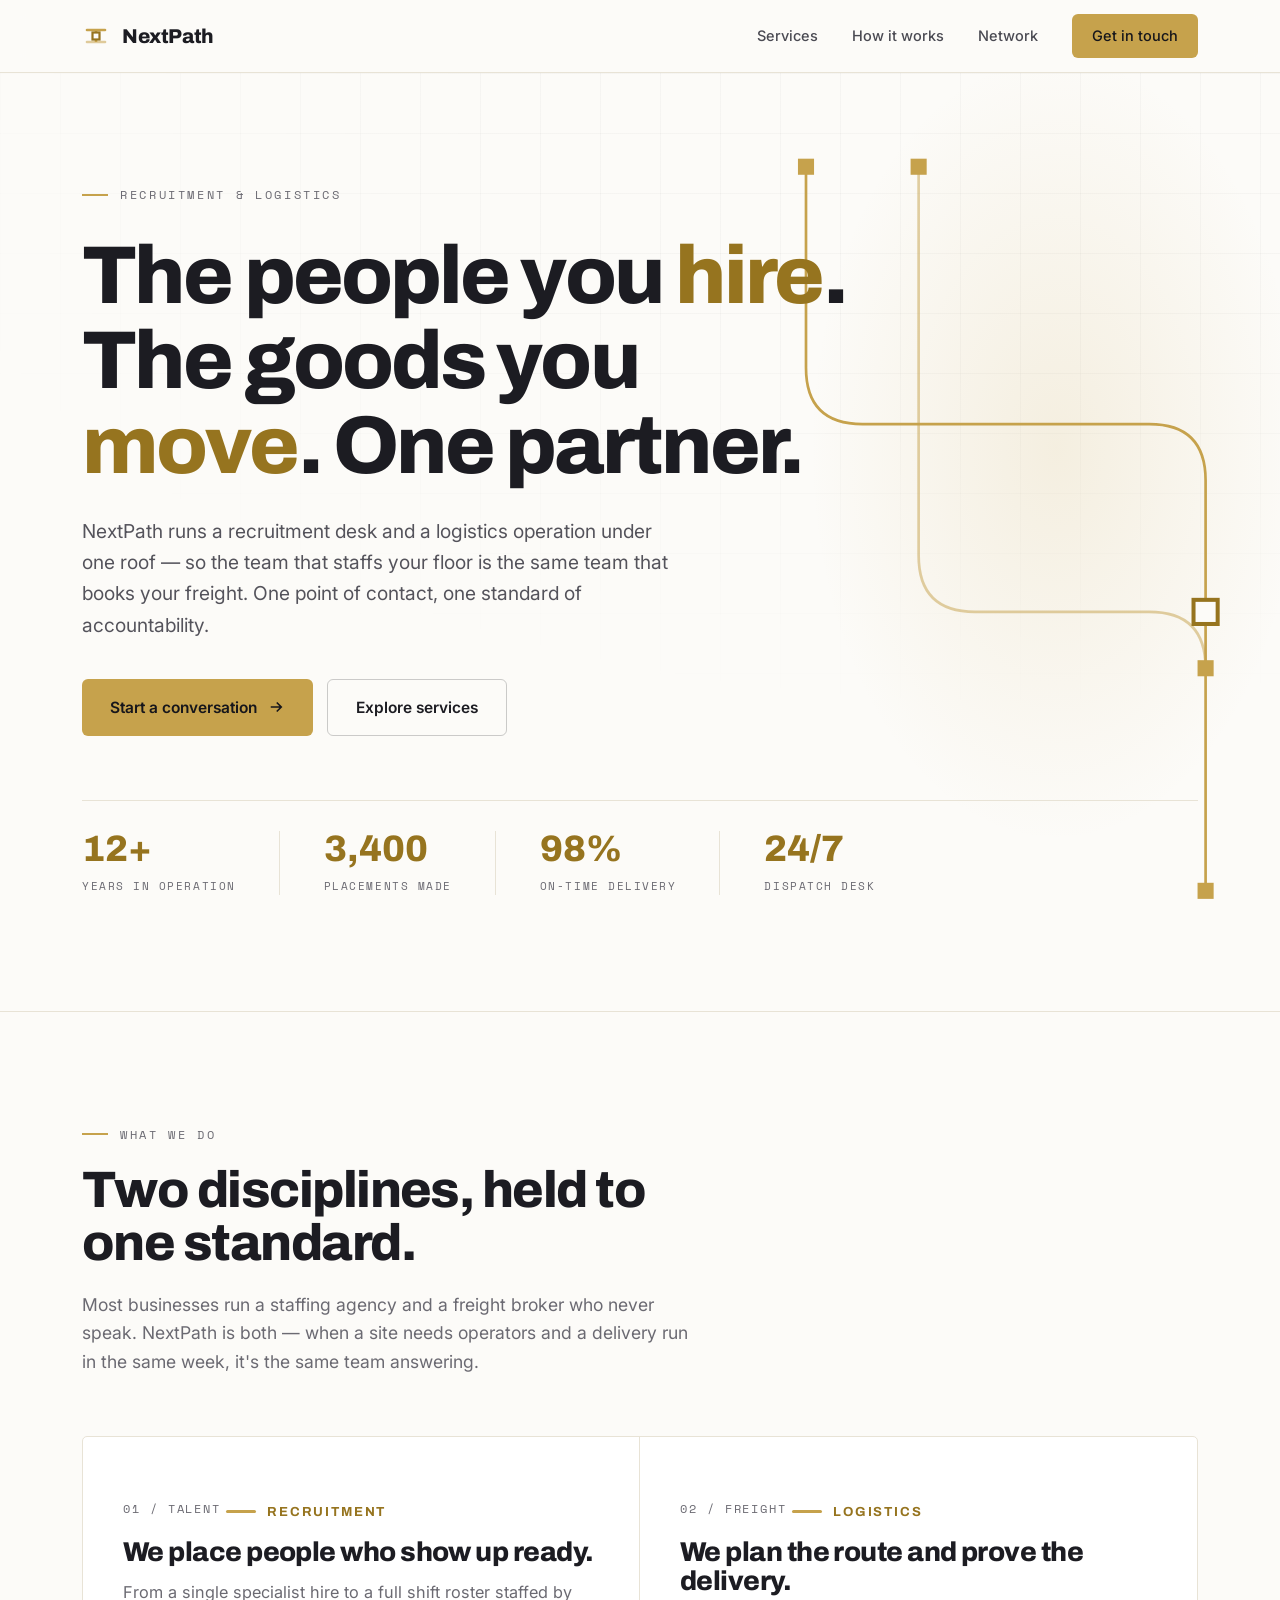
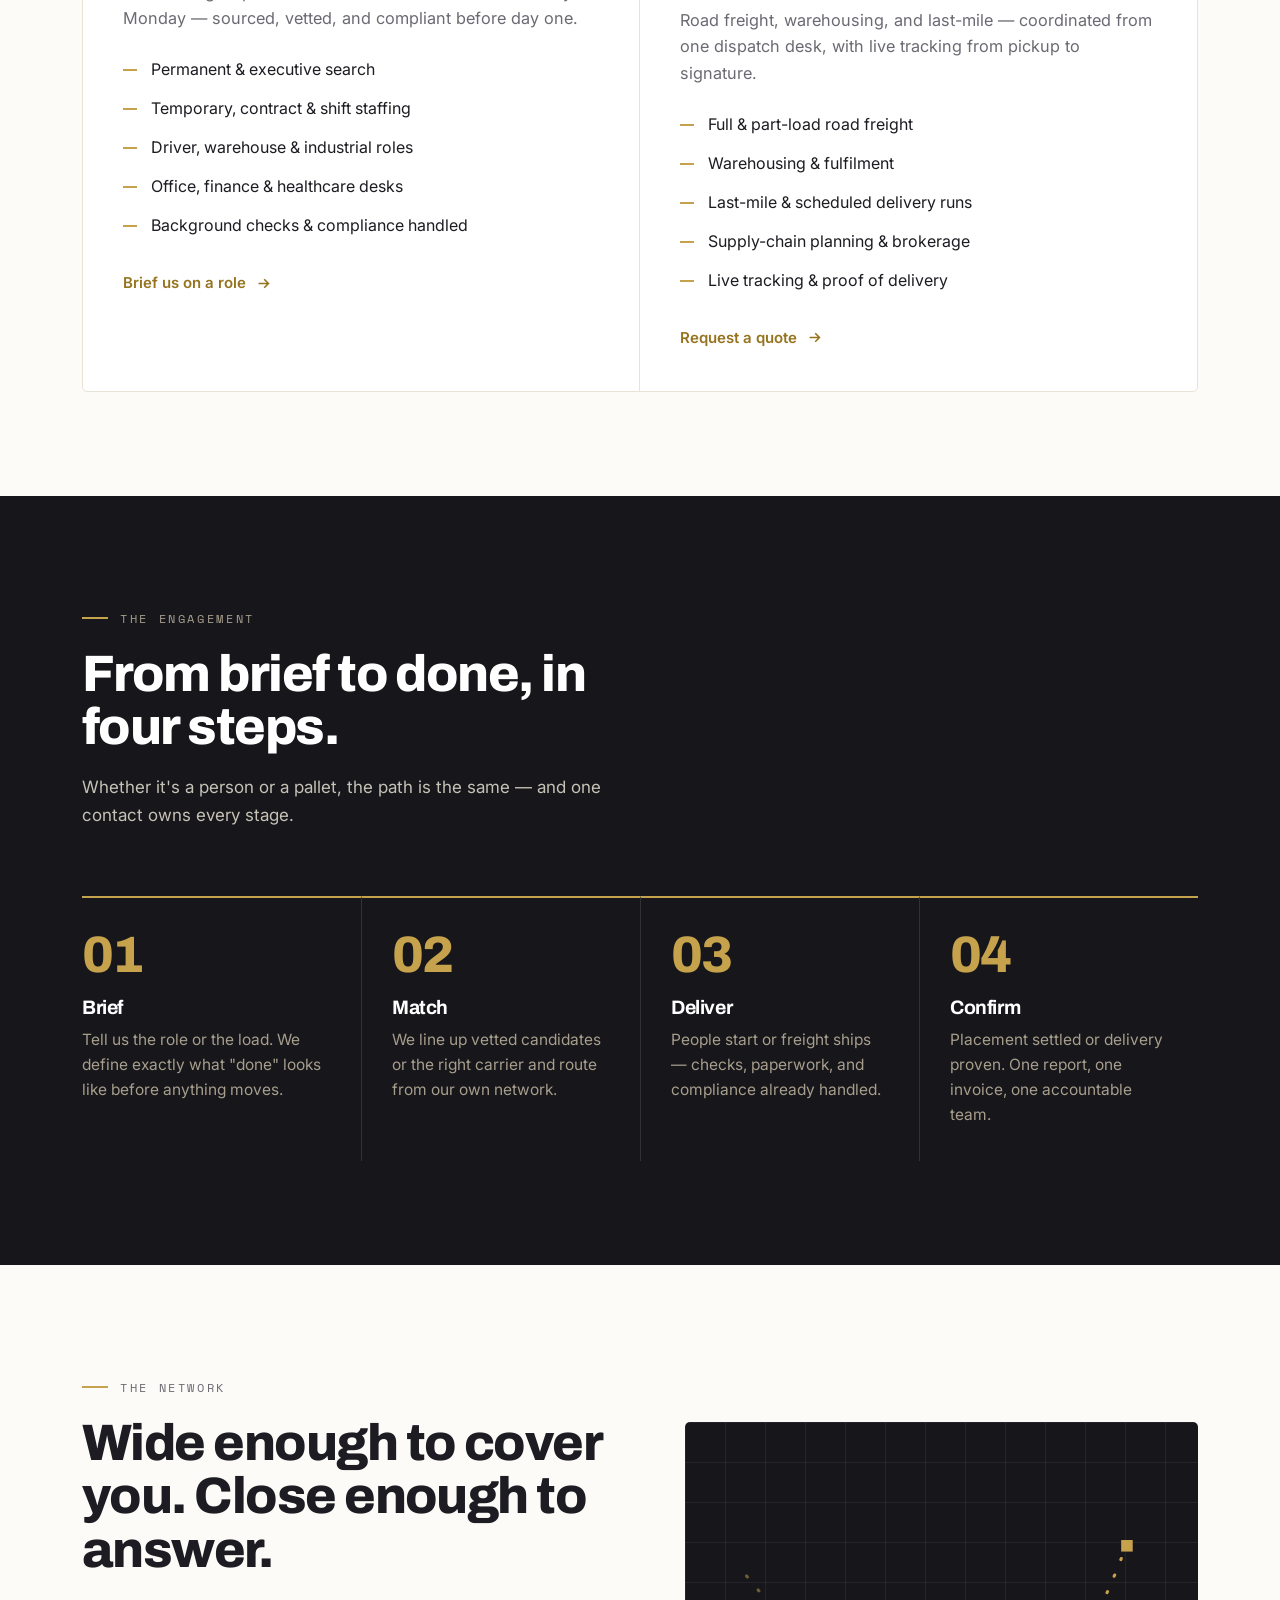
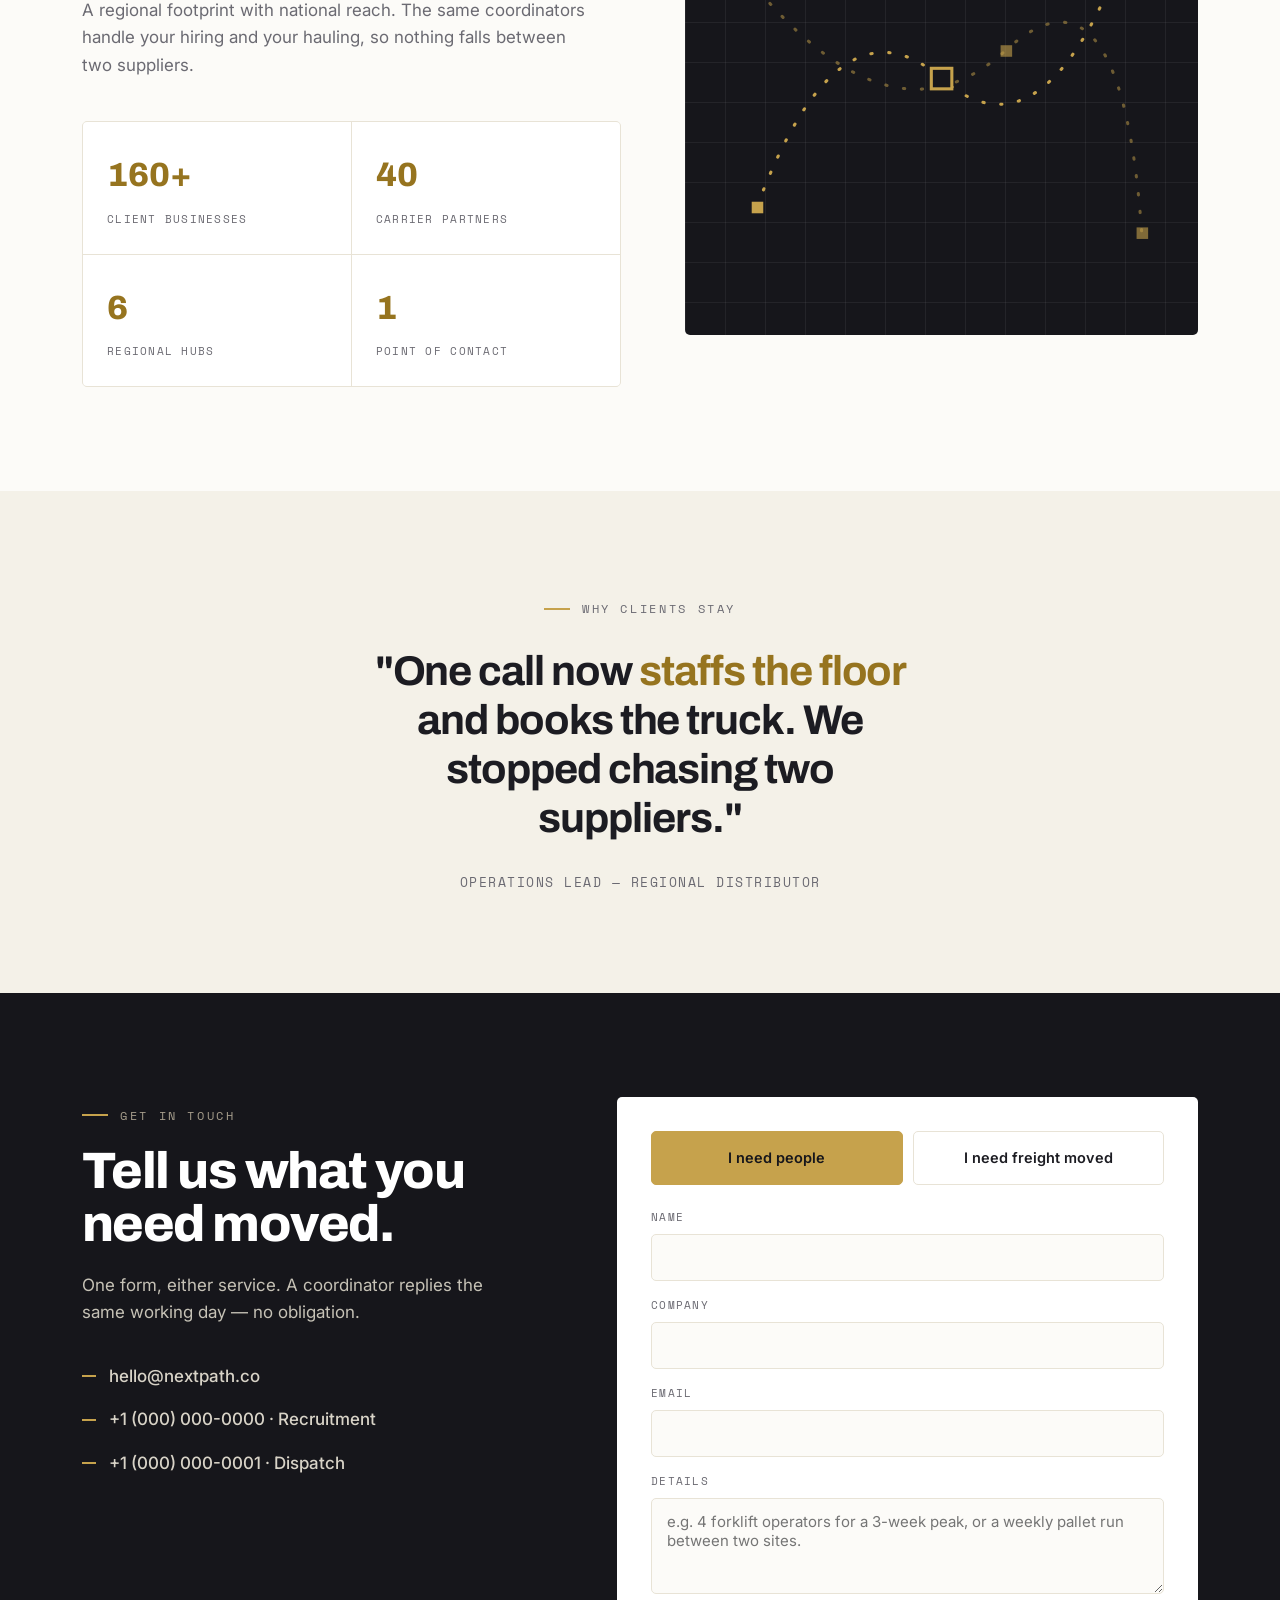
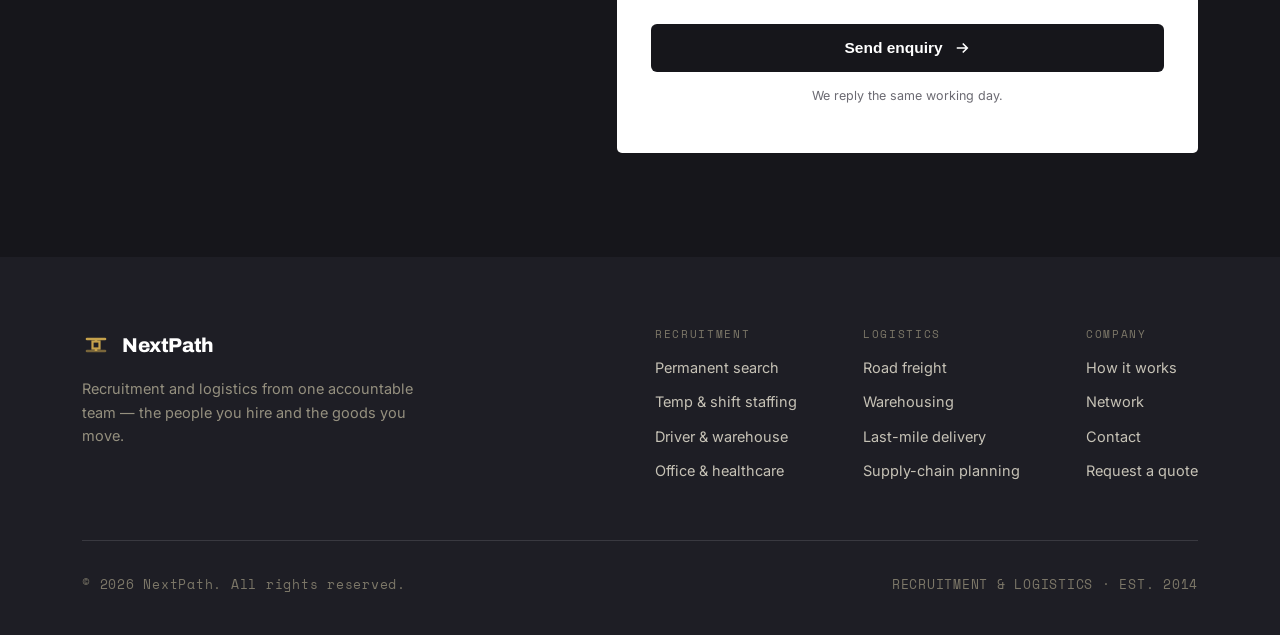
==== index.html @ 1023f475 "Initial commit: NextPath site" ====
<!DOCTYPE html>
<html lang="en">
<head>
<meta charset="UTF-8">
<meta name="viewport" content="width=device-width, initial-scale=1.0">
<title>NextPath — Recruitment &amp; Logistics</title>
<meta name="description" content="NextPath places the people you hire and moves the goods you ship — one accountable partner for talent and freight.">
<link rel="preconnect" href="https://fonts.googleapis.com">
<link rel="preconnect" href="https://fonts.gstatic.com" crossorigin>
<link href="https://fonts.googleapis.com/css2?family=Archivo:wght@500;600;700;800&family=Inter:wght@400;500;600&family=Space+Mono:wght@400;700&display=swap" rel="stylesheet">
<style>
  :root{
    --ivory:#FCFBF8;      /* warm white — dominant base */
    --white:#FFFFFF;      /* cards */
    --paper-2:#F4F1E8;    /* soft ivory band */
    --char:#16161B;       /* charcoal — dark contrast bands */
    --char-2:#1E1E25;     /* footer / raised dark */
    --ink:#1C1C22;        /* body text on light */
    --ink-soft:#6B6A72;
    --gold:#C6A24C;       /* bright gold — fills, rules, markers */
    --gold-lt:#DCBD75;    /* hover / on-dark */
    --gold-dk:#96741F;    /* deep antique gold — text on white (legible) */
    --line:#E8E3D6;       /* warm hairline on light */
    --line-dk:rgba(255,255,255,.12);
    --maxw:1180px;
    --r:5px;
    --r-btn:6px;
  }
  *{box-sizing:border-box}
  html{scroll-behavior:smooth}
  @media (prefers-reduced-motion:reduce){html{scroll-behavior:auto}}
  body{margin:0;background:var(--ivory);color:var(--ink);
    font-family:"Inter",system-ui,sans-serif;font-size:17px;line-height:1.62;
    -webkit-font-smoothing:antialiased;overflow-x:hidden}
  h1,h2,h3,h4{font-family:"Archivo",sans-serif;line-height:1.04;letter-spacing:-.02em;margin:0;font-weight:700}
  a{color:inherit}
  .wrap{max-width:var(--maxw);margin:0 auto;padding:0 32px}
  section{position:relative}

  .eyebrow{display:inline-flex;align-items:center;gap:12px;
    font-family:"Space Mono",monospace;font-size:12px;letter-spacing:.22em;
    text-transform:uppercase;color:var(--ink-soft)}
  .eyebrow::before{content:"";width:26px;height:2px;background:var(--gold)}
  .eyebrow.on-dark{color:#A79E8C}

  /* ============ NAV ============ */
  header.nav{position:sticky;top:0;z-index:60;background:rgba(252,251,248,.86);backdrop-filter:blur(12px);border-bottom:1px solid var(--line)}
  .nav .wrap{display:flex;align-items:center;justify-content:space-between;height:72px}
  .brand{display:flex;align-items:center;gap:12px;color:var(--ink);text-decoration:none;font-family:"Archivo";font-weight:800;font-size:20px;letter-spacing:-.02em}
  .nav-links{display:flex;align-items:center;gap:34px}
  .nav-links a{color:#4A4A52;text-decoration:none;font-size:14.5px;font-weight:500;transition:color .2s}
  .nav-links a:hover{color:var(--ink)}
  .nav-cta{background:var(--gold);color:var(--char)!important;font-weight:600;padding:10px 20px;border-radius:var(--r-btn);transition:background .2s,transform .2s}
  .nav-cta:hover{background:var(--gold-lt);transform:translateY(-1px)}
  .menu-btn{display:none;background:none;border:0;color:var(--ink);cursor:pointer;padding:6px}
  @media(max-width:880px){
    .nav-links{display:none}.menu-btn{display:block}
    .nav-links.open{display:flex;flex-direction:column;align-items:flex-start;position:absolute;top:72px;left:0;right:0;background:var(--white);padding:22px 32px;gap:20px;border-bottom:1px solid var(--line);box-shadow:0 20px 40px rgba(0,0,0,.06)}
  }

  /* ============ HERO ============ */
  .hero{background:var(--ivory);overflow:hidden;padding:104px 0 116px;position:relative;border-bottom:1px solid var(--line)}
  .hero-grid{position:absolute;inset:0;opacity:.6;
    background-image:linear-gradient(rgba(28,28,34,.05) 1px,transparent 1px),linear-gradient(90deg,rgba(28,28,34,.05) 1px,transparent 1px);
    background-size:60px 60px;
    -webkit-mask-image:radial-gradient(130% 100% at 78% 0%,#000 28%,transparent 72%);
            mask-image:radial-gradient(130% 100% at 78% 0%,#000 28%,transparent 72%)}
  .hero::after{content:"";position:absolute;top:-20%;right:-10%;width:55%;height:120%;z-index:0;
    background:radial-gradient(closest-side,rgba(198,162,76,.14),transparent 70%)}
  .hero .wrap{position:relative;z-index:2}
  .hero h1{font-size:clamp(2.7rem,6.4vw,5.4rem);font-weight:800;max-width:15ch;margin:28px 0 0;letter-spacing:-.035em}
  .hero h1 em{font-style:normal;color:var(--gold-dk)}
  .hero p.lead{max-width:50ch;color:#54535B;font-size:clamp(1.02rem,1.5vw,1.22rem);margin:28px 0 0}
  .hero-cta{display:flex;gap:14px;flex-wrap:wrap;margin-top:38px}
  .btn{display:inline-flex;align-items:center;gap:10px;text-decoration:none;font-weight:600;font-size:15.5px;padding:15px 28px;border-radius:var(--r-btn);border:0;cursor:pointer;transition:transform .2s,background .2s,box-shadow .2s}
  .btn svg{transition:transform .2s}.btn:hover svg{transform:translateX(4px)}
  .btn-primary{background:var(--gold);color:var(--char)}
  .btn-primary:hover{background:var(--gold-lt);transform:translateY(-2px);box-shadow:0 14px 30px rgba(198,162,76,.32)}
  .btn-outline{background:transparent;border:1px solid rgba(28,28,34,.22);color:var(--ink)}
  .btn-outline:hover{border-color:var(--ink);transform:translateY(-2px)}

  .route-svg{position:absolute;right:-30px;top:0;height:100%;width:44%;z-index:1;pointer-events:none}
  @media(max-width:940px){.route-svg{display:none}}
  .rp{fill:none;stroke-width:2;stroke-linecap:round}
  .draw{stroke-dasharray:1500;stroke-dashoffset:1500;animation:draw 2.8s ease forwards .3s}
  .draw.d2{animation-delay:.8s}
  @keyframes draw{to{stroke-dashoffset:0}}
  .wp{opacity:0;animation:fade .6s ease forwards}
  @keyframes fade{to{opacity:1}}
  @media(prefers-reduced-motion:reduce){.draw{animation:none;stroke-dashoffset:0}.wp{animation:none;opacity:1}}

  .stats{display:flex;flex-wrap:wrap;margin-top:64px;border-top:1px solid var(--line)}
  .stat{padding:30px 44px 0 0;margin-right:44px;position:relative}
  .stat:not(:last-child)::after{content:"";position:absolute;right:0;top:30px;bottom:0;width:1px;background:var(--line)}
  .stat .n{font-family:"Archivo";font-weight:800;font-size:2.3rem;line-height:1;color:var(--gold-dk)}
  .stat .l{font-family:"Space Mono";font-size:11px;letter-spacing:.14em;text-transform:uppercase;color:var(--ink-soft);margin-top:10px}
  @media(max-width:620px){.stat{padding-right:26px;margin-right:26px}.stat .n{font-size:1.8rem}}

  /* ============ SERVICES ============ */
  .services{padding:104px 0}
  .services .head{max-width:60ch;margin-bottom:60px}
  .services h2{font-size:clamp(2rem,4.2vw,3.2rem);font-weight:800;margin-top:20px;letter-spacing:-.03em}
  .services .sub{color:var(--ink-soft);margin-top:20px;font-size:1.1rem;max-width:56ch}
  .tracks{display:grid;grid-template-columns:1fr 1fr;border:1px solid var(--line);border-radius:var(--r);overflow:hidden;background:var(--white)}
  @media(max-width:820px){.tracks{grid-template-columns:1fr}}
  .track{position:relative;padding:44px 40px 40px;transition:background .25s}
  .track:first-child{border-right:1px solid var(--line)}
  @media(max-width:820px){.track:first-child{border-right:0;border-bottom:1px solid var(--line)}}
  .track:hover{background:#FEFDFA}
  .track::before{content:"";position:absolute;left:0;top:0;height:3px;width:0;background:var(--gold);transition:width .4s ease}
  .track:hover::before{width:100%}
  .track .num{font-family:"Space Mono";font-size:12px;letter-spacing:.16em;color:var(--ink-soft)}
  .track .cat{display:inline-flex;align-items:center;gap:11px;font-family:"Archivo";font-weight:700;font-size:.82rem;letter-spacing:.14em;text-transform:uppercase;margin-top:20px;color:var(--gold-dk)}
  .track .cat .bar{width:30px;height:3px;border-radius:2px;background:var(--gold)}
  .track h3{font-size:1.7rem;font-weight:800;margin:16px 0 12px;letter-spacing:-.02em}
  .track p{color:var(--ink-soft);font-size:1.02rem;margin:0 0 26px}
  .track ul{list-style:none;padding:0;margin:0 0 30px;display:grid;gap:13px}
  .track li{display:flex;gap:14px;align-items:baseline;font-size:1rem}
  .track li::before{content:"";width:14px;height:2px;flex:none;background:var(--gold);transform:translateY(-4px)}
  .track .more{display:inline-flex;align-items:center;gap:9px;text-decoration:none;font-weight:600;font-size:15px;color:var(--gold-dk)}
  .track .more svg{transition:transform .2s}.track .more:hover svg{transform:translateX(4px)}

  /* ============ PROCESS (dark band) ============ */
  .process{background:var(--char);color:#fff;padding:104px 0}
  .process h2{font-size:clamp(2rem,4.2vw,3.2rem);font-weight:800;margin-top:20px;max-width:16ch;letter-spacing:-.03em}
  .process .sub{color:#C6C2B6;margin:20px 0 66px;max-width:52ch}
  .steps{display:grid;grid-template-columns:repeat(4,1fr)}
  @media(max-width:820px){.steps{grid-template-columns:1fr}}
  .step{padding:34px 30px 34px 0;border-top:2px solid var(--gold);position:relative}
  .step+.step{padding-left:30px;border-left:1px solid var(--line-dk)}
  @media(max-width:820px){.step{border-left:0;padding-left:0}.step+.step{padding-left:0}}
  .step .n{font-family:"Archivo";font-weight:800;font-size:3.2rem;line-height:.9;color:var(--gold);letter-spacing:-.04em}
  .step h3{font-size:1.22rem;font-weight:700;margin:20px 0 9px}
  .step p{color:#A79E8C;font-size:.97rem;margin:0}

  /* ============ COVERAGE ============ */
  .coverage{padding:104px 0}
  .coverage .grid2{display:grid;grid-template-columns:1.05fr 1fr;gap:64px;align-items:center}
  @media(max-width:880px){.coverage .grid2{grid-template-columns:1fr;gap:48px}}
  .coverage h2{font-size:clamp(2rem,4.2vw,3.2rem);font-weight:800;margin-top:20px;letter-spacing:-.03em}
  .coverage p{color:var(--ink-soft);margin:20px 0 0;max-width:46ch;font-size:1.06rem}
  .cov-stats{display:grid;grid-template-columns:1fr 1fr;gap:1px;margin-top:42px;background:var(--line);border:1px solid var(--line);border-radius:var(--r);overflow:hidden}
  .cov-card{background:var(--white);padding:26px 24px}
  .cov-card .n{font-family:"Archivo";font-weight:800;font-size:2.1rem;color:var(--gold-dk)}
  .cov-card .l{font-family:"Space Mono";font-size:10.5px;letter-spacing:.12em;text-transform:uppercase;color:var(--ink-soft);margin-top:8px}
  .cov-map{position:relative;aspect-ratio:1/1;background:var(--char);border-radius:var(--r);overflow:hidden}
  .cov-map .g{position:absolute;inset:0;opacity:.5;background-image:linear-gradient(var(--line-dk) 1px,transparent 1px),linear-gradient(90deg,var(--line-dk) 1px,transparent 1px);background-size:40px 40px}

  /* ============ QUOTE ============ */
  .quote{background:var(--paper-2);padding:100px 0}
  .quote .wrap{max-width:900px;text-align:center}
  .quote blockquote{font-family:"Archivo";font-weight:700;font-size:clamp(1.6rem,3.6vw,2.6rem);line-height:1.18;letter-spacing:-.025em;margin:28px auto 0;max-width:22ch}
  .quote blockquote em{font-style:normal;color:var(--gold-dk)}
  .quote .who{margin-top:30px;font-family:"Space Mono";font-size:12.5px;letter-spacing:.12em;text-transform:uppercase;color:var(--ink-soft)}

  /* ============ CONTACT (dark band) ============ */
  .contact{background:var(--char);color:#fff;padding:104px 0}
  .contact .grid2{display:grid;grid-template-columns:.9fr 1.1fr;gap:60px}
  @media(max-width:840px){.contact .grid2{grid-template-columns:1fr;gap:44px}}
  .contact h2{font-size:clamp(2rem,4.2vw,3.2rem);font-weight:800;margin-top:20px;max-width:13ch;letter-spacing:-.03em}
  .contact .sub{color:#C6C2B6;margin-top:20px;max-width:40ch}
  .contact .lines{margin-top:36px;display:grid;gap:16px}
  .contact .lines a{display:flex;gap:13px;align-items:center;text-decoration:none;color:#D8D3C7;font-weight:500;transition:color .2s}
  .contact .lines a:hover{color:#fff}
  .contact .lines .bar{width:14px;height:2px;flex:none;background:var(--gold)}
  form{background:var(--white);border-radius:var(--r);padding:34px;color:var(--ink)}
  .intent{display:flex;gap:10px;margin-bottom:24px}
  .intent label{flex:1;cursor:pointer}
  .intent input{position:absolute;opacity:0;pointer-events:none}
  .intent span{display:block;text-align:center;padding:14px;border:1.5px solid var(--line);border-radius:var(--r);font-weight:600;font-size:14.5px;transition:.2s}
  .intent input:checked+span{background:var(--gold);border-color:var(--gold);color:var(--char)}
  .field{margin-bottom:16px}
  .field label{display:block;font-family:"Space Mono";font-size:10.5px;letter-spacing:.12em;text-transform:uppercase;color:var(--ink-soft);margin-bottom:8px}
  .field input,.field textarea{width:100%;padding:13px 15px;border:1.5px solid var(--line);border-radius:var(--r);font-family:inherit;font-size:15px;background:var(--ivory);transition:border .2s}
  .field input:focus,.field textarea:focus{outline:none;border-color:var(--gold)}
  .field textarea{resize:vertical;min-height:96px}
  form .btn{width:100%;justify-content:center;background:var(--char);color:#fff;margin-top:6px}
  form .btn:hover{background:#000;transform:translateY(-2px)}
  .form-note{font-size:12.5px;color:var(--ink-soft);text-align:center;margin-top:14px}

  /* ============ FOOTER ============ */
  footer{background:var(--char-2);color:#C6C2B6;padding:72px 0 40px}
  .foot-top{display:flex;justify-content:space-between;flex-wrap:wrap;gap:44px;padding-bottom:46px;border-bottom:1px solid var(--line-dk)}
  .foot-brand{max-width:32ch}
  .foot-brand .brand{margin-bottom:16px;color:#fff}
  .foot-brand p{font-size:14.5px;color:#95907F}
  .foot-cols{display:flex;gap:66px;flex-wrap:wrap}
  .foot-cols h4{font-family:"Space Mono";font-size:10.5px;letter-spacing:.16em;text-transform:uppercase;color:#7C7768;margin:0 0 16px;font-weight:400}
  .foot-cols a{display:block;color:#C6C2B6;text-decoration:none;font-size:14.5px;margin-bottom:11px;transition:color .2s}
  .foot-cols a:hover{color:var(--gold-lt)}
  .foot-bot{display:flex;justify-content:space-between;flex-wrap:wrap;gap:12px;margin-top:34px;font-size:12.5px;color:#7C7768;font-family:"Space Mono";letter-spacing:.06em}

  .reveal{opacity:0;transform:translateY(24px);transition:opacity .7s ease,transform .7s ease}
  .reveal.in{opacity:1;transform:none}
  @media(prefers-reduced-motion:reduce){.reveal{opacity:1;transform:none;transition:none}}
  :focus-visible{outline:3px solid var(--gold);outline-offset:3px;border-radius:3px}
</style>
</head>
<body>

<!-- NAV -->
<header class="nav">
  <div class="wrap">
    <a class="brand" href="#top" aria-label="NextPath home">
      <svg width="28" height="28" viewBox="0 0 28 28" aria-hidden="true">
        <path d="M5 8 H23" stroke="#C6A24C" stroke-width="2.6" stroke-linecap="round"/>
        <path d="M5 20 H23" stroke="#C6A24C" stroke-width="2.6" stroke-linecap="round" opacity="0.55"/>
        <path d="M14 8 V20" stroke="#C6A24C" stroke-width="2.6"/>
        <rect x="10.5" y="10.5" width="7" height="7" fill="#FCFBF8" stroke="#96741F" stroke-width="2.2"/>
      </svg>
      NextPath
    </a>
    <nav class="nav-links" id="navlinks">
      <a href="#services">Services</a>
      <a href="#process">How it works</a>
      <a href="#coverage">Network</a>
      <a href="#contact" class="nav-cta">Get in touch</a>
    </nav>
    <button class="menu-btn" id="menuBtn" aria-label="Toggle menu" aria-expanded="false">
      <svg width="26" height="26" viewBox="0 0 24 24" fill="none" stroke="currentColor" stroke-width="2"><line x1="4" y1="7" x2="20" y2="7"/><line x1="4" y1="12" x2="20" y2="12"/><line x1="4" y1="17" x2="20" y2="17"/></svg>
    </button>
  </div>
</header>

<!-- HERO -->
<section class="hero" id="top">
  <div class="hero-grid" aria-hidden="true"></div>
  <svg class="route-svg" viewBox="0 0 420 640" aria-hidden="true" preserveAspectRatio="xMidYMid meet">
    <path class="rp draw" d="M44 40 L44 190 Q44 232 86 232 L300 232 Q342 232 342 274 L342 580" stroke="#C6A24C"/>
    <path class="rp draw d2" d="M128 40 L128 330 Q128 372 170 372 L300 372 Q342 372 342 414" stroke="#C6A24C" opacity="0.5"/>
    <rect class="wp" style="animation-delay:2s" x="333" y="363" width="18" height="18" fill="#FCFBF8" stroke="#96741F" stroke-width="3"/>
    <rect class="wp" style="animation-delay:2.4s" x="38" y="34" width="12" height="12" fill="#C6A24C"/>
    <rect class="wp" style="animation-delay:2.4s" x="122" y="34" width="12" height="12" fill="#C6A24C" opacity="0.5"/>
    <rect class="wp" style="animation-delay:2.7s" x="336" y="574" width="12" height="12" fill="#C6A24C"/>
    <rect class="wp" style="animation-delay:2.7s" x="336" y="408" width="12" height="12" fill="#C6A24C" opacity="0.5"/>
  </svg>
  <div class="wrap">
    <span class="eyebrow">Recruitment &amp; Logistics</span>
    <h1>The people you <em>hire</em>. The goods you <em>move</em>. One partner.</h1>
    <p class="lead">NextPath runs a recruitment desk and a logistics operation under one roof — so the team that staffs your floor is the same team that books your freight. One point of contact, one standard of accountability.</p>
    <div class="hero-cta">
      <a href="#contact" class="btn btn-primary">Start a conversation
        <svg width="18" height="18" viewBox="0 0 24 24" fill="none" stroke="currentColor" stroke-width="2.2"><path d="M5 12h14M13 6l6 6-6 6"/></svg>
      </a>
      <a href="#services" class="btn btn-outline">Explore services</a>
    </div>
    <div class="stats">
      <div class="stat"><div class="n">12+</div><div class="l">Years in operation</div></div>
      <div class="stat"><div class="n">3,400</div><div class="l">Placements made</div></div>
      <div class="stat"><div class="n">98%</div><div class="l">On-time delivery</div></div>
      <div class="stat"><div class="n">24/7</div><div class="l">Dispatch desk</div></div>
    </div>
  </div>
</section>

<!-- SERVICES -->
<section class="services" id="services">
  <div class="wrap">
    <div class="head reveal">
      <span class="eyebrow">What we do</span>
      <h2>Two disciplines, held to one standard.</h2>
      <p class="sub">Most businesses run a staffing agency and a freight broker who never speak. NextPath is both — when a site needs operators and a delivery run in the same week, it's the same team answering.</p>
    </div>
    <div class="tracks">
      <article class="track reveal" id="recruitment">
        <span class="num">01 / TALENT</span>
        <span class="cat"><span class="bar"></span>Recruitment</span>
        <h3>We place people who show up ready.</h3>
        <p>From a single specialist hire to a full shift roster staffed by Monday — sourced, vetted, and compliant before day one.</p>
        <ul>
          <li>Permanent &amp; executive search</li>
          <li>Temporary, contract &amp; shift staffing</li>
          <li>Driver, warehouse &amp; industrial roles</li>
          <li>Office, finance &amp; healthcare desks</li>
          <li>Background checks &amp; compliance handled</li>
        </ul>
        <a class="more" href="#contact">Brief us on a role
          <svg width="17" height="17" viewBox="0 0 24 24" fill="none" stroke="currentColor" stroke-width="2.2"><path d="M5 12h14M13 6l6 6-6 6"/></svg>
        </a>
      </article>
      <article class="track reveal" id="logistics">
        <span class="num">02 / FREIGHT</span>
        <span class="cat"><span class="bar"></span>Logistics</span>
        <h3>We plan the route and prove the delivery.</h3>
        <p>Road freight, warehousing, and last-mile — coordinated from one dispatch desk, with live tracking from pickup to signature.</p>
        <ul>
          <li>Full &amp; part-load road freight</li>
          <li>Warehousing &amp; fulfilment</li>
          <li>Last-mile &amp; scheduled delivery runs</li>
          <li>Supply-chain planning &amp; brokerage</li>
          <li>Live tracking &amp; proof of delivery</li>
        </ul>
        <a class="more" href="#contact">Request a quote
          <svg width="17" height="17" viewBox="0 0 24 24" fill="none" stroke="currentColor" stroke-width="2.2"><path d="M5 12h14M13 6l6 6-6 6"/></svg>
        </a>
      </article>
    </div>
  </div>
</section>

<!-- PROCESS -->
<section class="process" id="process">
  <div class="wrap">
    <div class="reveal">
      <span class="eyebrow on-dark">The engagement</span>
      <h2>From brief to done, in four steps.</h2>
      <p class="sub">Whether it's a person or a pallet, the path is the same — and one contact owns every stage.</p>
    </div>
    <div class="steps">
      <div class="step reveal"><div class="n">01</div><h3>Brief</h3><p>Tell us the role or the load. We define exactly what "done" looks like before anything moves.</p></div>
      <div class="step reveal"><div class="n">02</div><h3>Match</h3><p>We line up vetted candidates or the right carrier and route from our own network.</p></div>
      <div class="step reveal"><div class="n">03</div><h3>Deliver</h3><p>People start or freight ships — checks, paperwork, and compliance already handled.</p></div>
      <div class="step reveal"><div class="n">04</div><h3>Confirm</h3><p>Placement settled or delivery proven. One report, one invoice, one accountable team.</p></div>
    </div>
  </div>
</section>

<!-- COVERAGE -->
<section class="coverage" id="coverage">
  <div class="wrap">
    <div class="grid2">
      <div class="reveal">
        <span class="eyebrow">The network</span>
        <h2>Wide enough to cover you. Close enough to answer.</h2>
        <p>A regional footprint with national reach. The same coordinators handle your hiring and your hauling, so nothing falls between two suppliers.</p>
        <div class="cov-stats">
          <div class="cov-card"><div class="n">160+</div><div class="l">Client businesses</div></div>
          <div class="cov-card"><div class="n">40</div><div class="l">Carrier partners</div></div>
          <div class="cov-card"><div class="n">6</div><div class="l">Regional hubs</div></div>
          <div class="cov-card"><div class="n">1</div><div class="l">Point of contact</div></div>
        </div>
      </div>
      <div class="cov-map reveal" aria-hidden="true">
        <div class="g"></div>
        <svg viewBox="0 0 400 400" width="100%" height="100%" style="position:relative">
          <path d="M56 300 Q120 130 200 200 T344 96" fill="none" stroke="#C6A24C" stroke-width="2.4" stroke-linecap="round" stroke-dasharray="1 13"/>
          <path d="M48 120 Q160 260 250 178 T356 320" fill="none" stroke="#C6A24C" stroke-width="2.4" stroke-linecap="round" stroke-dasharray="1 13" opacity="0.5"/>
          <g fill="#C6A24C"><rect x="52" y="296" width="9" height="9"/><rect x="340" y="92" width="9" height="9"/></g>
          <g fill="#C6A24C" opacity="0.6"><rect x="246" y="174" width="9" height="9"/><rect x="352" y="316" width="9" height="9"/></g>
          <rect x="192" y="192" width="16" height="16" fill="#16161B" stroke="#C6A24C" stroke-width="2.4"/>
        </svg>
      </div>
    </div>
  </div>
</section>

<!-- QUOTE -->
<section class="quote">
  <div class="wrap reveal">
    <span class="eyebrow" style="justify-content:center">Why clients stay</span>
    <blockquote>"One call now <em>staffs the floor</em> and books the truck. We stopped chasing two suppliers."</blockquote>
    <div class="who">Operations Lead — Regional Distributor</div>
  </div>
</section>

<!-- CONTACT -->
<section class="contact" id="contact">
  <div class="wrap">
    <div class="grid2">
      <div class="reveal">
        <span class="eyebrow on-dark">Get in touch</span>
        <h2>Tell us what you need moved.</h2>
        <p class="sub">One form, either service. A coordinator replies the same working day — no obligation.</p>
        <div class="lines">
          <a href="mailto:hello@nextpath.co"><span class="bar"></span>hello@nextpath.co</a>
          <a href="tel:+10000000000"><span class="bar"></span>+1 (000) 000-0000 · Recruitment</a>
          <a href="tel:+10000000001"><span class="bar"></span>+1 (000) 000-0001 · Dispatch</a>
        </div>
      </div>
      <form class="reveal" id="contactForm" novalidate>
        <div class="intent" role="radiogroup" aria-label="What do you need?">
          <label><input type="radio" name="intent" value="talent" checked><span>I need people</span></label>
          <label><input type="radio" name="intent" value="freight"><span>I need freight moved</span></label>
        </div>
        <div class="field"><label for="name">Name</label><input id="name" name="name" type="text" required></div>
        <div class="field"><label for="company">Company</label><input id="company" name="company" type="text"></div>
        <div class="field"><label for="email">Email</label><input id="email" name="email" type="email" required></div>
        <div class="field"><label for="msg">Details</label><textarea id="msg" name="msg" placeholder="e.g. 4 forklift operators for a 3-week peak, or a weekly pallet run between two sites."></textarea></div>
        <button type="submit" class="btn">Send enquiry
          <svg width="18" height="18" viewBox="0 0 24 24" fill="none" stroke="currentColor" stroke-width="2.2"><path d="M5 12h14M13 6l6 6-6 6"/></svg>
        </button>
        <p class="form-note" id="formNote">We reply the same working day.</p>
      </form>
    </div>
  </div>
</section>

<!-- FOOTER -->
<footer>
  <div class="wrap">
    <div class="foot-top">
      <div class="foot-brand">
        <a class="brand" href="#top">
          <svg width="28" height="28" viewBox="0 0 28 28" aria-hidden="true">
            <path d="M5 8 H23" stroke="#C6A24C" stroke-width="2.6" stroke-linecap="round"/>
            <path d="M5 20 H23" stroke="#C6A24C" stroke-width="2.6" stroke-linecap="round" opacity="0.55"/>
            <path d="M14 8 V20" stroke="#C6A24C" stroke-width="2.6"/>
            <rect x="10.5" y="10.5" width="7" height="7" fill="#1E1E25" stroke="#C6A24C" stroke-width="2.2"/>
          </svg>
          NextPath
        </a>
        <p>Recruitment and logistics from one accountable team — the people you hire and the goods you move.</p>
      </div>
      <div class="foot-cols">
        <div>
          <h4>Recruitment</h4>
          <a href="#recruitment">Permanent search</a>
          <a href="#recruitment">Temp &amp; shift staffing</a>
          <a href="#recruitment">Driver &amp; warehouse</a>
          <a href="#recruitment">Office &amp; healthcare</a>
        </div>
        <div>
          <h4>Logistics</h4>
          <a href="#logistics">Road freight</a>
          <a href="#logistics">Warehousing</a>
          <a href="#logistics">Last-mile delivery</a>
          <a href="#logistics">Supply-chain planning</a>
        </div>
        <div>
          <h4>Company</h4>
          <a href="#process">How it works</a>
          <a href="#coverage">Network</a>
          <a href="#contact">Contact</a>
          <a href="#contact">Request a quote</a>
        </div>
      </div>
    </div>
    <div class="foot-bot">
      <span>© 2026 NextPath. All rights reserved.</span>
      <span>RECRUITMENT &amp; LOGISTICS · EST. 2014</span>
    </div>
  </div>
</footer>

<script>
  const menuBtn=document.getElementById('menuBtn'),navlinks=document.getElementById('navlinks');
  menuBtn.addEventListener('click',()=>{const o=navlinks.classList.toggle('open');menuBtn.setAttribute('aria-expanded',o)});
  navlinks.querySelectorAll('a').forEach(a=>a.addEventListener('click',()=>{navlinks.classList.remove('open');menuBtn.setAttribute('aria-expanded',false)}));

  const io=new IntersectionObserver(es=>es.forEach(e=>{if(e.isIntersecting){e.target.classList.add('in');io.unobserve(e.target)}}),{threshold:.14});
  document.querySelectorAll('.reveal').forEach(el=>io.observe(el));

  const form=document.getElementById('contactForm'),note=document.getElementById('formNote');
  form.addEventListener('submit',e=>{
    e.preventDefault();
    const name=form.name.value.trim(),email=form.email.value.trim();
    if(!name||!email){note.textContent='Please add your name and email so we can reply.';note.style.color='#96741F';return;}
    const intent=form.intent.value==='talent'?'recruitment':'freight';
    note.textContent='Thanks '+name+' — your '+intent+' enquiry is queued. We reply the same working day.';
    note.style.color='#96741F';
    form.reset();
  });
</script>
</body>
</html>
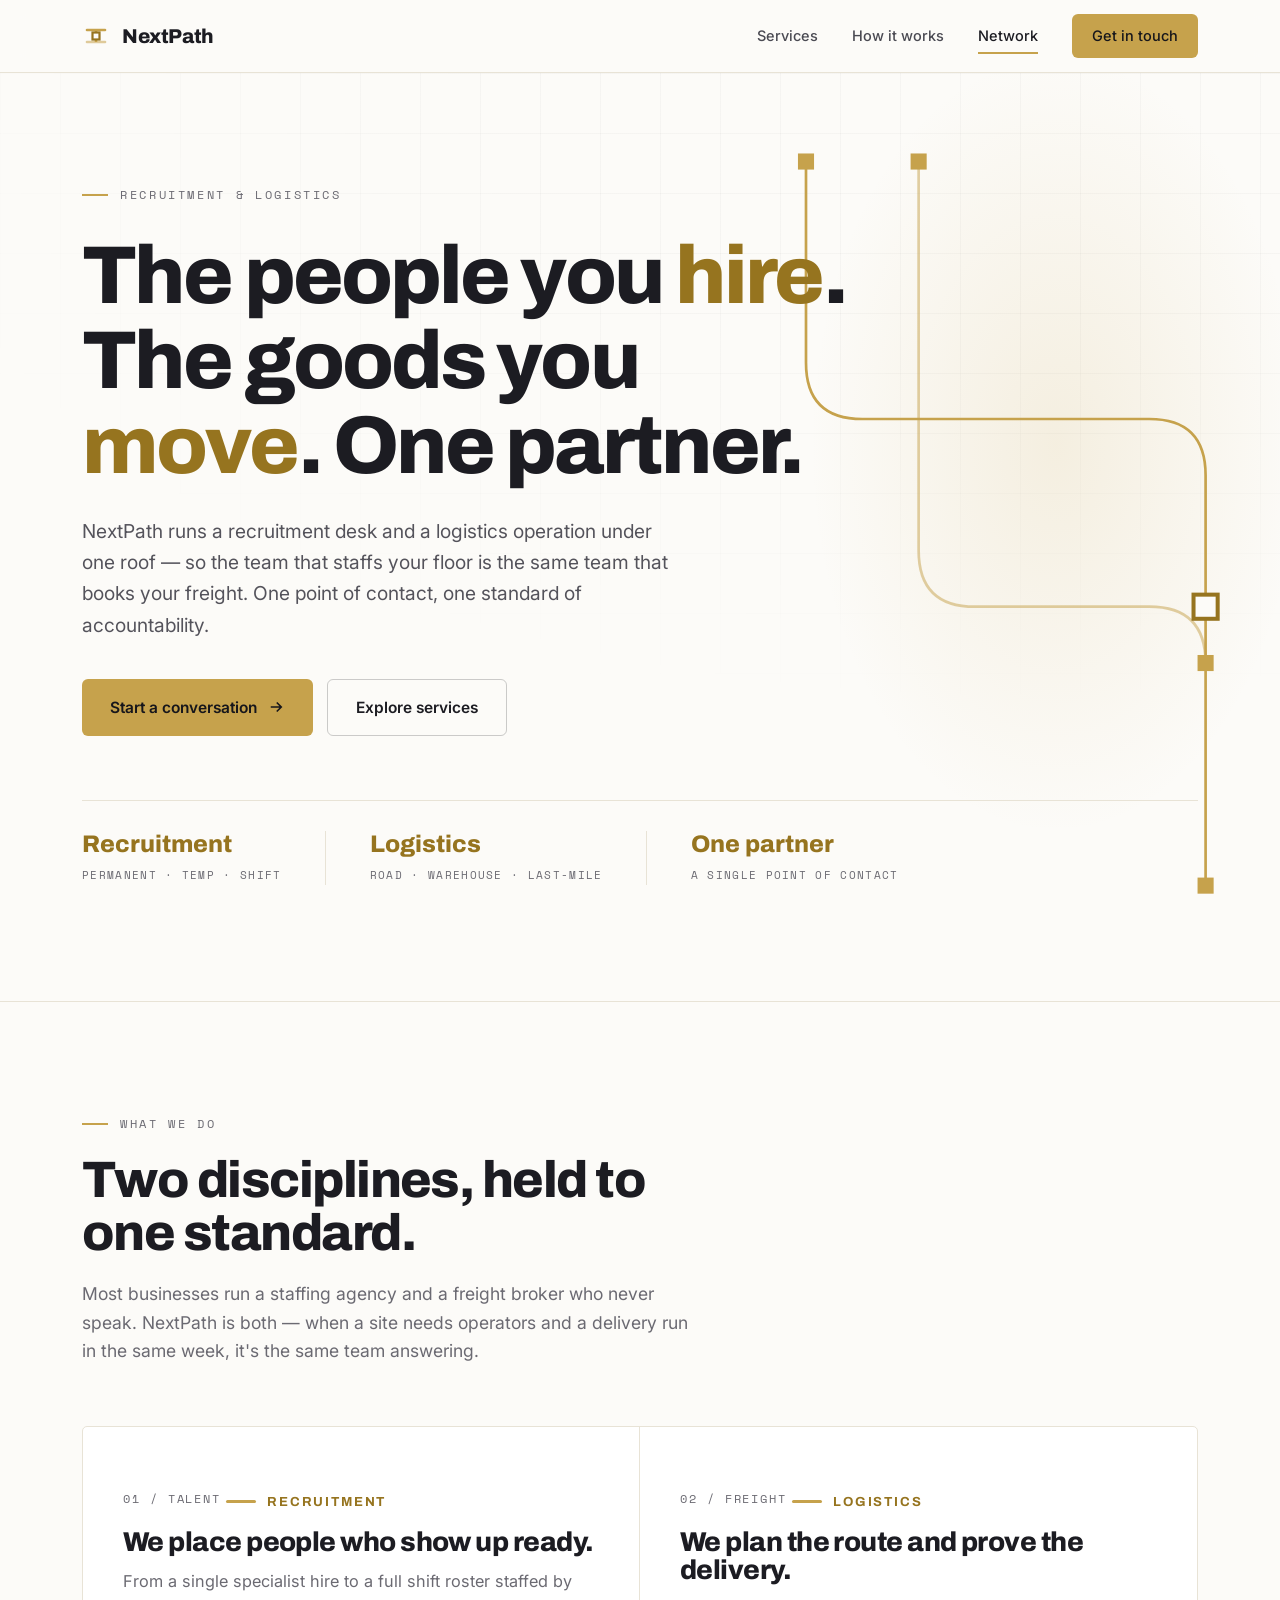
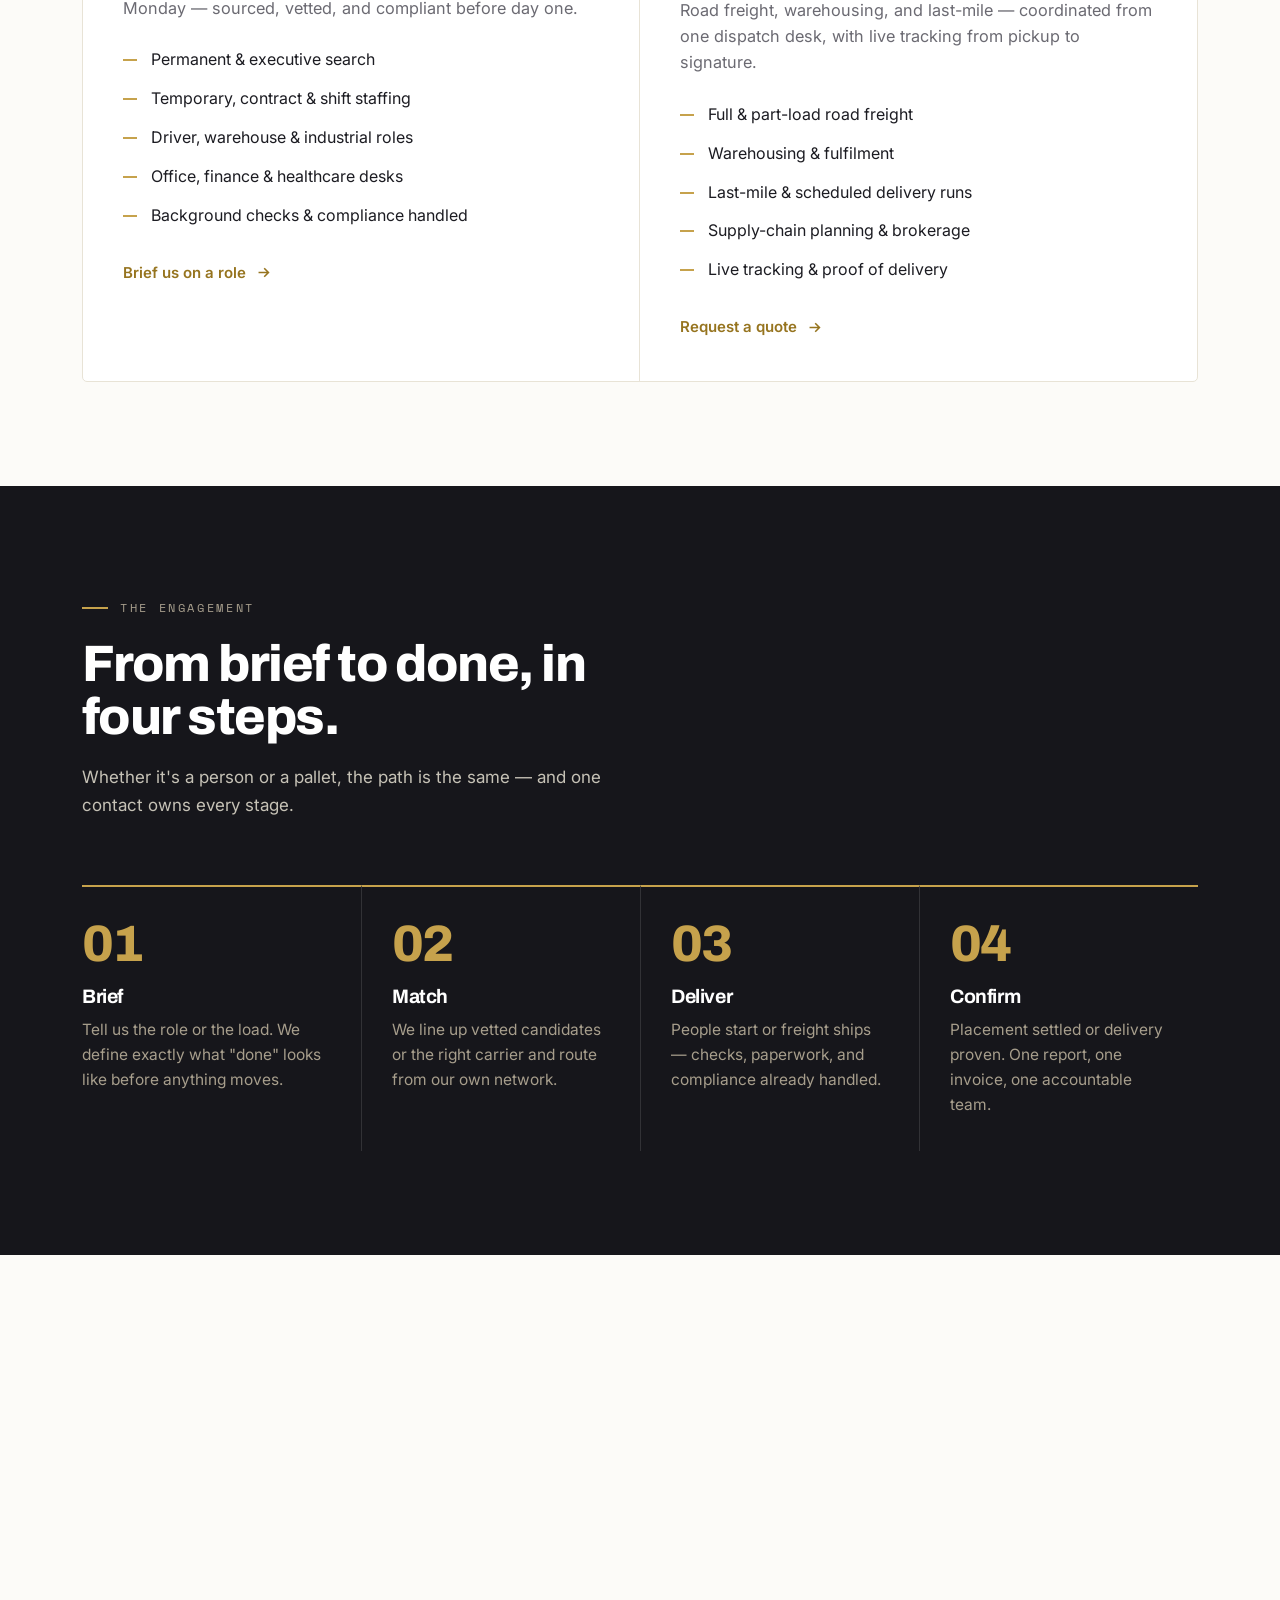
==== commit 5bb3cd4e: "Optimize index.html for performance, add mobile/motion polish, SEO, and a11y - Responsive: tighter m" ====
--- a/index.html
+++ b/index.html
@@ -2,12 +2,25 @@
 <html lang="en">
 <head>
 <meta charset="UTF-8">
-<meta name="viewport" content="width=device-width, initial-scale=1.0">
-<title>NextPath — Recruitment &amp; Logistics</title>
-<meta name="description" content="NextPath places the people you hire and moves the goods you ship — one accountable partner for talent and freight.">
+<meta name="viewport" content="width=device-width, initial-scale=1, viewport-fit=cover">
 <link rel="preconnect" href="https://fonts.googleapis.com">
 <link rel="preconnect" href="https://fonts.gstatic.com" crossorigin>
 <link href="https://fonts.googleapis.com/css2?family=Archivo:wght@500;600;700;800&family=Inter:wght@400;500;600&family=Space+Mono:wght@400;700&display=swap" rel="stylesheet">
+<title>NextPath — Recruitment &amp; Logistics</title>
+<meta name="description" content="NextPath places the people you hire and moves the goods you ship — one accountable partner for talent and freight.">
+<meta name="robots" content="index, follow">
+<link rel="canonical" href="https://jking0j.github.io/NexPath-Workforce-solutions/">
+<meta name="theme-color" content="#C6A24C">
+<meta property="og:type" content="website">
+<meta property="og:site_name" content="NextPath">
+<meta property="og:title" content="NextPath — Recruitment &amp; Logistics">
+<meta property="og:description" content="NextPath places the people you hire and moves the goods you ship — one accountable partner for talent and freight.">
+<meta property="og:url" content="https://jking0j.github.io/NexPath-Workforce-solutions/">
+<meta property="og:locale" content="en_US">
+<meta name="twitter:card" content="summary">
+<meta name="twitter:title" content="NextPath — Recruitment &amp; Logistics">
+<meta name="twitter:description" content="NextPath places the people you hire and moves the goods you ship — one accountable partner for talent and freight.">
+<link rel="icon" href="data:image/svg+xml,%3Csvg xmlns='http://www.w3.org/2000/svg' viewBox='0 0 28 28'%3E%3Crect width='28' height='28' rx='6' fill='%2316161B'/%3E%3Cpath d='M6 9H22' stroke='%23C6A24C' stroke-width='2.6' stroke-linecap='round'/%3E%3Cpath d='M6 19H22' stroke='%23C6A24C' stroke-width='2.6' stroke-linecap='round' opacity='0.55'/%3E%3Cpath d='M14 9V19' stroke='%23C6A24C' stroke-width='2.6'/%3E%3C/svg%3E">
 <style>
   :root{
     --ivory:#FCFBF8;      /* warm white — dominant base */
@@ -27,11 +40,19 @@
     --r-btn:6px;
   }
   *{box-sizing:border-box}
-  html{scroll-behavior:smooth}
+  html{scroll-behavior:smooth;scroll-padding-top:84px}
   @media (prefers-reduced-motion:reduce){html{scroll-behavior:auto}}
   body{margin:0;background:var(--ivory);color:var(--ink);
     font-family:"Inter",system-ui,sans-serif;font-size:17px;line-height:1.62;
-    -webkit-font-smoothing:antialiased;overflow-x:hidden}
+    -webkit-font-smoothing:antialiased;overflow-x:hidden;
+    -webkit-tap-highlight-color:transparent}
+  img,svg{max-width:100%}
+
+  .skip-link{position:absolute;left:16px;top:-60px;z-index:100;background:var(--gold);color:var(--char);
+    font-weight:600;font-size:14.5px;padding:12px 20px;border-radius:var(--r-btn);text-decoration:none;
+    transition:top .2s ease}
+  .skip-link:focus{top:16px}
+  @media(prefers-reduced-motion:reduce){.skip-link{transition:none}}
   h1,h2,h3,h4{font-family:"Archivo",sans-serif;line-height:1.04;letter-spacing:-.02em;margin:0;font-weight:700}
   a{color:inherit}
   .wrap{max-width:var(--maxw);margin:0 auto;padding:0 32px}
@@ -44,12 +65,19 @@
   .eyebrow.on-dark{color:#A79E8C}
 
   /* ============ NAV ============ */
-  header.nav{position:sticky;top:0;z-index:60;background:rgba(252,251,248,.86);backdrop-filter:blur(12px);border-bottom:1px solid var(--line)}
+  header.nav{position:sticky;top:0;z-index:60;background:rgba(252,251,248,.86);backdrop-filter:blur(12px);border-bottom:1px solid var(--line);
+    box-shadow:0 0 0 rgba(22,22,27,0);transition:box-shadow .3s ease,background .3s ease}
+  header.nav.scrolled{background:rgba(252,251,248,.96);box-shadow:0 8px 24px rgba(22,22,27,.06)}
   .nav .wrap{display:flex;align-items:center;justify-content:space-between;height:72px}
   .brand{display:flex;align-items:center;gap:12px;color:var(--ink);text-decoration:none;font-family:"Archivo";font-weight:800;font-size:20px;letter-spacing:-.02em}
   .nav-links{display:flex;align-items:center;gap:34px}
-  .nav-links a{color:#4A4A52;text-decoration:none;font-size:14.5px;font-weight:500;transition:color .2s}
-  .nav-links a:hover{color:var(--ink)}
+  .nav-links a{text-decoration:none;font-size:14.5px;font-weight:500}
+  .nav-links a:not(.nav-cta){position:relative;color:#4A4A52;transition:color .2s;padding:4px 0}
+  .nav-links a:not(.nav-cta)::after{content:"";position:absolute;left:0;right:100%;bottom:-2px;height:2px;background:var(--gold);transition:right .25s ease}
+  .nav-links a:not(.nav-cta):hover{color:var(--ink)}
+  .nav-links a:not(.nav-cta):hover::after,.nav-links a:not(.nav-cta).active::after{right:0}
+  .nav-links a.active{color:var(--ink)}
+  @media(prefers-reduced-motion:reduce){.nav-links a:not(.nav-cta)::after{transition:none}}
   .nav-cta{background:var(--gold);color:var(--char)!important;font-weight:600;padding:10px 20px;border-radius:var(--r-btn);transition:background .2s,transform .2s}
   .nav-cta:hover{background:var(--gold-lt);transform:translateY(-1px)}
   .menu-btn{display:none;background:none;border:0;color:var(--ink);cursor:pointer;padding:6px}
@@ -57,6 +85,7 @@
     .nav-links{display:none}.menu-btn{display:block}
     .nav-links.open{display:flex;flex-direction:column;align-items:flex-start;position:absolute;top:72px;left:0;right:0;background:var(--white);padding:22px 32px;gap:20px;border-bottom:1px solid var(--line);box-shadow:0 20px 40px rgba(0,0,0,.06)}
   }
+  @media(max-width:400px){.nav .wrap{height:64px}.brand{font-size:18px}}
 
   /* ============ HERO ============ */
   .hero{background:var(--ivory);overflow:hidden;padding:104px 0 116px;position:relative;border-bottom:1px solid var(--line)}
@@ -90,11 +119,13 @@
   @media(prefers-reduced-motion:reduce){.draw{animation:none;stroke-dashoffset:0}.wp{animation:none;opacity:1}}
 
   .stats{display:flex;flex-wrap:wrap;margin-top:64px;border-top:1px solid var(--line)}
-  .stat{padding:30px 44px 0 0;margin-right:44px;position:relative}
+  .stat{padding:30px 44px 0 0;margin-right:44px;position:relative;transition:transform .25s ease}
+  .stat:hover{transform:translateY(-3px)}
   .stat:not(:last-child)::after{content:"";position:absolute;right:0;top:30px;bottom:0;width:1px;background:var(--line)}
-  .stat .n{font-family:"Archivo";font-weight:800;font-size:2.3rem;line-height:1;color:var(--gold-dk)}
-  .stat .l{font-family:"Space Mono";font-size:11px;letter-spacing:.14em;text-transform:uppercase;color:var(--ink-soft);margin-top:10px}
-  @media(max-width:620px){.stat{padding-right:26px;margin-right:26px}.stat .n{font-size:1.8rem}}
+  .stat .n{font-family:"Archivo";font-weight:800;font-size:1.5rem;line-height:1.1;color:var(--gold-dk)}
+  .stat .l{font-family:"Space Mono";font-size:11px;letter-spacing:.12em;text-transform:uppercase;color:var(--ink-soft);margin-top:10px}
+  @media(max-width:620px){.stat{padding-right:26px;margin-right:26px}.stat .n{font-size:1.25rem}}
+  @media(prefers-reduced-motion:reduce){.stat{transition:none}}
 
   /* ============ SERVICES ============ */
   .services{padding:104px 0}
@@ -119,6 +150,7 @@
   .track li::before{content:"";width:14px;height:2px;flex:none;background:var(--gold);transform:translateY(-4px)}
   .track .more{display:inline-flex;align-items:center;gap:9px;text-decoration:none;font-weight:600;font-size:15px;color:var(--gold-dk)}
   .track .more svg{transition:transform .2s}.track .more:hover svg{transform:translateX(4px)}
+  .tracks .track:nth-child(2){transition-delay:.1s}
 
   /* ============ PROCESS (dark band) ============ */
   .process{background:var(--char);color:#fff;padding:104px 0}
@@ -126,12 +158,17 @@
   .process .sub{color:#C6C2B6;margin:20px 0 66px;max-width:52ch}
   .steps{display:grid;grid-template-columns:repeat(4,1fr)}
   @media(max-width:820px){.steps{grid-template-columns:1fr}}
-  .step{padding:34px 30px 34px 0;border-top:2px solid var(--gold);position:relative}
+  .step{padding:34px 30px 34px 0;border-top:2px solid var(--gold);position:relative;transition:transform .3s ease}
+  .steps .step:hover{transform:translateY(-4px)}
   .step+.step{padding-left:30px;border-left:1px solid var(--line-dk)}
   @media(max-width:820px){.step{border-left:0;padding-left:0}.step+.step{padding-left:0}}
   .step .n{font-family:"Archivo";font-weight:800;font-size:3.2rem;line-height:.9;color:var(--gold);letter-spacing:-.04em}
   .step h3{font-size:1.22rem;font-weight:700;margin:20px 0 9px}
   .step p{color:#A79E8C;font-size:.97rem;margin:0}
+  .steps .step:nth-child(2){transition-delay:.06s}
+  .steps .step:nth-child(3){transition-delay:.12s}
+  .steps .step:nth-child(4){transition-delay:.18s}
+  @media(prefers-reduced-motion:reduce){.step{transition:none}}
 
   /* ============ COVERAGE ============ */
   .coverage{padding:104px 0}
@@ -140,9 +177,11 @@
   .coverage h2{font-size:clamp(2rem,4.2vw,3.2rem);font-weight:800;margin-top:20px;letter-spacing:-.03em}
   .coverage p{color:var(--ink-soft);margin:20px 0 0;max-width:46ch;font-size:1.06rem}
   .cov-stats{display:grid;grid-template-columns:1fr 1fr;gap:1px;margin-top:42px;background:var(--line);border:1px solid var(--line);border-radius:var(--r);overflow:hidden}
-  .cov-card{background:var(--white);padding:26px 24px}
-  .cov-card .n{font-family:"Archivo";font-weight:800;font-size:2.1rem;color:var(--gold-dk)}
+  .cov-card{background:var(--white);padding:26px 24px;transition:background .2s ease,transform .2s ease}
+  .cov-card:hover{background:#FEFDFA;transform:translateY(-2px)}
+  .cov-card .n{font-family:"Archivo";font-weight:800;font-size:1.2rem;color:var(--gold-dk)}
   .cov-card .l{font-family:"Space Mono";font-size:10.5px;letter-spacing:.12em;text-transform:uppercase;color:var(--ink-soft);margin-top:8px}
+  @media(prefers-reduced-motion:reduce){.cov-card{transition:none}}
   .cov-map{position:relative;aspect-ratio:1/1;background:var(--char);border-radius:var(--r);overflow:hidden}
   .cov-map .g{position:absolute;inset:0;opacity:.5;background-image:linear-gradient(var(--line-dk) 1px,transparent 1px),linear-gradient(90deg,var(--line-dk) 1px,transparent 1px);background-size:40px 40px}
 
@@ -171,7 +210,7 @@
   .intent input:checked+span{background:var(--gold);border-color:var(--gold);color:var(--char)}
   .field{margin-bottom:16px}
   .field label{display:block;font-family:"Space Mono";font-size:10.5px;letter-spacing:.12em;text-transform:uppercase;color:var(--ink-soft);margin-bottom:8px}
-  .field input,.field textarea{width:100%;padding:13px 15px;border:1.5px solid var(--line);border-radius:var(--r);font-family:inherit;font-size:15px;background:var(--ivory);transition:border .2s}
+  .field input,.field textarea{width:100%;padding:13px 15px;border:1.5px solid var(--line);border-radius:var(--r);font-family:inherit;font-size:16px;background:var(--ivory);transition:border .2s}
   .field input:focus,.field textarea:focus{outline:none;border-color:var(--gold)}
   .field textarea{resize:vertical;min-height:96px}
   form .btn{width:100%;justify-content:center;background:var(--char);color:#fff;margin-top:6px}
@@ -194,9 +233,27 @@
   .reveal.in{opacity:1;transform:none}
   @media(prefers-reduced-motion:reduce){.reveal{opacity:1;transform:none;transition:none}}
   :focus-visible{outline:3px solid var(--gold);outline-offset:3px;border-radius:3px}
+
+  /* render below-the-fold sections lazily to speed up first paint */
+  .process,.coverage,.quote,.contact,footer{content-visibility:auto;contain-intrinsic-size:1px 900px}
+
+  /* mobile refinements — tighter rhythm, no horizontal jank, no iOS input zoom */
+  @media(max-width:480px){
+    .wrap{padding:0 20px}
+    .hero{padding:88px 0 72px}
+    .services,.process,.coverage,.quote,.contact{padding:76px 0}
+    .services .head{margin-bottom:40px}
+    form{padding:26px 22px}
+    .track{padding:36px 26px 32px}
+    .foot-cols{gap:40px}
+  }
+  @media(hover:none){
+    .track:hover,.steps .step:hover,.cov-card:hover,.stat:hover{transform:none}
+  }
 </style>
 </head>
 <body>
+<a class="skip-link" href="#main">Skip to content</a>
 
 <!-- NAV -->
 <header class="nav">
@@ -222,6 +279,7 @@
   </div>
 </header>
 
+<main id="main">
 <!-- HERO -->
 <section class="hero" id="top">
   <div class="hero-grid" aria-hidden="true"></div>
@@ -245,10 +303,9 @@
       <a href="#services" class="btn btn-outline">Explore services</a>
     </div>
     <div class="stats">
-      <div class="stat"><div class="n">12+</div><div class="l">Years in operation</div></div>
-      <div class="stat"><div class="n">3,400</div><div class="l">Placements made</div></div>
-      <div class="stat"><div class="n">98%</div><div class="l">On-time delivery</div></div>
-      <div class="stat"><div class="n">24/7</div><div class="l">Dispatch desk</div></div>
+      <div class="stat"><div class="n">Recruitment</div><div class="l">Permanent · Temp · Shift</div></div>
+      <div class="stat"><div class="n">Logistics</div><div class="l">Road · Warehouse · Last-mile</div></div>
+      <div class="stat"><div class="n">One partner</div><div class="l">A single point of contact</div></div>
     </div>
   </div>
 </section>
@@ -320,14 +377,14 @@
   <div class="wrap">
     <div class="grid2">
       <div class="reveal">
-        <span class="eyebrow">The network</span>
-        <h2>Wide enough to cover you. Close enough to answer.</h2>
-        <p>A regional footprint with national reach. The same coordinators handle your hiring and your hauling, so nothing falls between two suppliers.</p>
+        <span class="eyebrow">How we work</span>
+        <h2>Two services. One team. One number to call.</h2>
+        <p>Your hiring and your haulage are handled by the same coordinators — briefed once, with nothing falling between two separate suppliers.</p>
         <div class="cov-stats">
-          <div class="cov-card"><div class="n">160+</div><div class="l">Client businesses</div></div>
-          <div class="cov-card"><div class="n">40</div><div class="l">Carrier partners</div></div>
-          <div class="cov-card"><div class="n">6</div><div class="l">Regional hubs</div></div>
-          <div class="cov-card"><div class="n">1</div><div class="l">Point of contact</div></div>
+          <div class="cov-card"><div class="n">Staffing</div><div class="l">Permanent · Temp · Shift</div></div>
+          <div class="cov-card"><div class="n">Freight</div><div class="l">Road · Warehouse · Last-mile</div></div>
+          <div class="cov-card"><div class="n">Compliance</div><div class="l">Checks &amp; paperwork handled</div></div>
+          <div class="cov-card"><div class="n">One contact</div><div class="l">Both services, one team</div></div>
         </div>
       </div>
       <div class="cov-map reveal" aria-hidden="true">
@@ -347,9 +404,9 @@
 <!-- QUOTE -->
 <section class="quote">
   <div class="wrap reveal">
-    <span class="eyebrow" style="justify-content:center">Why clients stay</span>
-    <blockquote>"One call now <em>staffs the floor</em> and books the truck. We stopped chasing two suppliers."</blockquote>
-    <div class="who">Operations Lead — Regional Distributor</div>
+    <span class="eyebrow" style="justify-content:center">Our promise</span>
+    <blockquote>Brief us once. We <em>staff the floor</em> and book the truck — handled end to end by one team.</blockquote>
+    <div class="who">The NextPath commitment</div>
   </div>
 </section>
 
@@ -384,6 +441,7 @@
     </div>
   </div>
 </section>
+</main>
 
 <!-- FOOTER -->
 <footer>
@@ -427,7 +485,7 @@
     </div>
     <div class="foot-bot">
       <span>© 2026 NextPath. All rights reserved.</span>
-      <span>RECRUITMENT &amp; LOGISTICS · EST. 2014</span>
+      <span>RECRUITMENT &amp; LOGISTICS</span>
     </div>
   </div>
 </footer>
@@ -439,6 +497,28 @@
 
   const io=new IntersectionObserver(es=>es.forEach(e=>{if(e.isIntersecting){e.target.classList.add('in');io.unobserve(e.target)}}),{threshold:.14});
   document.querySelectorAll('.reveal').forEach(el=>io.observe(el));
+
+  // subtle header shadow once the page has scrolled
+  const navEl=document.querySelector('header.nav');
+  let ticking=false;
+  window.addEventListener('scroll',()=>{
+    if(ticking)return;
+    ticking=true;
+    requestAnimationFrame(()=>{navEl.classList.toggle('scrolled',window.scrollY>8);ticking=false});
+  },{passive:true});
+
+  // highlight the nav link for the section in view
+  const sectionLinks=[...navlinks.querySelectorAll('a[href^="#"]')].filter(a=>a.getAttribute('href')!=='#top'&&!a.classList.contains('nav-cta'));
+  const navSections=sectionLinks.map(a=>document.getElementById(a.getAttribute('href').slice(1))).filter(Boolean);
+  if(navSections.length){
+    const spy=new IntersectionObserver(es=>{
+      es.forEach(e=>{
+        const link=sectionLinks[navSections.indexOf(e.target)];
+        if(e.isIntersecting)sectionLinks.forEach(a=>a.classList.toggle('active',a===link));
+      });
+    },{rootMargin:'-45% 0px -50% 0px'});
+    navSections.forEach(s=>spy.observe(s));
+  }
 
   const form=document.getElementById('contactForm'),note=document.getElementById('formNote');
   form.addEventListener('submit',e=>{
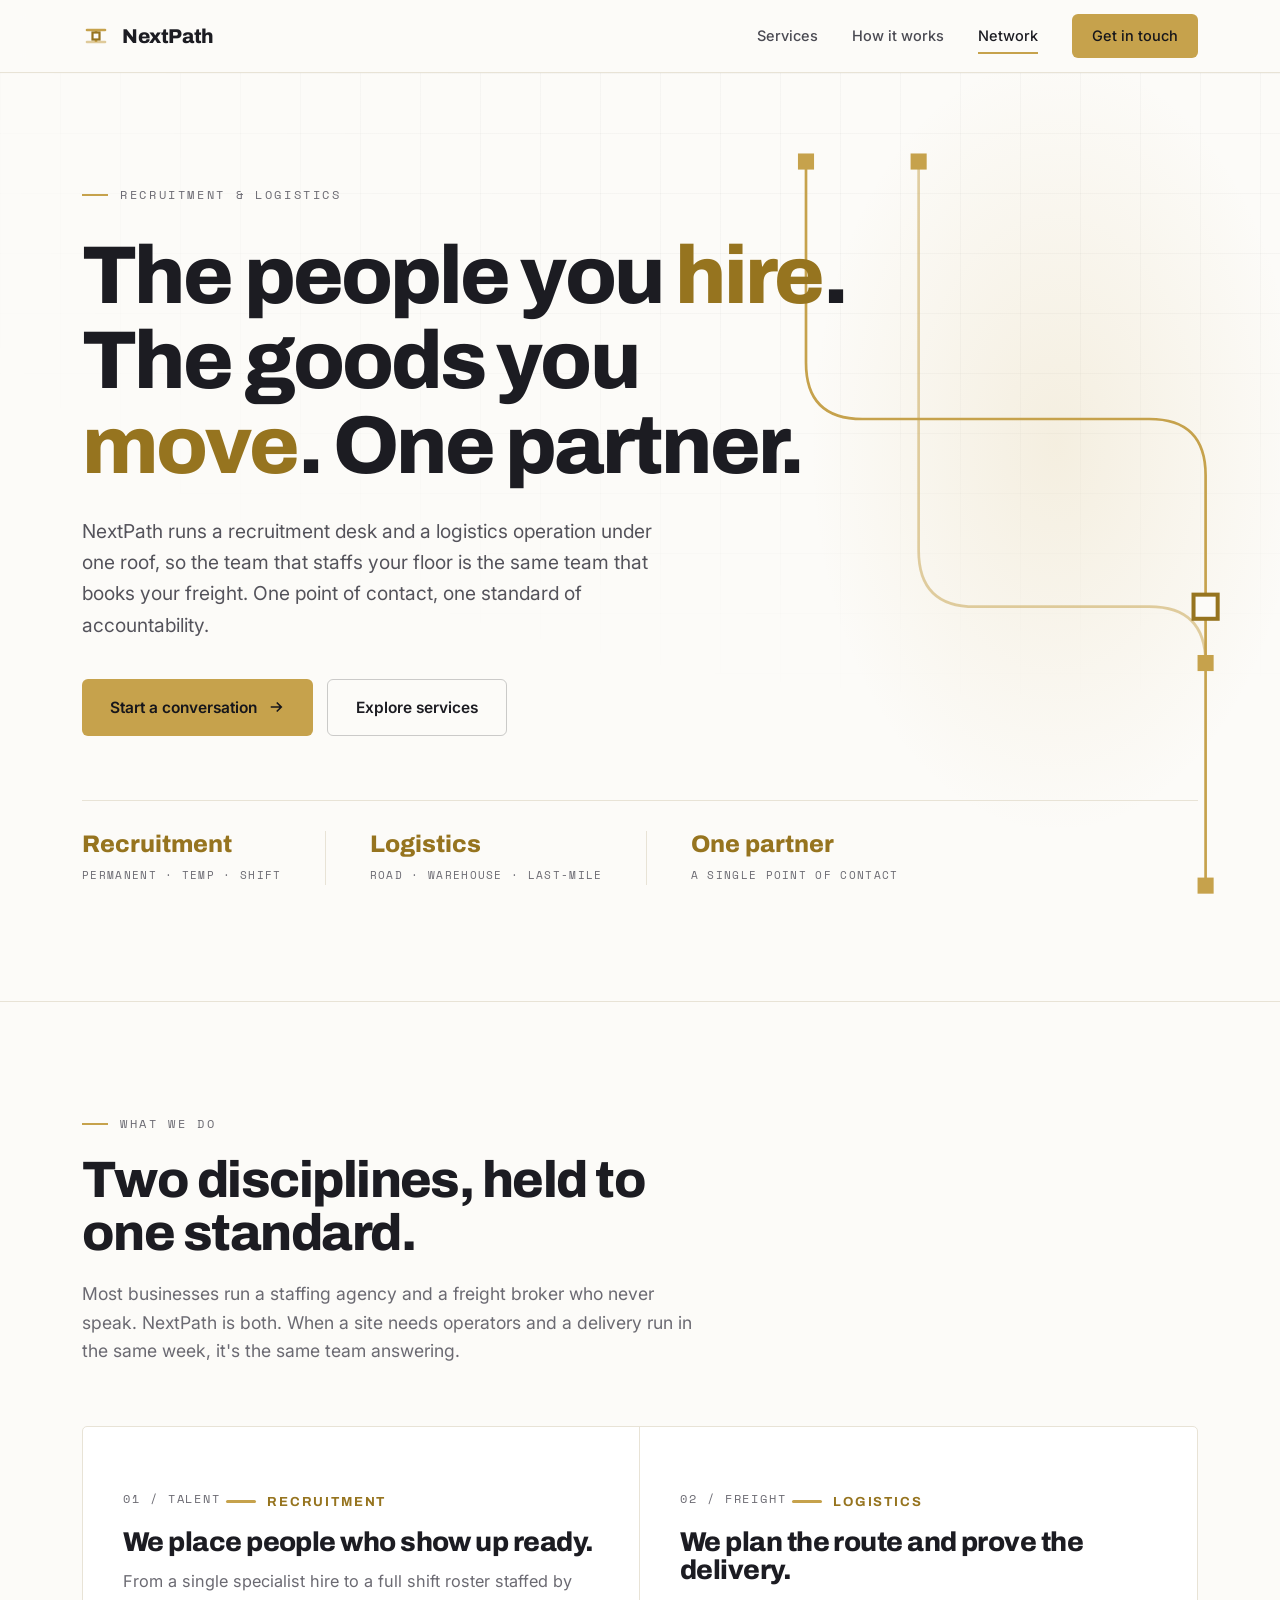
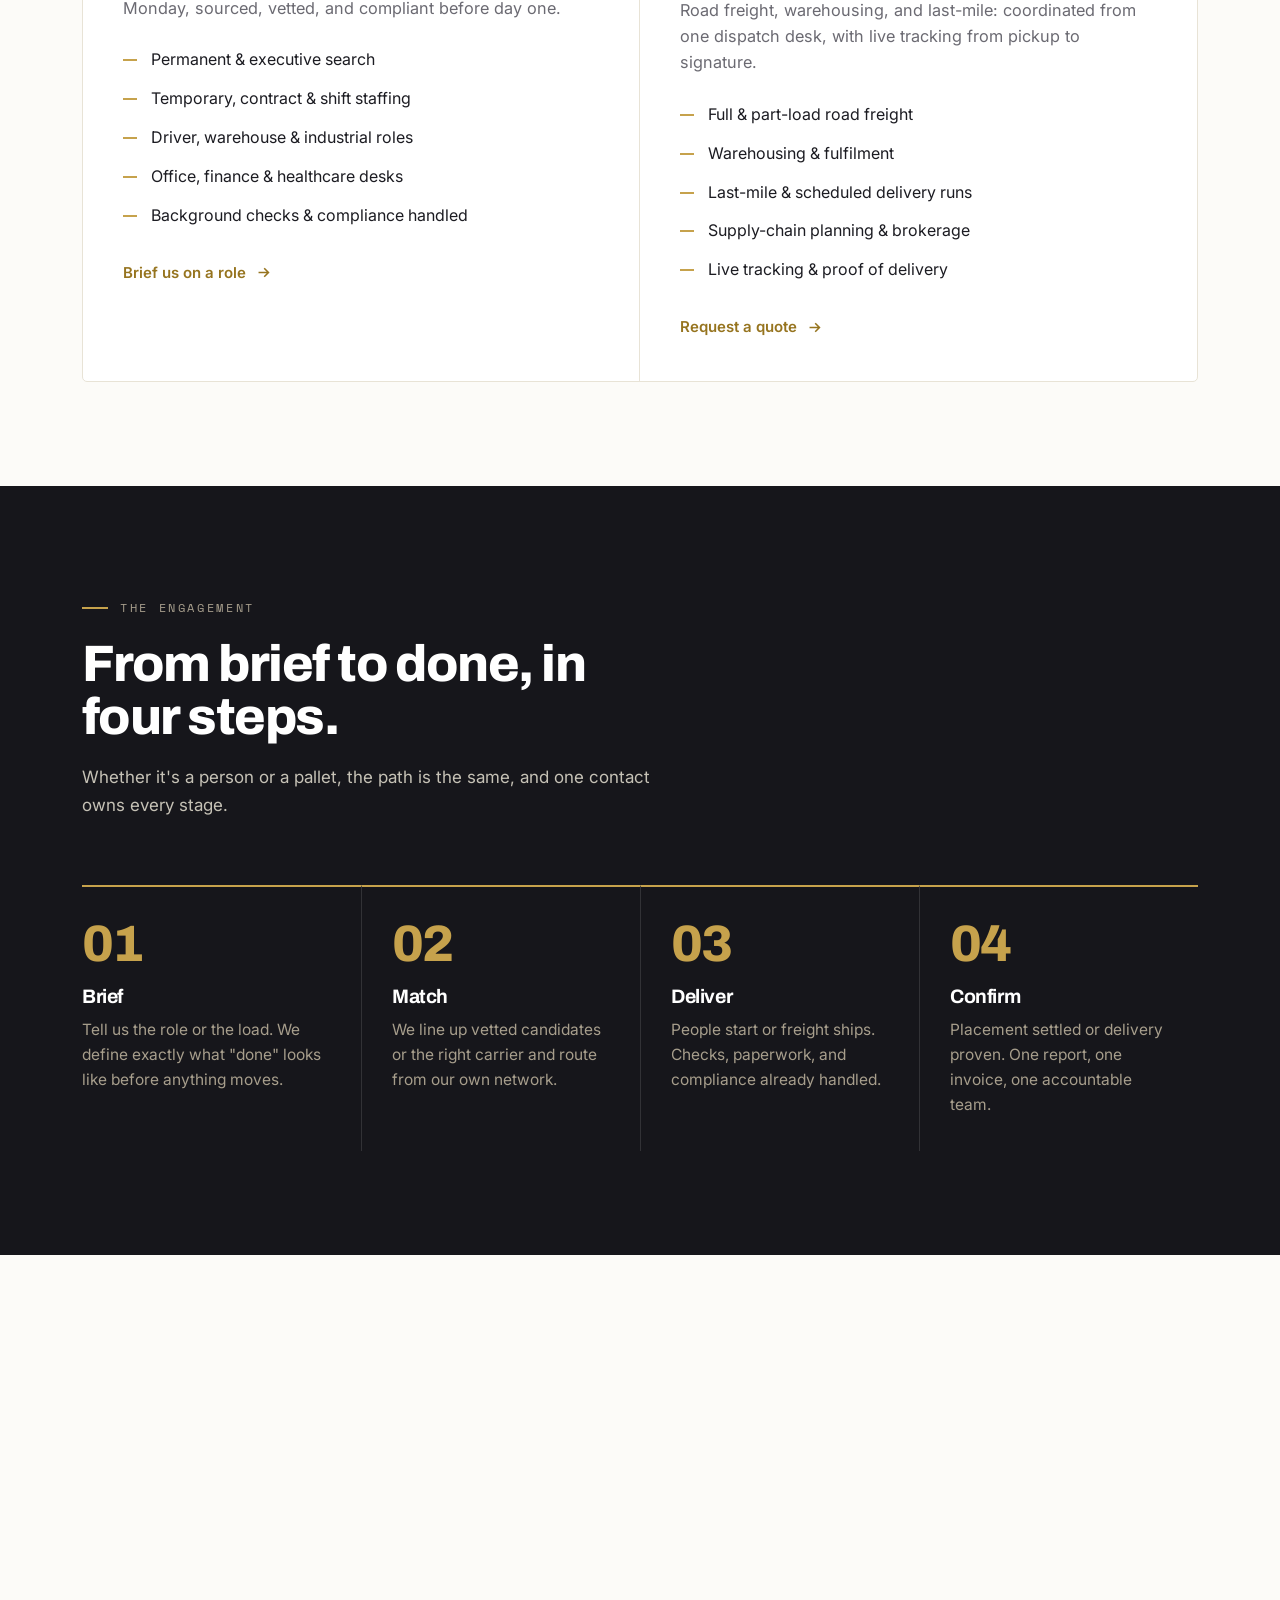
==== commit b58988a5: "Set contact email; remove em dashes; rename anchors" ====
--- a/index.html
+++ b/index.html
@@ -6,33 +6,33 @@
 <link rel="preconnect" href="https://fonts.googleapis.com">
 <link rel="preconnect" href="https://fonts.gstatic.com" crossorigin>
 <link href="https://fonts.googleapis.com/css2?family=Archivo:wght@500;600;700;800&family=Inter:wght@400;500;600&family=Space+Mono:wght@400;700&display=swap" rel="stylesheet">
-<title>NextPath — Recruitment &amp; Logistics</title>
-<meta name="description" content="NextPath places the people you hire and moves the goods you ship — one accountable partner for talent and freight.">
+<title>NextPath: Recruitment &amp; Logistics</title>
+<meta name="description" content="NextPath places the people you hire and moves the goods you ship. One accountable partner for talent and freight.">
 <meta name="robots" content="index, follow">
 <link rel="canonical" href="https://jking0j.github.io/NexPath-Workforce-solutions/">
 <meta name="theme-color" content="#C6A24C">
 <meta property="og:type" content="website">
 <meta property="og:site_name" content="NextPath">
-<meta property="og:title" content="NextPath — Recruitment &amp; Logistics">
-<meta property="og:description" content="NextPath places the people you hire and moves the goods you ship — one accountable partner for talent and freight.">
+<meta property="og:title" content="NextPath: Recruitment &amp; Logistics">
+<meta property="og:description" content="NextPath places the people you hire and moves the goods you ship. One accountable partner for talent and freight.">
 <meta property="og:url" content="https://jking0j.github.io/NexPath-Workforce-solutions/">
 <meta property="og:locale" content="en_US">
 <meta name="twitter:card" content="summary">
-<meta name="twitter:title" content="NextPath — Recruitment &amp; Logistics">
-<meta name="twitter:description" content="NextPath places the people you hire and moves the goods you ship — one accountable partner for talent and freight.">
+<meta name="twitter:title" content="NextPath: Recruitment &amp; Logistics">
+<meta name="twitter:description" content="NextPath places the people you hire and moves the goods you ship. One accountable partner for talent and freight.">
 <link rel="icon" href="data:image/svg+xml,%3Csvg xmlns='http://www.w3.org/2000/svg' viewBox='0 0 28 28'%3E%3Crect width='28' height='28' rx='6' fill='%2316161B'/%3E%3Cpath d='M6 9H22' stroke='%23C6A24C' stroke-width='2.6' stroke-linecap='round'/%3E%3Cpath d='M6 19H22' stroke='%23C6A24C' stroke-width='2.6' stroke-linecap='round' opacity='0.55'/%3E%3Cpath d='M14 9V19' stroke='%23C6A24C' stroke-width='2.6'/%3E%3C/svg%3E">
 <style>
   :root{
-    --ivory:#FCFBF8;      /* warm white — dominant base */
+    --ivory:#FCFBF8;      /* warm white, dominant base */
     --white:#FFFFFF;      /* cards */
     --paper-2:#F4F1E8;    /* soft ivory band */
-    --char:#16161B;       /* charcoal — dark contrast bands */
+    --char:#16161B;       /* charcoal, dark contrast bands */
     --char-2:#1E1E25;     /* footer / raised dark */
     --ink:#1C1C22;        /* body text on light */
     --ink-soft:#6B6A72;
-    --gold:#C6A24C;       /* bright gold — fills, rules, markers */
+    --gold:#C6A24C;       /* bright gold, fills, rules, markers */
     --gold-lt:#DCBD75;    /* hover / on-dark */
-    --gold-dk:#96741F;    /* deep antique gold — text on white (legible) */
+    --gold-dk:#96741F;    /* deep antique gold, text on white (legible) */
     --line:#E8E3D6;       /* warm hairline on light */
     --line-dk:rgba(255,255,255,.12);
     --maxw:1180px;
@@ -237,7 +237,7 @@
   /* render below-the-fold sections lazily to speed up first paint */
   .process,.coverage,.quote,.contact,footer{content-visibility:auto;contain-intrinsic-size:1px 900px}
 
-  /* mobile refinements — tighter rhythm, no horizontal jank, no iOS input zoom */
+  /* mobile refinements: tighter rhythm, no horizontal jank, no iOS input zoom */
   @media(max-width:480px){
     .wrap{padding:0 20px}
     .hero{padding:88px 0 72px}
@@ -258,7 +258,7 @@
 <!-- NAV -->
 <header class="nav">
   <div class="wrap">
-    <a class="brand" href="#top" aria-label="NextPath home">
+    <a class="brand" href="#home" aria-label="NextPath home">
       <svg width="28" height="28" viewBox="0 0 28 28" aria-hidden="true">
         <path d="M5 8 H23" stroke="#C6A24C" stroke-width="2.6" stroke-linecap="round"/>
         <path d="M5 20 H23" stroke="#C6A24C" stroke-width="2.6" stroke-linecap="round" opacity="0.55"/>
@@ -270,7 +270,7 @@
     <nav class="nav-links" id="navlinks">
       <a href="#services">Services</a>
       <a href="#process">How it works</a>
-      <a href="#coverage">Network</a>
+      <a href="#network">Network</a>
       <a href="#contact" class="nav-cta">Get in touch</a>
     </nav>
     <button class="menu-btn" id="menuBtn" aria-label="Toggle menu" aria-expanded="false">
@@ -281,7 +281,7 @@
 
 <main id="main">
 <!-- HERO -->
-<section class="hero" id="top">
+<section class="hero" id="home">
   <div class="hero-grid" aria-hidden="true"></div>
   <svg class="route-svg" viewBox="0 0 420 640" aria-hidden="true" preserveAspectRatio="xMidYMid meet">
     <path class="rp draw" d="M44 40 L44 190 Q44 232 86 232 L300 232 Q342 232 342 274 L342 580" stroke="#C6A24C"/>
@@ -295,7 +295,7 @@
   <div class="wrap">
     <span class="eyebrow">Recruitment &amp; Logistics</span>
     <h1>The people you <em>hire</em>. The goods you <em>move</em>. One partner.</h1>
-    <p class="lead">NextPath runs a recruitment desk and a logistics operation under one roof — so the team that staffs your floor is the same team that books your freight. One point of contact, one standard of accountability.</p>
+    <p class="lead">NextPath runs a recruitment desk and a logistics operation under one roof, so the team that staffs your floor is the same team that books your freight. One point of contact, one standard of accountability.</p>
     <div class="hero-cta">
       <a href="#contact" class="btn btn-primary">Start a conversation
         <svg width="18" height="18" viewBox="0 0 24 24" fill="none" stroke="currentColor" stroke-width="2.2"><path d="M5 12h14M13 6l6 6-6 6"/></svg>
@@ -316,14 +316,14 @@
     <div class="head reveal">
       <span class="eyebrow">What we do</span>
       <h2>Two disciplines, held to one standard.</h2>
-      <p class="sub">Most businesses run a staffing agency and a freight broker who never speak. NextPath is both — when a site needs operators and a delivery run in the same week, it's the same team answering.</p>
+      <p class="sub">Most businesses run a staffing agency and a freight broker who never speak. NextPath is both. When a site needs operators and a delivery run in the same week, it's the same team answering.</p>
     </div>
     <div class="tracks">
       <article class="track reveal" id="recruitment">
         <span class="num">01 / TALENT</span>
         <span class="cat"><span class="bar"></span>Recruitment</span>
         <h3>We place people who show up ready.</h3>
-        <p>From a single specialist hire to a full shift roster staffed by Monday — sourced, vetted, and compliant before day one.</p>
+        <p>From a single specialist hire to a full shift roster staffed by Monday, sourced, vetted, and compliant before day one.</p>
         <ul>
           <li>Permanent &amp; executive search</li>
           <li>Temporary, contract &amp; shift staffing</li>
@@ -339,7 +339,7 @@
         <span class="num">02 / FREIGHT</span>
         <span class="cat"><span class="bar"></span>Logistics</span>
         <h3>We plan the route and prove the delivery.</h3>
-        <p>Road freight, warehousing, and last-mile — coordinated from one dispatch desk, with live tracking from pickup to signature.</p>
+        <p>Road freight, warehousing, and last-mile: coordinated from one dispatch desk, with live tracking from pickup to signature.</p>
         <ul>
           <li>Full &amp; part-load road freight</li>
           <li>Warehousing &amp; fulfilment</li>
@@ -361,25 +361,25 @@
     <div class="reveal">
       <span class="eyebrow on-dark">The engagement</span>
       <h2>From brief to done, in four steps.</h2>
-      <p class="sub">Whether it's a person or a pallet, the path is the same — and one contact owns every stage.</p>
+      <p class="sub">Whether it's a person or a pallet, the path is the same, and one contact owns every stage.</p>
     </div>
     <div class="steps">
       <div class="step reveal"><div class="n">01</div><h3>Brief</h3><p>Tell us the role or the load. We define exactly what "done" looks like before anything moves.</p></div>
       <div class="step reveal"><div class="n">02</div><h3>Match</h3><p>We line up vetted candidates or the right carrier and route from our own network.</p></div>
-      <div class="step reveal"><div class="n">03</div><h3>Deliver</h3><p>People start or freight ships — checks, paperwork, and compliance already handled.</p></div>
+      <div class="step reveal"><div class="n">03</div><h3>Deliver</h3><p>People start or freight ships. Checks, paperwork, and compliance already handled.</p></div>
       <div class="step reveal"><div class="n">04</div><h3>Confirm</h3><p>Placement settled or delivery proven. One report, one invoice, one accountable team.</p></div>
     </div>
   </div>
 </section>
 
 <!-- COVERAGE -->
-<section class="coverage" id="coverage">
+<section class="coverage" id="network">
   <div class="wrap">
     <div class="grid2">
       <div class="reveal">
         <span class="eyebrow">How we work</span>
         <h2>Two services. One team. One number to call.</h2>
-        <p>Your hiring and your haulage are handled by the same coordinators — briefed once, with nothing falling between two separate suppliers.</p>
+        <p>Your hiring and your haulage are handled by the same coordinators, briefed once, with nothing falling between two separate suppliers.</p>
         <div class="cov-stats">
           <div class="cov-card"><div class="n">Staffing</div><div class="l">Permanent · Temp · Shift</div></div>
           <div class="cov-card"><div class="n">Freight</div><div class="l">Road · Warehouse · Last-mile</div></div>
@@ -405,7 +405,7 @@
 <section class="quote">
   <div class="wrap reveal">
     <span class="eyebrow" style="justify-content:center">Our promise</span>
-    <blockquote>Brief us once. We <em>staff the floor</em> and book the truck — handled end to end by one team.</blockquote>
+    <blockquote>Brief us once. We <em>staff the floor</em> and book the truck, handled end to end by one team.</blockquote>
     <div class="who">The NextPath commitment</div>
   </div>
 </section>
@@ -417,9 +417,9 @@
       <div class="reveal">
         <span class="eyebrow on-dark">Get in touch</span>
         <h2>Tell us what you need moved.</h2>
-        <p class="sub">One form, either service. A coordinator replies the same working day — no obligation.</p>
+        <p class="sub">One form, either service. A coordinator replies the same working day. No obligation.</p>
         <div class="lines">
-          <a href="mailto:hello@nextpath.co"><span class="bar"></span>hello@nextpath.co</a>
+          <a href="mailto:contact@nexpathsolution.com"><span class="bar"></span>contact@nexpathsolution.com</a>
           <a href="tel:+10000000000"><span class="bar"></span>+1 (000) 000-0000 · Recruitment</a>
           <a href="tel:+10000000001"><span class="bar"></span>+1 (000) 000-0001 · Dispatch</a>
         </div>
@@ -448,7 +448,7 @@
   <div class="wrap">
     <div class="foot-top">
       <div class="foot-brand">
-        <a class="brand" href="#top">
+        <a class="brand" href="#home">
           <svg width="28" height="28" viewBox="0 0 28 28" aria-hidden="true">
             <path d="M5 8 H23" stroke="#C6A24C" stroke-width="2.6" stroke-linecap="round"/>
             <path d="M5 20 H23" stroke="#C6A24C" stroke-width="2.6" stroke-linecap="round" opacity="0.55"/>
@@ -457,7 +457,7 @@
           </svg>
           NextPath
         </a>
-        <p>Recruitment and logistics from one accountable team — the people you hire and the goods you move.</p>
+        <p>Recruitment and logistics from one accountable team: the people you hire and the goods you move.</p>
       </div>
       <div class="foot-cols">
         <div>
@@ -477,7 +477,7 @@
         <div>
           <h4>Company</h4>
           <a href="#process">How it works</a>
-          <a href="#coverage">Network</a>
+          <a href="#network">Network</a>
           <a href="#contact">Contact</a>
           <a href="#contact">Request a quote</a>
         </div>
@@ -508,7 +508,7 @@
   },{passive:true});
 
   // highlight the nav link for the section in view
-  const sectionLinks=[...navlinks.querySelectorAll('a[href^="#"]')].filter(a=>a.getAttribute('href')!=='#top'&&!a.classList.contains('nav-cta'));
+  const sectionLinks=[...navlinks.querySelectorAll('a[href^="#"]')].filter(a=>a.getAttribute('href')!=='#home'&&!a.classList.contains('nav-cta'));
   const navSections=sectionLinks.map(a=>document.getElementById(a.getAttribute('href').slice(1))).filter(Boolean);
   if(navSections.length){
     const spy=new IntersectionObserver(es=>{
@@ -526,7 +526,7 @@
     const name=form.name.value.trim(),email=form.email.value.trim();
     if(!name||!email){note.textContent='Please add your name and email so we can reply.';note.style.color='#96741F';return;}
     const intent=form.intent.value==='talent'?'recruitment':'freight';
-    note.textContent='Thanks '+name+' — your '+intent+' enquiry is queued. We reply the same working day.';
+    note.textContent='Thanks '+name+', your '+intent+' enquiry is queued. We reply the same working day.';
     note.style.color='#96741F';
     form.reset();
   });
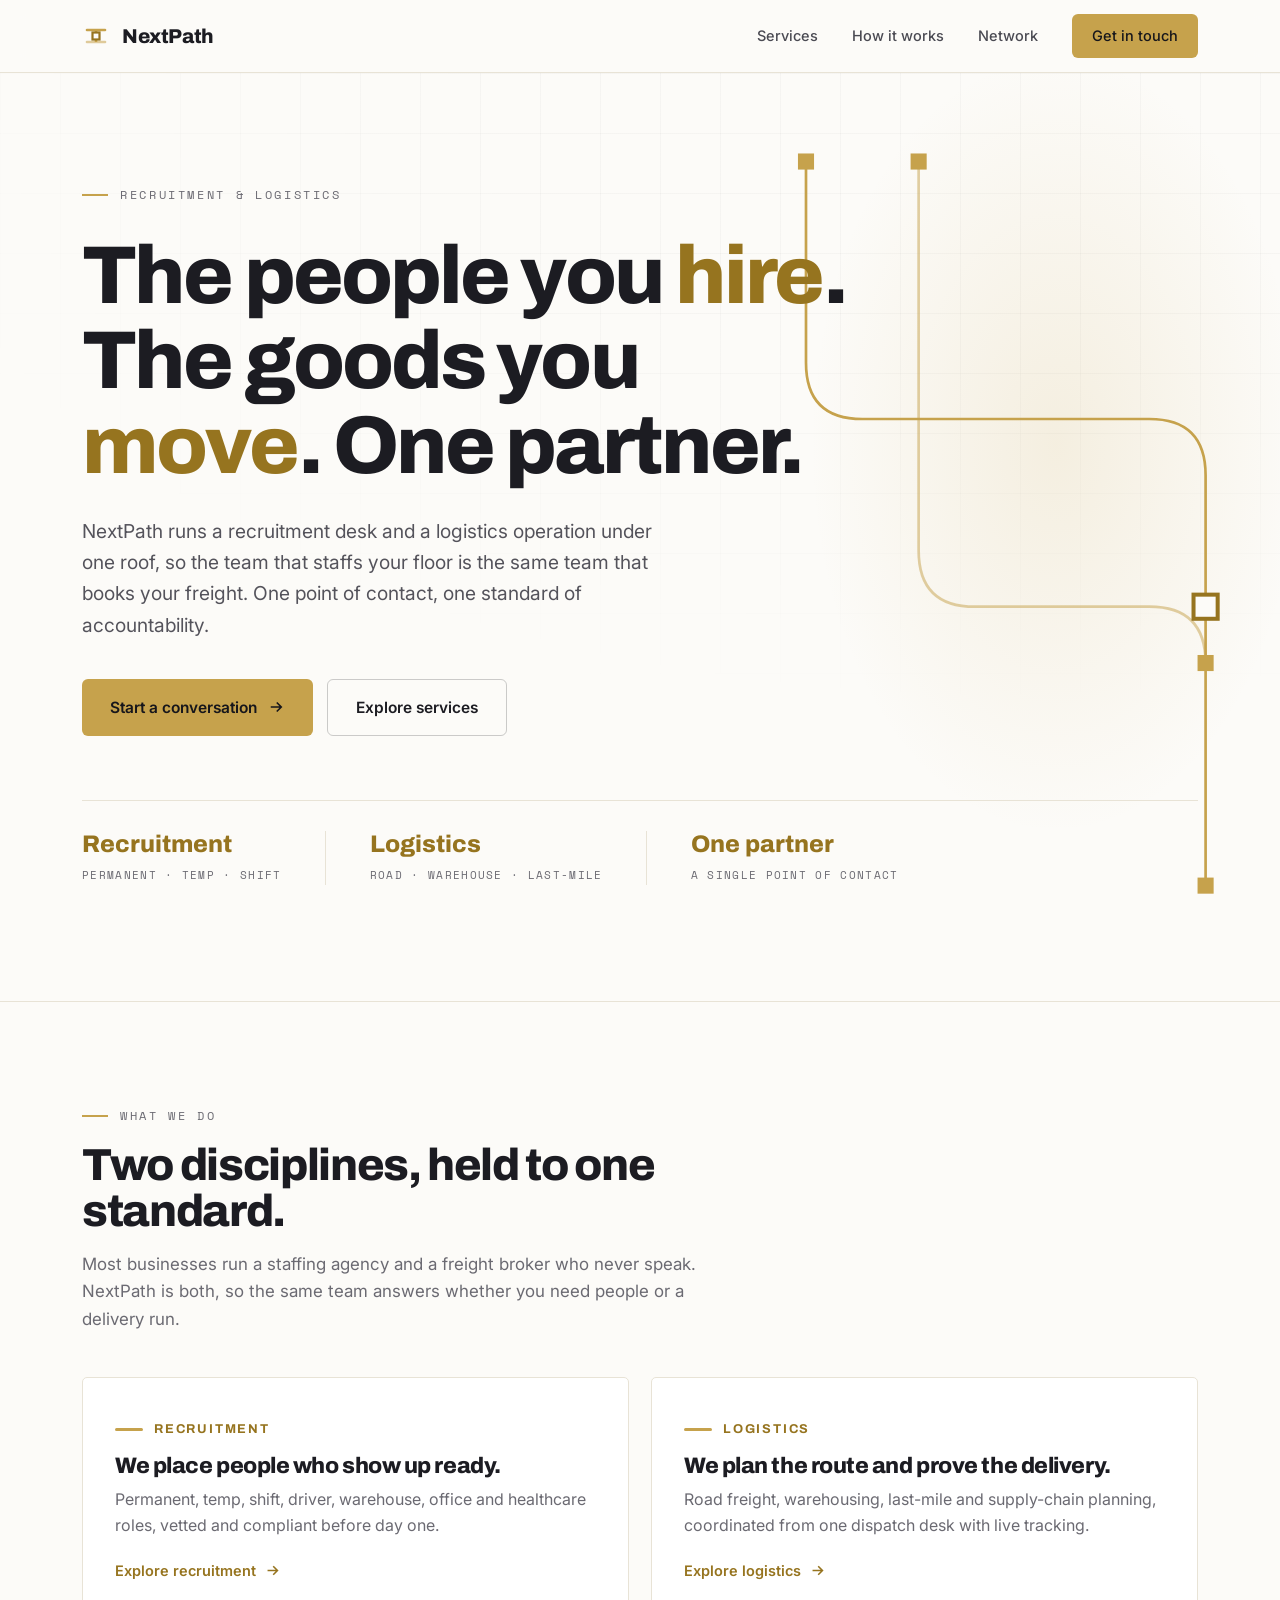
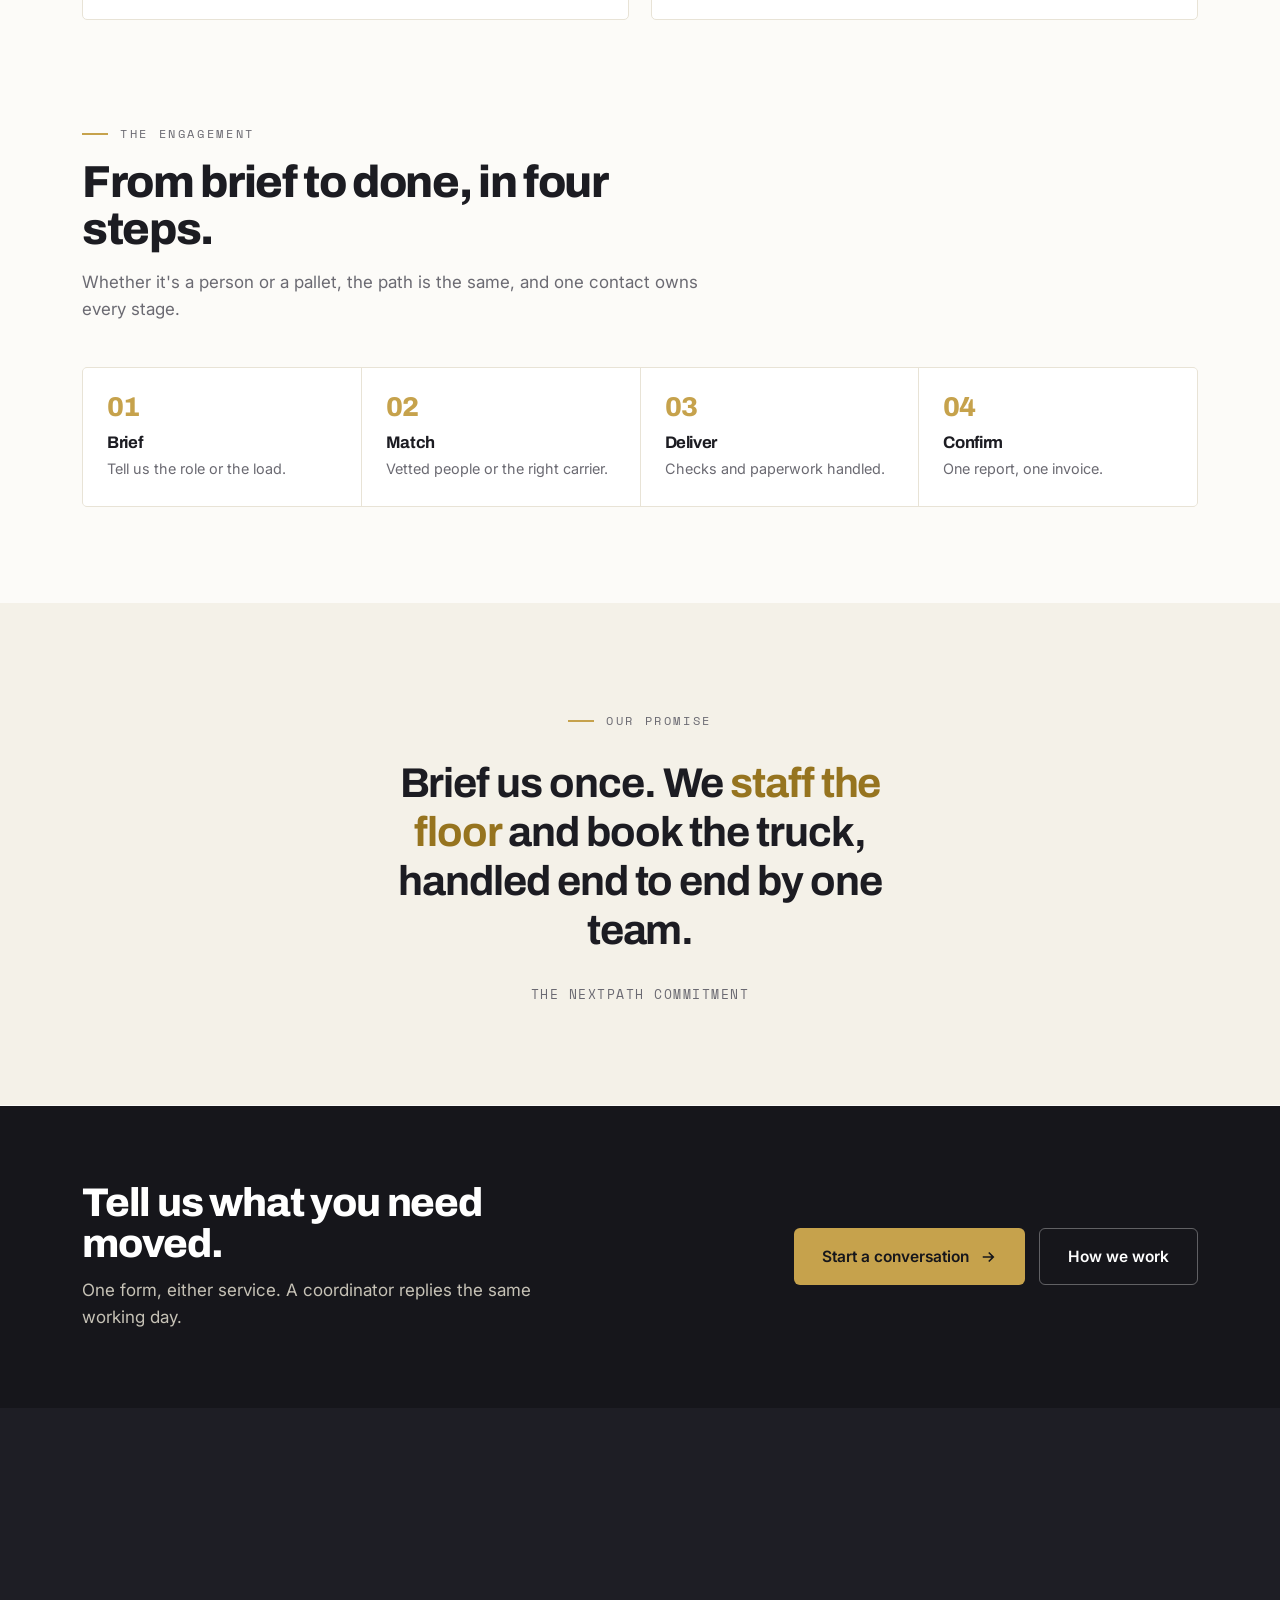
==== commit 11121c9d: "Add hub content and cross-page CTAs" ====
--- a/index.html
+++ b/index.html
@@ -9,256 +9,25 @@
 <title>NextPath: Recruitment &amp; Logistics</title>
 <meta name="description" content="NextPath places the people you hire and moves the goods you ship. One accountable partner for talent and freight.">
 <meta name="robots" content="index, follow">
-<link rel="canonical" href="https://jking0j.github.io/NexPath-Workforce-solutions/">
+<link rel="canonical" href="https://www.nexpathsolution.com/">
 <meta name="theme-color" content="#C6A24C">
 <meta property="og:type" content="website">
 <meta property="og:site_name" content="NextPath">
 <meta property="og:title" content="NextPath: Recruitment &amp; Logistics">
 <meta property="og:description" content="NextPath places the people you hire and moves the goods you ship. One accountable partner for talent and freight.">
-<meta property="og:url" content="https://jking0j.github.io/NexPath-Workforce-solutions/">
+<meta property="og:url" content="https://www.nexpathsolution.com/">
 <meta property="og:locale" content="en_US">
 <meta name="twitter:card" content="summary">
 <meta name="twitter:title" content="NextPath: Recruitment &amp; Logistics">
 <meta name="twitter:description" content="NextPath places the people you hire and moves the goods you ship. One accountable partner for talent and freight.">
 <link rel="icon" href="data:image/svg+xml,%3Csvg xmlns='http://www.w3.org/2000/svg' viewBox='0 0 28 28'%3E%3Crect width='28' height='28' rx='6' fill='%2316161B'/%3E%3Cpath d='M6 9H22' stroke='%23C6A24C' stroke-width='2.6' stroke-linecap='round'/%3E%3Cpath d='M6 19H22' stroke='%23C6A24C' stroke-width='2.6' stroke-linecap='round' opacity='0.55'/%3E%3Cpath d='M14 9V19' stroke='%23C6A24C' stroke-width='2.6'/%3E%3C/svg%3E">
-<style>
-  :root{
-    --ivory:#FCFBF8;      /* warm white, dominant base */
-    --white:#FFFFFF;      /* cards */
-    --paper-2:#F4F1E8;    /* soft ivory band */
-    --char:#16161B;       /* charcoal, dark contrast bands */
-    --char-2:#1E1E25;     /* footer / raised dark */
-    --ink:#1C1C22;        /* body text on light */
-    --ink-soft:#6B6A72;
-    --gold:#C6A24C;       /* bright gold, fills, rules, markers */
-    --gold-lt:#DCBD75;    /* hover / on-dark */
-    --gold-dk:#96741F;    /* deep antique gold, text on white (legible) */
-    --line:#E8E3D6;       /* warm hairline on light */
-    --line-dk:rgba(255,255,255,.12);
-    --maxw:1180px;
-    --r:5px;
-    --r-btn:6px;
-  }
-  *{box-sizing:border-box}
-  html{scroll-behavior:smooth;scroll-padding-top:84px}
-  @media (prefers-reduced-motion:reduce){html{scroll-behavior:auto}}
-  body{margin:0;background:var(--ivory);color:var(--ink);
-    font-family:"Inter",system-ui,sans-serif;font-size:17px;line-height:1.62;
-    -webkit-font-smoothing:antialiased;overflow-x:hidden;
-    -webkit-tap-highlight-color:transparent}
-  img,svg{max-width:100%}
-
-  .skip-link{position:absolute;left:16px;top:-60px;z-index:100;background:var(--gold);color:var(--char);
-    font-weight:600;font-size:14.5px;padding:12px 20px;border-radius:var(--r-btn);text-decoration:none;
-    transition:top .2s ease}
-  .skip-link:focus{top:16px}
-  @media(prefers-reduced-motion:reduce){.skip-link{transition:none}}
-  h1,h2,h3,h4{font-family:"Archivo",sans-serif;line-height:1.04;letter-spacing:-.02em;margin:0;font-weight:700}
-  a{color:inherit}
-  .wrap{max-width:var(--maxw);margin:0 auto;padding:0 32px}
-  section{position:relative}
-
-  .eyebrow{display:inline-flex;align-items:center;gap:12px;
-    font-family:"Space Mono",monospace;font-size:12px;letter-spacing:.22em;
-    text-transform:uppercase;color:var(--ink-soft)}
-  .eyebrow::before{content:"";width:26px;height:2px;background:var(--gold)}
-  .eyebrow.on-dark{color:#A79E8C}
-
-  /* ============ NAV ============ */
-  header.nav{position:sticky;top:0;z-index:60;background:rgba(252,251,248,.86);backdrop-filter:blur(12px);border-bottom:1px solid var(--line);
-    box-shadow:0 0 0 rgba(22,22,27,0);transition:box-shadow .3s ease,background .3s ease}
-  header.nav.scrolled{background:rgba(252,251,248,.96);box-shadow:0 8px 24px rgba(22,22,27,.06)}
-  .nav .wrap{display:flex;align-items:center;justify-content:space-between;height:72px}
-  .brand{display:flex;align-items:center;gap:12px;color:var(--ink);text-decoration:none;font-family:"Archivo";font-weight:800;font-size:20px;letter-spacing:-.02em}
-  .nav-links{display:flex;align-items:center;gap:34px}
-  .nav-links a{text-decoration:none;font-size:14.5px;font-weight:500}
-  .nav-links a:not(.nav-cta){position:relative;color:#4A4A52;transition:color .2s;padding:4px 0}
-  .nav-links a:not(.nav-cta)::after{content:"";position:absolute;left:0;right:100%;bottom:-2px;height:2px;background:var(--gold);transition:right .25s ease}
-  .nav-links a:not(.nav-cta):hover{color:var(--ink)}
-  .nav-links a:not(.nav-cta):hover::after,.nav-links a:not(.nav-cta).active::after{right:0}
-  .nav-links a.active{color:var(--ink)}
-  @media(prefers-reduced-motion:reduce){.nav-links a:not(.nav-cta)::after{transition:none}}
-  .nav-cta{background:var(--gold);color:var(--char)!important;font-weight:600;padding:10px 20px;border-radius:var(--r-btn);transition:background .2s,transform .2s}
-  .nav-cta:hover{background:var(--gold-lt);transform:translateY(-1px)}
-  .menu-btn{display:none;background:none;border:0;color:var(--ink);cursor:pointer;padding:6px}
-  @media(max-width:880px){
-    .nav-links{display:none}.menu-btn{display:block}
-    .nav-links.open{display:flex;flex-direction:column;align-items:flex-start;position:absolute;top:72px;left:0;right:0;background:var(--white);padding:22px 32px;gap:20px;border-bottom:1px solid var(--line);box-shadow:0 20px 40px rgba(0,0,0,.06)}
-  }
-  @media(max-width:400px){.nav .wrap{height:64px}.brand{font-size:18px}}
-
-  /* ============ HERO ============ */
-  .hero{background:var(--ivory);overflow:hidden;padding:104px 0 116px;position:relative;border-bottom:1px solid var(--line)}
-  .hero-grid{position:absolute;inset:0;opacity:.6;
-    background-image:linear-gradient(rgba(28,28,34,.05) 1px,transparent 1px),linear-gradient(90deg,rgba(28,28,34,.05) 1px,transparent 1px);
-    background-size:60px 60px;
-    -webkit-mask-image:radial-gradient(130% 100% at 78% 0%,#000 28%,transparent 72%);
-            mask-image:radial-gradient(130% 100% at 78% 0%,#000 28%,transparent 72%)}
-  .hero::after{content:"";position:absolute;top:-20%;right:-10%;width:55%;height:120%;z-index:0;
-    background:radial-gradient(closest-side,rgba(198,162,76,.14),transparent 70%)}
-  .hero .wrap{position:relative;z-index:2}
-  .hero h1{font-size:clamp(2.7rem,6.4vw,5.4rem);font-weight:800;max-width:15ch;margin:28px 0 0;letter-spacing:-.035em}
-  .hero h1 em{font-style:normal;color:var(--gold-dk)}
-  .hero p.lead{max-width:50ch;color:#54535B;font-size:clamp(1.02rem,1.5vw,1.22rem);margin:28px 0 0}
-  .hero-cta{display:flex;gap:14px;flex-wrap:wrap;margin-top:38px}
-  .btn{display:inline-flex;align-items:center;gap:10px;text-decoration:none;font-weight:600;font-size:15.5px;padding:15px 28px;border-radius:var(--r-btn);border:0;cursor:pointer;transition:transform .2s,background .2s,box-shadow .2s}
-  .btn svg{transition:transform .2s}.btn:hover svg{transform:translateX(4px)}
-  .btn-primary{background:var(--gold);color:var(--char)}
-  .btn-primary:hover{background:var(--gold-lt);transform:translateY(-2px);box-shadow:0 14px 30px rgba(198,162,76,.32)}
-  .btn-outline{background:transparent;border:1px solid rgba(28,28,34,.22);color:var(--ink)}
-  .btn-outline:hover{border-color:var(--ink);transform:translateY(-2px)}
-
-  .route-svg{position:absolute;right:-30px;top:0;height:100%;width:44%;z-index:1;pointer-events:none}
-  @media(max-width:940px){.route-svg{display:none}}
-  .rp{fill:none;stroke-width:2;stroke-linecap:round}
-  .draw{stroke-dasharray:1500;stroke-dashoffset:1500;animation:draw 2.8s ease forwards .3s}
-  .draw.d2{animation-delay:.8s}
-  @keyframes draw{to{stroke-dashoffset:0}}
-  .wp{opacity:0;animation:fade .6s ease forwards}
-  @keyframes fade{to{opacity:1}}
-  @media(prefers-reduced-motion:reduce){.draw{animation:none;stroke-dashoffset:0}.wp{animation:none;opacity:1}}
-
-  .stats{display:flex;flex-wrap:wrap;margin-top:64px;border-top:1px solid var(--line)}
-  .stat{padding:30px 44px 0 0;margin-right:44px;position:relative;transition:transform .25s ease}
-  .stat:hover{transform:translateY(-3px)}
-  .stat:not(:last-child)::after{content:"";position:absolute;right:0;top:30px;bottom:0;width:1px;background:var(--line)}
-  .stat .n{font-family:"Archivo";font-weight:800;font-size:1.5rem;line-height:1.1;color:var(--gold-dk)}
-  .stat .l{font-family:"Space Mono";font-size:11px;letter-spacing:.12em;text-transform:uppercase;color:var(--ink-soft);margin-top:10px}
-  @media(max-width:620px){.stat{padding-right:26px;margin-right:26px}.stat .n{font-size:1.25rem}}
-  @media(prefers-reduced-motion:reduce){.stat{transition:none}}
-
-  /* ============ SERVICES ============ */
-  .services{padding:104px 0}
-  .services .head{max-width:60ch;margin-bottom:60px}
-  .services h2{font-size:clamp(2rem,4.2vw,3.2rem);font-weight:800;margin-top:20px;letter-spacing:-.03em}
-  .services .sub{color:var(--ink-soft);margin-top:20px;font-size:1.1rem;max-width:56ch}
-  .tracks{display:grid;grid-template-columns:1fr 1fr;border:1px solid var(--line);border-radius:var(--r);overflow:hidden;background:var(--white)}
-  @media(max-width:820px){.tracks{grid-template-columns:1fr}}
-  .track{position:relative;padding:44px 40px 40px;transition:background .25s}
-  .track:first-child{border-right:1px solid var(--line)}
-  @media(max-width:820px){.track:first-child{border-right:0;border-bottom:1px solid var(--line)}}
-  .track:hover{background:#FEFDFA}
-  .track::before{content:"";position:absolute;left:0;top:0;height:3px;width:0;background:var(--gold);transition:width .4s ease}
-  .track:hover::before{width:100%}
-  .track .num{font-family:"Space Mono";font-size:12px;letter-spacing:.16em;color:var(--ink-soft)}
-  .track .cat{display:inline-flex;align-items:center;gap:11px;font-family:"Archivo";font-weight:700;font-size:.82rem;letter-spacing:.14em;text-transform:uppercase;margin-top:20px;color:var(--gold-dk)}
-  .track .cat .bar{width:30px;height:3px;border-radius:2px;background:var(--gold)}
-  .track h3{font-size:1.7rem;font-weight:800;margin:16px 0 12px;letter-spacing:-.02em}
-  .track p{color:var(--ink-soft);font-size:1.02rem;margin:0 0 26px}
-  .track ul{list-style:none;padding:0;margin:0 0 30px;display:grid;gap:13px}
-  .track li{display:flex;gap:14px;align-items:baseline;font-size:1rem}
-  .track li::before{content:"";width:14px;height:2px;flex:none;background:var(--gold);transform:translateY(-4px)}
-  .track .more{display:inline-flex;align-items:center;gap:9px;text-decoration:none;font-weight:600;font-size:15px;color:var(--gold-dk)}
-  .track .more svg{transition:transform .2s}.track .more:hover svg{transform:translateX(4px)}
-  .tracks .track:nth-child(2){transition-delay:.1s}
-
-  /* ============ PROCESS (dark band) ============ */
-  .process{background:var(--char);color:#fff;padding:104px 0}
-  .process h2{font-size:clamp(2rem,4.2vw,3.2rem);font-weight:800;margin-top:20px;max-width:16ch;letter-spacing:-.03em}
-  .process .sub{color:#C6C2B6;margin:20px 0 66px;max-width:52ch}
-  .steps{display:grid;grid-template-columns:repeat(4,1fr)}
-  @media(max-width:820px){.steps{grid-template-columns:1fr}}
-  .step{padding:34px 30px 34px 0;border-top:2px solid var(--gold);position:relative;transition:transform .3s ease}
-  .steps .step:hover{transform:translateY(-4px)}
-  .step+.step{padding-left:30px;border-left:1px solid var(--line-dk)}
-  @media(max-width:820px){.step{border-left:0;padding-left:0}.step+.step{padding-left:0}}
-  .step .n{font-family:"Archivo";font-weight:800;font-size:3.2rem;line-height:.9;color:var(--gold);letter-spacing:-.04em}
-  .step h3{font-size:1.22rem;font-weight:700;margin:20px 0 9px}
-  .step p{color:#A79E8C;font-size:.97rem;margin:0}
-  .steps .step:nth-child(2){transition-delay:.06s}
-  .steps .step:nth-child(3){transition-delay:.12s}
-  .steps .step:nth-child(4){transition-delay:.18s}
-  @media(prefers-reduced-motion:reduce){.step{transition:none}}
-
-  /* ============ COVERAGE ============ */
-  .coverage{padding:104px 0}
-  .coverage .grid2{display:grid;grid-template-columns:1.05fr 1fr;gap:64px;align-items:center}
-  @media(max-width:880px){.coverage .grid2{grid-template-columns:1fr;gap:48px}}
-  .coverage h2{font-size:clamp(2rem,4.2vw,3.2rem);font-weight:800;margin-top:20px;letter-spacing:-.03em}
-  .coverage p{color:var(--ink-soft);margin:20px 0 0;max-width:46ch;font-size:1.06rem}
-  .cov-stats{display:grid;grid-template-columns:1fr 1fr;gap:1px;margin-top:42px;background:var(--line);border:1px solid var(--line);border-radius:var(--r);overflow:hidden}
-  .cov-card{background:var(--white);padding:26px 24px;transition:background .2s ease,transform .2s ease}
-  .cov-card:hover{background:#FEFDFA;transform:translateY(-2px)}
-  .cov-card .n{font-family:"Archivo";font-weight:800;font-size:1.2rem;color:var(--gold-dk)}
-  .cov-card .l{font-family:"Space Mono";font-size:10.5px;letter-spacing:.12em;text-transform:uppercase;color:var(--ink-soft);margin-top:8px}
-  @media(prefers-reduced-motion:reduce){.cov-card{transition:none}}
-  .cov-map{position:relative;aspect-ratio:1/1;background:var(--char);border-radius:var(--r);overflow:hidden}
-  .cov-map .g{position:absolute;inset:0;opacity:.5;background-image:linear-gradient(var(--line-dk) 1px,transparent 1px),linear-gradient(90deg,var(--line-dk) 1px,transparent 1px);background-size:40px 40px}
-
-  /* ============ QUOTE ============ */
-  .quote{background:var(--paper-2);padding:100px 0}
-  .quote .wrap{max-width:900px;text-align:center}
-  .quote blockquote{font-family:"Archivo";font-weight:700;font-size:clamp(1.6rem,3.6vw,2.6rem);line-height:1.18;letter-spacing:-.025em;margin:28px auto 0;max-width:22ch}
-  .quote blockquote em{font-style:normal;color:var(--gold-dk)}
-  .quote .who{margin-top:30px;font-family:"Space Mono";font-size:12.5px;letter-spacing:.12em;text-transform:uppercase;color:var(--ink-soft)}
-
-  /* ============ CONTACT (dark band) ============ */
-  .contact{background:var(--char);color:#fff;padding:104px 0}
-  .contact .grid2{display:grid;grid-template-columns:.9fr 1.1fr;gap:60px}
-  @media(max-width:840px){.contact .grid2{grid-template-columns:1fr;gap:44px}}
-  .contact h2{font-size:clamp(2rem,4.2vw,3.2rem);font-weight:800;margin-top:20px;max-width:13ch;letter-spacing:-.03em}
-  .contact .sub{color:#C6C2B6;margin-top:20px;max-width:40ch}
-  .contact .lines{margin-top:36px;display:grid;gap:16px}
-  .contact .lines a{display:flex;gap:13px;align-items:center;text-decoration:none;color:#D8D3C7;font-weight:500;transition:color .2s}
-  .contact .lines a:hover{color:#fff}
-  .contact .lines .bar{width:14px;height:2px;flex:none;background:var(--gold)}
-  form{background:var(--white);border-radius:var(--r);padding:34px;color:var(--ink)}
-  .intent{display:flex;gap:10px;margin-bottom:24px}
-  .intent label{flex:1;cursor:pointer}
-  .intent input{position:absolute;opacity:0;pointer-events:none}
-  .intent span{display:block;text-align:center;padding:14px;border:1.5px solid var(--line);border-radius:var(--r);font-weight:600;font-size:14.5px;transition:.2s}
-  .intent input:checked+span{background:var(--gold);border-color:var(--gold);color:var(--char)}
-  .field{margin-bottom:16px}
-  .field label{display:block;font-family:"Space Mono";font-size:10.5px;letter-spacing:.12em;text-transform:uppercase;color:var(--ink-soft);margin-bottom:8px}
-  .field input,.field textarea{width:100%;padding:13px 15px;border:1.5px solid var(--line);border-radius:var(--r);font-family:inherit;font-size:16px;background:var(--ivory);transition:border .2s}
-  .field input:focus,.field textarea:focus{outline:none;border-color:var(--gold)}
-  .field textarea{resize:vertical;min-height:96px}
-  form .btn{width:100%;justify-content:center;background:var(--char);color:#fff;margin-top:6px}
-  form .btn:hover{background:#000;transform:translateY(-2px)}
-  .form-note{font-size:12.5px;color:var(--ink-soft);text-align:center;margin-top:14px}
-
-  /* ============ FOOTER ============ */
-  footer{background:var(--char-2);color:#C6C2B6;padding:72px 0 40px}
-  .foot-top{display:flex;justify-content:space-between;flex-wrap:wrap;gap:44px;padding-bottom:46px;border-bottom:1px solid var(--line-dk)}
-  .foot-brand{max-width:32ch}
-  .foot-brand .brand{margin-bottom:16px;color:#fff}
-  .foot-brand p{font-size:14.5px;color:#95907F}
-  .foot-cols{display:flex;gap:66px;flex-wrap:wrap}
-  .foot-cols h4{font-family:"Space Mono";font-size:10.5px;letter-spacing:.16em;text-transform:uppercase;color:#7C7768;margin:0 0 16px;font-weight:400}
-  .foot-cols a{display:block;color:#C6C2B6;text-decoration:none;font-size:14.5px;margin-bottom:11px;transition:color .2s}
-  .foot-cols a:hover{color:var(--gold-lt)}
-  .foot-bot{display:flex;justify-content:space-between;flex-wrap:wrap;gap:12px;margin-top:34px;font-size:12.5px;color:#7C7768;font-family:"Space Mono";letter-spacing:.06em}
-
-  .reveal{opacity:0;transform:translateY(24px);transition:opacity .7s ease,transform .7s ease}
-  .reveal.in{opacity:1;transform:none}
-  @media(prefers-reduced-motion:reduce){.reveal{opacity:1;transform:none;transition:none}}
-  :focus-visible{outline:3px solid var(--gold);outline-offset:3px;border-radius:3px}
-
-  /* render below-the-fold sections lazily to speed up first paint */
-  .process,.coverage,.quote,.contact,footer{content-visibility:auto;contain-intrinsic-size:1px 900px}
-
-  /* mobile refinements: tighter rhythm, no horizontal jank, no iOS input zoom */
-  @media(max-width:480px){
-    .wrap{padding:0 20px}
-    .hero{padding:88px 0 72px}
-    .services,.process,.coverage,.quote,.contact{padding:76px 0}
-    .services .head{margin-bottom:40px}
-    form{padding:26px 22px}
-    .track{padding:36px 26px 32px}
-    .foot-cols{gap:40px}
-  }
-  @media(hover:none){
-    .track:hover,.steps .step:hover,.cov-card:hover,.stat:hover{transform:none}
-  }
-</style>
+<link rel="stylesheet" href="styles.css">
 </head>
 <body>
 <a class="skip-link" href="#main">Skip to content</a>
-
-<!-- NAV -->
 <header class="nav">
   <div class="wrap">
-    <a class="brand" href="#home" aria-label="NextPath home">
+    <a class="brand" href="index.html" aria-label="NextPath home">
       <svg width="28" height="28" viewBox="0 0 28 28" aria-hidden="true">
         <path d="M5 8 H23" stroke="#C6A24C" stroke-width="2.6" stroke-linecap="round"/>
         <path d="M5 20 H23" stroke="#C6A24C" stroke-width="2.6" stroke-linecap="round" opacity="0.55"/>
@@ -268,10 +37,10 @@
       NextPath
     </a>
     <nav class="nav-links" id="navlinks">
-      <a href="#services">Services</a>
-      <a href="#process">How it works</a>
-      <a href="#network">Network</a>
-      <a href="#contact" class="nav-cta">Get in touch</a>
+      <a href="services.html">Services</a>
+      <a href="process.html">How it works</a>
+      <a href="network.html">Network</a>
+      <a href="contact.html" class="nav-cta">Get in touch</a>
     </nav>
     <button class="menu-btn" id="menuBtn" aria-label="Toggle menu" aria-expanded="false">
       <svg width="26" height="26" viewBox="0 0 24 24" fill="none" stroke="currentColor" stroke-width="2"><line x1="4" y1="7" x2="20" y2="7"/><line x1="4" y1="12" x2="20" y2="12"/><line x1="4" y1="17" x2="20" y2="17"/></svg>
@@ -280,7 +49,6 @@
 </header>
 
 <main id="main">
-<!-- HERO -->
 <section class="hero" id="home">
   <div class="hero-grid" aria-hidden="true"></div>
   <svg class="route-svg" viewBox="0 0 420 640" aria-hidden="true" preserveAspectRatio="xMidYMid meet">
@@ -297,10 +65,10 @@
     <h1>The people you <em>hire</em>. The goods you <em>move</em>. One partner.</h1>
     <p class="lead">NextPath runs a recruitment desk and a logistics operation under one roof, so the team that staffs your floor is the same team that books your freight. One point of contact, one standard of accountability.</p>
     <div class="hero-cta">
-      <a href="#contact" class="btn btn-primary">Start a conversation
+      <a href="contact.html" class="btn btn-primary">Start a conversation
         <svg width="18" height="18" viewBox="0 0 24 24" fill="none" stroke="currentColor" stroke-width="2.2"><path d="M5 12h14M13 6l6 6-6 6"/></svg>
       </a>
-      <a href="#services" class="btn btn-outline">Explore services</a>
+      <a href="services.html" class="btn btn-outline">Explore services</a>
     </div>
     <div class="stats">
       <div class="stat"><div class="n">Recruitment</div><div class="l">Permanent · Temp · Shift</div></div>
@@ -310,98 +78,48 @@
   </div>
 </section>
 
-<!-- SERVICES -->
-<section class="services" id="services">
+<!-- WHAT WE DO (teaser) -->
+<section class="teaser">
   <div class="wrap">
     <div class="head reveal">
       <span class="eyebrow">What we do</span>
       <h2>Two disciplines, held to one standard.</h2>
-      <p class="sub">Most businesses run a staffing agency and a freight broker who never speak. NextPath is both. When a site needs operators and a delivery run in the same week, it's the same team answering.</p>
+      <p class="sub">Most businesses run a staffing agency and a freight broker who never speak. NextPath is both, so the same team answers whether you need people or a delivery run.</p>
     </div>
-    <div class="tracks">
-      <article class="track reveal" id="recruitment">
-        <span class="num">01 / TALENT</span>
+    <div class="twocard">
+      <a class="tcard reveal" href="services.html#recruitment">
         <span class="cat"><span class="bar"></span>Recruitment</span>
         <h3>We place people who show up ready.</h3>
-        <p>From a single specialist hire to a full shift roster staffed by Monday, sourced, vetted, and compliant before day one.</p>
-        <ul>
-          <li>Permanent &amp; executive search</li>
-          <li>Temporary, contract &amp; shift staffing</li>
-          <li>Driver, warehouse &amp; industrial roles</li>
-          <li>Office, finance &amp; healthcare desks</li>
-          <li>Background checks &amp; compliance handled</li>
-        </ul>
-        <a class="more" href="#contact">Brief us on a role
-          <svg width="17" height="17" viewBox="0 0 24 24" fill="none" stroke="currentColor" stroke-width="2.2"><path d="M5 12h14M13 6l6 6-6 6"/></svg>
-        </a>
-      </article>
-      <article class="track reveal" id="logistics">
-        <span class="num">02 / FREIGHT</span>
+        <p>Permanent, temp, shift, driver, warehouse, office and healthcare roles, vetted and compliant before day one.</p>
+        <span class="more">Explore recruitment <svg width="17" height="17" viewBox="0 0 24 24" fill="none" stroke="currentColor" stroke-width="2.2"><path d="M5 12h14M13 6l6 6-6 6"/></svg></span>
+      </a>
+      <a class="tcard reveal" href="services.html#logistics">
         <span class="cat"><span class="bar"></span>Logistics</span>
         <h3>We plan the route and prove the delivery.</h3>
-        <p>Road freight, warehousing, and last-mile: coordinated from one dispatch desk, with live tracking from pickup to signature.</p>
-        <ul>
-          <li>Full &amp; part-load road freight</li>
-          <li>Warehousing &amp; fulfilment</li>
-          <li>Last-mile &amp; scheduled delivery runs</li>
-          <li>Supply-chain planning &amp; brokerage</li>
-          <li>Live tracking &amp; proof of delivery</li>
-        </ul>
-        <a class="more" href="#contact">Request a quote
-          <svg width="17" height="17" viewBox="0 0 24 24" fill="none" stroke="currentColor" stroke-width="2.2"><path d="M5 12h14M13 6l6 6-6 6"/></svg>
-        </a>
-      </article>
+        <p>Road freight, warehousing, last-mile and supply-chain planning, coordinated from one dispatch desk with live tracking.</p>
+        <span class="more">Explore logistics <svg width="17" height="17" viewBox="0 0 24 24" fill="none" stroke="currentColor" stroke-width="2.2"><path d="M5 12h14M13 6l6 6-6 6"/></svg></span>
+      </a>
     </div>
   </div>
 </section>
 
-<!-- PROCESS -->
-<section class="process" id="process">
+<!-- HOW IT WORKS (teaser) -->
+<section class="teaser">
   <div class="wrap">
-    <div class="reveal">
-      <span class="eyebrow on-dark">The engagement</span>
+    <div class="head reveal">
+      <span class="eyebrow">The engagement</span>
       <h2>From brief to done, in four steps.</h2>
       <p class="sub">Whether it's a person or a pallet, the path is the same, and one contact owns every stage.</p>
     </div>
-    <div class="steps">
-      <div class="step reveal"><div class="n">01</div><h3>Brief</h3><p>Tell us the role or the load. We define exactly what "done" looks like before anything moves.</p></div>
-      <div class="step reveal"><div class="n">02</div><h3>Match</h3><p>We line up vetted candidates or the right carrier and route from our own network.</p></div>
-      <div class="step reveal"><div class="n">03</div><h3>Deliver</h3><p>People start or freight ships. Checks, paperwork, and compliance already handled.</p></div>
-      <div class="step reveal"><div class="n">04</div><h3>Confirm</h3><p>Placement settled or delivery proven. One report, one invoice, one accountable team.</p></div>
+    <div class="mini-steps reveal">
+      <a href="process.html"><div class="n">01</div><h4>Brief</h4><p>Tell us the role or the load.</p></a>
+      <a href="process.html"><div class="n">02</div><h4>Match</h4><p>Vetted people or the right carrier.</p></a>
+      <a href="process.html"><div class="n">03</div><h4>Deliver</h4><p>Checks and paperwork handled.</p></a>
+      <a href="process.html"><div class="n">04</div><h4>Confirm</h4><p>One report, one invoice.</p></a>
     </div>
   </div>
 </section>
 
-<!-- COVERAGE -->
-<section class="coverage" id="network">
-  <div class="wrap">
-    <div class="grid2">
-      <div class="reveal">
-        <span class="eyebrow">How we work</span>
-        <h2>Two services. One team. One number to call.</h2>
-        <p>Your hiring and your haulage are handled by the same coordinators, briefed once, with nothing falling between two separate suppliers.</p>
-        <div class="cov-stats">
-          <div class="cov-card"><div class="n">Staffing</div><div class="l">Permanent · Temp · Shift</div></div>
-          <div class="cov-card"><div class="n">Freight</div><div class="l">Road · Warehouse · Last-mile</div></div>
-          <div class="cov-card"><div class="n">Compliance</div><div class="l">Checks &amp; paperwork handled</div></div>
-          <div class="cov-card"><div class="n">One contact</div><div class="l">Both services, one team</div></div>
-        </div>
-      </div>
-      <div class="cov-map reveal" aria-hidden="true">
-        <div class="g"></div>
-        <svg viewBox="0 0 400 400" width="100%" height="100%" style="position:relative">
-          <path d="M56 300 Q120 130 200 200 T344 96" fill="none" stroke="#C6A24C" stroke-width="2.4" stroke-linecap="round" stroke-dasharray="1 13"/>
-          <path d="M48 120 Q160 260 250 178 T356 320" fill="none" stroke="#C6A24C" stroke-width="2.4" stroke-linecap="round" stroke-dasharray="1 13" opacity="0.5"/>
-          <g fill="#C6A24C"><rect x="52" y="296" width="9" height="9"/><rect x="340" y="92" width="9" height="9"/></g>
-          <g fill="#C6A24C" opacity="0.6"><rect x="246" y="174" width="9" height="9"/><rect x="352" y="316" width="9" height="9"/></g>
-          <rect x="192" y="192" width="16" height="16" fill="#16161B" stroke="#C6A24C" stroke-width="2.4"/>
-        </svg>
-      </div>
-    </div>
-  </div>
-</section>
-
-<!-- QUOTE -->
 <section class="quote">
   <div class="wrap reveal">
     <span class="eyebrow" style="justify-content:center">Our promise</span>
@@ -410,45 +128,26 @@
   </div>
 </section>
 
-<!-- CONTACT -->
-<section class="contact" id="contact">
-  <div class="wrap">
-    <div class="grid2">
-      <div class="reveal">
-        <span class="eyebrow on-dark">Get in touch</span>
-        <h2>Tell us what you need moved.</h2>
-        <p class="sub">One form, either service. A coordinator replies the same working day. No obligation.</p>
-        <div class="lines">
-          <a href="mailto:contact@nexpathsolution.com"><span class="bar"></span>contact@nexpathsolution.com</a>
-          <a href="tel:+10000000000"><span class="bar"></span>+1 (000) 000-0000 · Recruitment</a>
-          <a href="tel:+10000000001"><span class="bar"></span>+1 (000) 000-0001 · Dispatch</a>
-        </div>
-      </div>
-      <form class="reveal" id="contactForm" novalidate>
-        <div class="intent" role="radiogroup" aria-label="What do you need?">
-          <label><input type="radio" name="intent" value="talent" checked><span>I need people</span></label>
-          <label><input type="radio" name="intent" value="freight"><span>I need freight moved</span></label>
-        </div>
-        <div class="field"><label for="name">Name</label><input id="name" name="name" type="text" required></div>
-        <div class="field"><label for="company">Company</label><input id="company" name="company" type="text"></div>
-        <div class="field"><label for="email">Email</label><input id="email" name="email" type="email" required></div>
-        <div class="field"><label for="msg">Details</label><textarea id="msg" name="msg" placeholder="e.g. 4 forklift operators for a 3-week peak, or a weekly pallet run between two sites."></textarea></div>
-        <button type="submit" class="btn">Send enquiry
-          <svg width="18" height="18" viewBox="0 0 24 24" fill="none" stroke="currentColor" stroke-width="2.2"><path d="M5 12h14M13 6l6 6-6 6"/></svg>
-        </button>
-        <p class="form-note" id="formNote">We reply the same working day.</p>
-      </form>
+<!-- CTA -->
+<section class="cta-band">
+  <div class="wrap reveal">
+    <div>
+      <h2>Tell us what you need moved.</h2>
+      <p>One form, either service. A coordinator replies the same working day.</p>
+    </div>
+    <div class="actions">
+      <a href="contact.html" class="btn btn-primary">Start a conversation <svg width="18" height="18" viewBox="0 0 24 24" fill="none" stroke="currentColor" stroke-width="2.2"><path d="M5 12h14M13 6l6 6-6 6"/></svg></a>
+      <a href="network.html" class="btn btn-outline">How we work</a>
     </div>
   </div>
 </section>
 </main>
 
-<!-- FOOTER -->
 <footer>
   <div class="wrap">
     <div class="foot-top">
       <div class="foot-brand">
-        <a class="brand" href="#home">
+        <a class="brand" href="index.html">
           <svg width="28" height="28" viewBox="0 0 28 28" aria-hidden="true">
             <path d="M5 8 H23" stroke="#C6A24C" stroke-width="2.6" stroke-linecap="round"/>
             <path d="M5 20 H23" stroke="#C6A24C" stroke-width="2.6" stroke-linecap="round" opacity="0.55"/>
@@ -462,24 +161,24 @@
       <div class="foot-cols">
         <div>
           <h4>Recruitment</h4>
-          <a href="#recruitment">Permanent search</a>
-          <a href="#recruitment">Temp &amp; shift staffing</a>
-          <a href="#recruitment">Driver &amp; warehouse</a>
-          <a href="#recruitment">Office &amp; healthcare</a>
+          <a href="services.html#recruitment">Permanent search</a>
+          <a href="services.html#recruitment">Temp &amp; shift staffing</a>
+          <a href="services.html#recruitment">Driver &amp; warehouse</a>
+          <a href="services.html#recruitment">Office &amp; healthcare</a>
         </div>
         <div>
           <h4>Logistics</h4>
-          <a href="#logistics">Road freight</a>
-          <a href="#logistics">Warehousing</a>
-          <a href="#logistics">Last-mile delivery</a>
-          <a href="#logistics">Supply-chain planning</a>
+          <a href="services.html#logistics">Road freight</a>
+          <a href="services.html#logistics">Warehousing</a>
+          <a href="services.html#logistics">Last-mile delivery</a>
+          <a href="services.html#logistics">Supply-chain planning</a>
         </div>
         <div>
           <h4>Company</h4>
-          <a href="#process">How it works</a>
-          <a href="#network">Network</a>
-          <a href="#contact">Contact</a>
-          <a href="#contact">Request a quote</a>
+          <a href="process.html">How it works</a>
+          <a href="network.html">Network</a>
+          <a href="contact.html">Contact</a>
+          <a href="contact.html">Request a quote</a>
         </div>
       </div>
     </div>
@@ -489,47 +188,6 @@
     </div>
   </div>
 </footer>
-
-<script>
-  const menuBtn=document.getElementById('menuBtn'),navlinks=document.getElementById('navlinks');
-  menuBtn.addEventListener('click',()=>{const o=navlinks.classList.toggle('open');menuBtn.setAttribute('aria-expanded',o)});
-  navlinks.querySelectorAll('a').forEach(a=>a.addEventListener('click',()=>{navlinks.classList.remove('open');menuBtn.setAttribute('aria-expanded',false)}));
-
-  const io=new IntersectionObserver(es=>es.forEach(e=>{if(e.isIntersecting){e.target.classList.add('in');io.unobserve(e.target)}}),{threshold:.14});
-  document.querySelectorAll('.reveal').forEach(el=>io.observe(el));
-
-  // subtle header shadow once the page has scrolled
-  const navEl=document.querySelector('header.nav');
-  let ticking=false;
-  window.addEventListener('scroll',()=>{
-    if(ticking)return;
-    ticking=true;
-    requestAnimationFrame(()=>{navEl.classList.toggle('scrolled',window.scrollY>8);ticking=false});
-  },{passive:true});
-
-  // highlight the nav link for the section in view
-  const sectionLinks=[...navlinks.querySelectorAll('a[href^="#"]')].filter(a=>a.getAttribute('href')!=='#home'&&!a.classList.contains('nav-cta'));
-  const navSections=sectionLinks.map(a=>document.getElementById(a.getAttribute('href').slice(1))).filter(Boolean);
-  if(navSections.length){
-    const spy=new IntersectionObserver(es=>{
-      es.forEach(e=>{
-        const link=sectionLinks[navSections.indexOf(e.target)];
-        if(e.isIntersecting)sectionLinks.forEach(a=>a.classList.toggle('active',a===link));
-      });
-    },{rootMargin:'-45% 0px -50% 0px'});
-    navSections.forEach(s=>spy.observe(s));
-  }
-
-  const form=document.getElementById('contactForm'),note=document.getElementById('formNote');
-  form.addEventListener('submit',e=>{
-    e.preventDefault();
-    const name=form.name.value.trim(),email=form.email.value.trim();
-    if(!name||!email){note.textContent='Please add your name and email so we can reply.';note.style.color='#96741F';return;}
-    const intent=form.intent.value==='talent'?'recruitment':'freight';
-    note.textContent='Thanks '+name+', your '+intent+' enquiry is queued. We reply the same working day.';
-    note.style.color='#96741F';
-    form.reset();
-  });
-</script>
+<script src="main.js" defer></script>
 </body>
 </html>
--- a/styles.css
+++ b/styles.css
@@ -0,0 +1,280 @@
+:root{
+    --ivory:#FCFBF8;      /* warm white, dominant base */
+    --white:#FFFFFF;      /* cards */
+    --paper-2:#F4F1E8;    /* soft ivory band */
+    --char:#16161B;       /* charcoal, dark contrast bands */
+    --char-2:#1E1E25;     /* footer / raised dark */
+    --ink:#1C1C22;        /* body text on light */
+    --ink-soft:#6B6A72;
+    --gold:#C6A24C;       /* bright gold, fills, rules, markers */
+    --gold-lt:#DCBD75;    /* hover / on-dark */
+    --gold-dk:#96741F;    /* deep antique gold, text on white (legible) */
+    --line:#E8E3D6;       /* warm hairline on light */
+    --line-dk:rgba(255,255,255,.12);
+    --maxw:1180px;
+    --r:5px;
+    --r-btn:6px;
+  }
+  *{box-sizing:border-box}
+  html{scroll-behavior:smooth;scroll-padding-top:84px}
+  @media (prefers-reduced-motion:reduce){html{scroll-behavior:auto}}
+  body{margin:0;background:var(--ivory);color:var(--ink);
+    font-family:"Inter",system-ui,sans-serif;font-size:17px;line-height:1.62;
+    -webkit-font-smoothing:antialiased;overflow-x:hidden;
+    -webkit-tap-highlight-color:transparent}
+  img,svg{max-width:100%}
+
+  .skip-link{position:absolute;left:16px;top:-60px;z-index:100;background:var(--gold);color:var(--char);
+    font-weight:600;font-size:14.5px;padding:12px 20px;border-radius:var(--r-btn);text-decoration:none;
+    transition:top .2s ease}
+  .skip-link:focus{top:16px}
+  @media(prefers-reduced-motion:reduce){.skip-link{transition:none}}
+  h1,h2,h3,h4{font-family:"Archivo",sans-serif;line-height:1.04;letter-spacing:-.02em;margin:0;font-weight:700}
+  a{color:inherit}
+  .wrap{max-width:var(--maxw);margin:0 auto;padding:0 32px}
+  section{position:relative}
+
+  .eyebrow{display:inline-flex;align-items:center;gap:12px;
+    font-family:"Space Mono",monospace;font-size:12px;letter-spacing:.22em;
+    text-transform:uppercase;color:var(--ink-soft)}
+  .eyebrow::before{content:"";width:26px;height:2px;background:var(--gold)}
+  .eyebrow.on-dark{color:#A79E8C}
+
+  /* ============ NAV ============ */
+  header.nav{position:sticky;top:0;z-index:60;background:rgba(252,251,248,.86);backdrop-filter:blur(12px);border-bottom:1px solid var(--line);
+    box-shadow:0 0 0 rgba(22,22,27,0);transition:box-shadow .3s ease,background .3s ease}
+  header.nav.scrolled{background:rgba(252,251,248,.96);box-shadow:0 8px 24px rgba(22,22,27,.06)}
+  .nav .wrap{display:flex;align-items:center;justify-content:space-between;height:72px}
+  .brand{display:flex;align-items:center;gap:12px;color:var(--ink);text-decoration:none;font-family:"Archivo";font-weight:800;font-size:20px;letter-spacing:-.02em}
+  .nav-links{display:flex;align-items:center;gap:34px}
+  .nav-links a{text-decoration:none;font-size:14.5px;font-weight:500}
+  .nav-links a:not(.nav-cta){position:relative;color:#4A4A52;transition:color .2s;padding:4px 0}
+  .nav-links a:not(.nav-cta)::after{content:"";position:absolute;left:0;right:100%;bottom:-2px;height:2px;background:var(--gold);transition:right .25s ease}
+  .nav-links a:not(.nav-cta):hover{color:var(--ink)}
+  .nav-links a:not(.nav-cta):hover::after,.nav-links a:not(.nav-cta).active::after{right:0}
+  .nav-links a.active{color:var(--ink)}
+  @media(prefers-reduced-motion:reduce){.nav-links a:not(.nav-cta)::after{transition:none}}
+  .nav-cta{background:var(--gold);color:var(--char)!important;font-weight:600;padding:10px 20px;border-radius:var(--r-btn);transition:background .2s,transform .2s}
+  .nav-cta:hover{background:var(--gold-lt);transform:translateY(-1px)}
+  .menu-btn{display:none;background:none;border:0;color:var(--ink);cursor:pointer;padding:6px}
+  @media(max-width:880px){
+    .nav-links{display:none}.menu-btn{display:block}
+    .nav-links.open{display:flex;flex-direction:column;align-items:flex-start;position:absolute;top:72px;left:0;right:0;background:var(--white);padding:22px 32px;gap:20px;border-bottom:1px solid var(--line);box-shadow:0 20px 40px rgba(0,0,0,.06)}
+  }
+  @media(max-width:400px){.nav .wrap{height:64px}.brand{font-size:18px}}
+
+  /* ============ HERO ============ */
+  .hero{background:var(--ivory);overflow:hidden;padding:104px 0 116px;position:relative;border-bottom:1px solid var(--line)}
+  .hero-grid{position:absolute;inset:0;opacity:.6;
+    background-image:linear-gradient(rgba(28,28,34,.05) 1px,transparent 1px),linear-gradient(90deg,rgba(28,28,34,.05) 1px,transparent 1px);
+    background-size:60px 60px;
+    -webkit-mask-image:radial-gradient(130% 100% at 78% 0%,#000 28%,transparent 72%);
+            mask-image:radial-gradient(130% 100% at 78% 0%,#000 28%,transparent 72%)}
+  .hero::after{content:"";position:absolute;top:-20%;right:-10%;width:55%;height:120%;z-index:0;
+    background:radial-gradient(closest-side,rgba(198,162,76,.14),transparent 70%)}
+  .hero .wrap{position:relative;z-index:2}
+  .hero h1{font-size:clamp(2.7rem,6.4vw,5.4rem);font-weight:800;max-width:15ch;margin:28px 0 0;letter-spacing:-.035em}
+  .hero h1 em{font-style:normal;color:var(--gold-dk)}
+  .hero p.lead{max-width:50ch;color:#54535B;font-size:clamp(1.02rem,1.5vw,1.22rem);margin:28px 0 0}
+  .hero-cta{display:flex;gap:14px;flex-wrap:wrap;margin-top:38px}
+  .btn{display:inline-flex;align-items:center;gap:10px;text-decoration:none;font-weight:600;font-size:15.5px;padding:15px 28px;border-radius:var(--r-btn);border:0;cursor:pointer;transition:transform .2s,background .2s,box-shadow .2s}
+  .btn svg{transition:transform .2s}.btn:hover svg{transform:translateX(4px)}
+  .btn-primary{background:var(--gold);color:var(--char)}
+  .btn-primary:hover{background:var(--gold-lt);transform:translateY(-2px);box-shadow:0 14px 30px rgba(198,162,76,.32)}
+  .btn-outline{background:transparent;border:1px solid rgba(28,28,34,.22);color:var(--ink)}
+  .btn-outline:hover{border-color:var(--ink);transform:translateY(-2px)}
+
+  .route-svg{position:absolute;right:-30px;top:0;height:100%;width:44%;z-index:1;pointer-events:none}
+  @media(max-width:940px){.route-svg{display:none}}
+  .rp{fill:none;stroke-width:2;stroke-linecap:round}
+  .draw{stroke-dasharray:1500;stroke-dashoffset:1500;animation:draw 2.8s ease forwards .3s}
+  .draw.d2{animation-delay:.8s}
+  @keyframes draw{to{stroke-dashoffset:0}}
+  .wp{opacity:0;animation:fade .6s ease forwards}
+  @keyframes fade{to{opacity:1}}
+  @media(prefers-reduced-motion:reduce){.draw{animation:none;stroke-dashoffset:0}.wp{animation:none;opacity:1}}
+
+  .stats{display:flex;flex-wrap:wrap;margin-top:64px;border-top:1px solid var(--line)}
+  .stat{padding:30px 44px 0 0;margin-right:44px;position:relative;transition:transform .25s ease}
+  .stat:hover{transform:translateY(-3px)}
+  .stat:not(:last-child)::after{content:"";position:absolute;right:0;top:30px;bottom:0;width:1px;background:var(--line)}
+  .stat .n{font-family:"Archivo";font-weight:800;font-size:1.5rem;line-height:1.1;color:var(--gold-dk)}
+  .stat .l{font-family:"Space Mono";font-size:11px;letter-spacing:.12em;text-transform:uppercase;color:var(--ink-soft);margin-top:10px}
+  @media(max-width:620px){.stat{padding-right:26px;margin-right:26px}.stat .n{font-size:1.25rem}}
+  @media(prefers-reduced-motion:reduce){.stat{transition:none}}
+
+  /* ============ SERVICES ============ */
+  .services{padding:104px 0}
+  .services .head{max-width:60ch;margin-bottom:60px}
+  .services h2{font-size:clamp(2rem,4.2vw,3.2rem);font-weight:800;margin-top:20px;letter-spacing:-.03em}
+  .services .sub{color:var(--ink-soft);margin-top:20px;font-size:1.1rem;max-width:56ch}
+  .tracks{display:grid;grid-template-columns:1fr 1fr;border:1px solid var(--line);border-radius:var(--r);overflow:hidden;background:var(--white)}
+  @media(max-width:820px){.tracks{grid-template-columns:1fr}}
+  .track{position:relative;padding:44px 40px 40px;transition:background .25s}
+  .track:first-child{border-right:1px solid var(--line)}
+  @media(max-width:820px){.track:first-child{border-right:0;border-bottom:1px solid var(--line)}}
+  .track:hover{background:#FEFDFA}
+  .track::before{content:"";position:absolute;left:0;top:0;height:3px;width:0;background:var(--gold);transition:width .4s ease}
+  .track:hover::before{width:100%}
+  .track .num{font-family:"Space Mono";font-size:12px;letter-spacing:.16em;color:var(--ink-soft)}
+  .track .cat{display:inline-flex;align-items:center;gap:11px;font-family:"Archivo";font-weight:700;font-size:.82rem;letter-spacing:.14em;text-transform:uppercase;margin-top:20px;color:var(--gold-dk)}
+  .track .cat .bar{width:30px;height:3px;border-radius:2px;background:var(--gold)}
+  .track h3{font-size:1.7rem;font-weight:800;margin:16px 0 12px;letter-spacing:-.02em}
+  .track p{color:var(--ink-soft);font-size:1.02rem;margin:0 0 26px}
+  .track ul{list-style:none;padding:0;margin:0 0 30px;display:grid;gap:13px}
+  .track li{display:flex;gap:14px;align-items:baseline;font-size:1rem}
+  .track li::before{content:"";width:14px;height:2px;flex:none;background:var(--gold);transform:translateY(-4px)}
+  .track .more{display:inline-flex;align-items:center;gap:9px;text-decoration:none;font-weight:600;font-size:15px;color:var(--gold-dk)}
+  .track .more svg{transition:transform .2s}.track .more:hover svg{transform:translateX(4px)}
+  .tracks .track:nth-child(2){transition-delay:.1s}
+
+  /* ============ PROCESS (dark band) ============ */
+  .process{background:var(--char);color:#fff;padding:104px 0}
+  .process h2{font-size:clamp(2rem,4.2vw,3.2rem);font-weight:800;margin-top:20px;max-width:16ch;letter-spacing:-.03em}
+  .process .sub{color:#C6C2B6;margin:20px 0 66px;max-width:52ch}
+  .steps{display:grid;grid-template-columns:repeat(4,1fr)}
+  @media(max-width:820px){.steps{grid-template-columns:1fr}}
+  .step{padding:34px 30px 34px 0;border-top:2px solid var(--gold);position:relative;transition:transform .3s ease}
+  .steps .step:hover{transform:translateY(-4px)}
+  .step+.step{padding-left:30px;border-left:1px solid var(--line-dk)}
+  @media(max-width:820px){.step{border-left:0;padding-left:0}.step+.step{padding-left:0}}
+  .step .n{font-family:"Archivo";font-weight:800;font-size:3.2rem;line-height:.9;color:var(--gold);letter-spacing:-.04em}
+  .step h3{font-size:1.22rem;font-weight:700;margin:20px 0 9px}
+  .step p{color:#A79E8C;font-size:.97rem;margin:0}
+  .steps .step:nth-child(2){transition-delay:.06s}
+  .steps .step:nth-child(3){transition-delay:.12s}
+  .steps .step:nth-child(4){transition-delay:.18s}
+  @media(prefers-reduced-motion:reduce){.step{transition:none}}
+
+  /* ============ COVERAGE ============ */
+  .coverage{padding:104px 0}
+  .coverage .grid2{display:grid;grid-template-columns:1.05fr 1fr;gap:64px;align-items:center}
+  @media(max-width:880px){.coverage .grid2{grid-template-columns:1fr;gap:48px}}
+  .coverage h2{font-size:clamp(2rem,4.2vw,3.2rem);font-weight:800;margin-top:20px;letter-spacing:-.03em}
+  .coverage p{color:var(--ink-soft);margin:20px 0 0;max-width:46ch;font-size:1.06rem}
+  .cov-stats{display:grid;grid-template-columns:1fr 1fr;gap:1px;margin-top:42px;background:var(--line);border:1px solid var(--line);border-radius:var(--r);overflow:hidden}
+  .cov-card{background:var(--white);padding:26px 24px;transition:background .2s ease,transform .2s ease}
+  .cov-card:hover{background:#FEFDFA;transform:translateY(-2px)}
+  .cov-card .n{font-family:"Archivo";font-weight:800;font-size:1.2rem;color:var(--gold-dk)}
+  .cov-card .l{font-family:"Space Mono";font-size:10.5px;letter-spacing:.12em;text-transform:uppercase;color:var(--ink-soft);margin-top:8px}
+  @media(prefers-reduced-motion:reduce){.cov-card{transition:none}}
+  .cov-map{position:relative;aspect-ratio:1/1;background:var(--char);border-radius:var(--r);overflow:hidden}
+  .cov-map .g{position:absolute;inset:0;opacity:.5;background-image:linear-gradient(var(--line-dk) 1px,transparent 1px),linear-gradient(90deg,var(--line-dk) 1px,transparent 1px);background-size:40px 40px}
+
+  /* ============ QUOTE ============ */
+  .quote{background:var(--paper-2);padding:100px 0}
+  .quote .wrap{max-width:900px;text-align:center}
+  .quote blockquote{font-family:"Archivo";font-weight:700;font-size:clamp(1.6rem,3.6vw,2.6rem);line-height:1.18;letter-spacing:-.025em;margin:28px auto 0;max-width:22ch}
+  .quote blockquote em{font-style:normal;color:var(--gold-dk)}
+  .quote .who{margin-top:30px;font-family:"Space Mono";font-size:12.5px;letter-spacing:.12em;text-transform:uppercase;color:var(--ink-soft)}
+
+  /* ============ CONTACT (dark band) ============ */
+  .contact{background:var(--char);color:#fff;padding:104px 0}
+  .contact .grid2{display:grid;grid-template-columns:.9fr 1.1fr;gap:60px}
+  @media(max-width:840px){.contact .grid2{grid-template-columns:1fr;gap:44px}}
+  .contact h2{font-size:clamp(2rem,4.2vw,3.2rem);font-weight:800;margin-top:20px;max-width:13ch;letter-spacing:-.03em}
+  .contact .sub{color:#C6C2B6;margin-top:20px;max-width:40ch}
+  .contact .lines{margin-top:36px;display:grid;gap:16px}
+  .contact .lines a{display:flex;gap:13px;align-items:center;text-decoration:none;color:#D8D3C7;font-weight:500;transition:color .2s}
+  .contact .lines a:hover{color:#fff}
+  .contact .lines .bar{width:14px;height:2px;flex:none;background:var(--gold)}
+  form{background:var(--white);border-radius:var(--r);padding:34px;color:var(--ink)}
+  .intent{display:flex;gap:10px;margin-bottom:24px}
+  .intent label{flex:1;cursor:pointer}
+  .intent input{position:absolute;opacity:0;pointer-events:none}
+  .intent span{display:block;text-align:center;padding:14px;border:1.5px solid var(--line);border-radius:var(--r);font-weight:600;font-size:14.5px;transition:.2s}
+  .intent input:checked+span{background:var(--gold);border-color:var(--gold);color:var(--char)}
+  .field{margin-bottom:16px}
+  .field label{display:block;font-family:"Space Mono";font-size:10.5px;letter-spacing:.12em;text-transform:uppercase;color:var(--ink-soft);margin-bottom:8px}
+  .field input,.field textarea{width:100%;padding:13px 15px;border:1.5px solid var(--line);border-radius:var(--r);font-family:inherit;font-size:16px;background:var(--ivory);transition:border .2s}
+  .field input:focus,.field textarea:focus{outline:none;border-color:var(--gold)}
+  .field textarea{resize:vertical;min-height:96px}
+  form .btn{width:100%;justify-content:center;background:var(--char);color:#fff;margin-top:6px}
+  form .btn:hover{background:#000;transform:translateY(-2px)}
+  .form-note{font-size:12.5px;color:var(--ink-soft);text-align:center;margin-top:14px}
+
+  /* ============ FOOTER ============ */
+  footer{background:var(--char-2);color:#C6C2B6;padding:72px 0 40px}
+  .foot-top{display:flex;justify-content:space-between;flex-wrap:wrap;gap:44px;padding-bottom:46px;border-bottom:1px solid var(--line-dk)}
+  .foot-brand{max-width:32ch}
+  .foot-brand .brand{margin-bottom:16px;color:#fff}
+  .foot-brand p{font-size:14.5px;color:#95907F}
+  .foot-cols{display:flex;gap:66px;flex-wrap:wrap}
+  .foot-cols h4{font-family:"Space Mono";font-size:10.5px;letter-spacing:.16em;text-transform:uppercase;color:#7C7768;margin:0 0 16px;font-weight:400}
+  .foot-cols a{display:block;color:#C6C2B6;text-decoration:none;font-size:14.5px;margin-bottom:11px;transition:color .2s}
+  .foot-cols a:hover{color:var(--gold-lt)}
+  .foot-bot{display:flex;justify-content:space-between;flex-wrap:wrap;gap:12px;margin-top:34px;font-size:12.5px;color:#7C7768;font-family:"Space Mono";letter-spacing:.06em}
+
+  .reveal{opacity:0;transform:translateY(24px);transition:opacity .7s ease,transform .7s ease}
+  .reveal.in{opacity:1;transform:none}
+  @media(prefers-reduced-motion:reduce){.reveal{opacity:1;transform:none;transition:none}}
+  :focus-visible{outline:3px solid var(--gold);outline-offset:3px;border-radius:3px}
+
+  /* render below-the-fold sections lazily to speed up first paint */
+  .process,.coverage,.quote,.contact,footer{content-visibility:auto;contain-intrinsic-size:1px 900px}
+
+  /* mobile refinements: tighter rhythm, no horizontal jank, no iOS input zoom */
+  @media(max-width:480px){
+    .wrap{padding:0 20px}
+    .hero{padding:88px 0 72px}
+    .services,.process,.coverage,.quote,.contact{padding:76px 0}
+    .services .head{margin-bottom:40px}
+    form{padding:26px 22px}
+    .track{padding:36px 26px 32px}
+    .foot-cols{gap:40px}
+  }
+  @media(hover:none){
+    .track:hover,.steps .step:hover,.cov-card:hover,.stat:hover{transform:none}
+  }
+
+/* ============ HOME TEASERS ============ */
+.teaser{padding:96px 0}
+.teaser+.teaser{padding-top:0}
+.teaser .head{max-width:60ch;margin-bottom:44px}
+.teaser h2{font-size:clamp(1.8rem,4vw,2.8rem);font-weight:800;margin-top:16px;letter-spacing:-.03em}
+.teaser .sub{color:var(--ink-soft);margin-top:16px;max-width:56ch;font-size:1.06rem}
+.twocard{display:grid;grid-template-columns:1fr 1fr;gap:22px}
+@media(max-width:760px){.twocard{grid-template-columns:1fr}}
+.tcard{border:1px solid var(--line);border-radius:var(--r);background:var(--white);padding:34px 32px;text-decoration:none;color:inherit;display:block;transition:transform .2s ease,box-shadow .2s ease,border-color .2s ease}
+.tcard:hover{transform:translateY(-3px);box-shadow:0 16px 34px rgba(22,22,27,.07);border-color:var(--gold)}
+@media(hover:none){.tcard:hover{transform:none}}
+.tcard .cat{display:inline-flex;align-items:center;gap:11px;font-family:"Archivo";font-weight:700;font-size:.8rem;letter-spacing:.14em;text-transform:uppercase;color:var(--gold-dk)}
+.tcard .cat .bar{width:28px;height:3px;border-radius:2px;background:var(--gold)}
+.tcard h3{font-size:1.4rem;font-weight:800;margin:14px 0 10px;letter-spacing:-.02em}
+.tcard p{color:var(--ink-soft);font-size:1rem;margin:0 0 18px}
+.tcard .more{display:inline-flex;align-items:center;gap:8px;font-weight:600;font-size:14.5px;color:var(--gold-dk)}
+.tcard .more svg{transition:transform .2s}.tcard:hover .more svg{transform:translateX(4px)}
+
+.mini-steps{display:grid;grid-template-columns:repeat(4,1fr);gap:1px;background:var(--line);border:1px solid var(--line);border-radius:var(--r);overflow:hidden}
+@media(max-width:760px){.mini-steps{grid-template-columns:1fr 1fr}}
+@media(max-width:420px){.mini-steps{grid-template-columns:1fr}}
+.mini-steps a{background:var(--white);padding:26px 24px;text-decoration:none;color:inherit;transition:background .2s ease}
+.mini-steps a:hover{background:#FEFDFA}
+.mini-steps .n{font-family:"Archivo";font-weight:800;font-size:1.7rem;color:var(--gold);line-height:1;letter-spacing:-.03em}
+.mini-steps h4{font-family:"Archivo";font-size:1.05rem;font-weight:700;margin:12px 0 6px}
+.mini-steps p{color:var(--ink-soft);font-size:.9rem;margin:0}
+
+/* ============ SUPPORTING GRID (process page) ============ */
+.support{padding:96px 0}
+.support .head{max-width:60ch;margin-bottom:40px}
+.support h2{font-size:clamp(1.8rem,4vw,2.6rem);font-weight:800;margin-top:16px;letter-spacing:-.03em}
+.support .sub{color:var(--ink-soft);margin-top:16px;max-width:54ch}
+.support .grid{display:grid;grid-template-columns:1fr 1fr;gap:1px;background:var(--line);border:1px solid var(--line);border-radius:var(--r);overflow:hidden}
+@media(max-width:640px){.support .grid{grid-template-columns:1fr}}
+.support .cell{background:var(--white);padding:30px 28px}
+.support .cell .n{font-family:"Archivo";font-weight:800;font-size:1.15rem;color:var(--gold-dk)}
+.support .cell p{color:var(--ink-soft);font-size:.98rem;margin:8px 0 0}
+
+/* ============ CLOSING CTA BAND ============ */
+.cta-band{background:var(--char);color:#fff;padding:76px 0}
+.cta-band .wrap{display:flex;align-items:center;justify-content:space-between;gap:36px;flex-wrap:wrap}
+.cta-band h2{font-family:"Archivo";font-weight:800;font-size:clamp(1.7rem,3.6vw,2.5rem);letter-spacing:-.03em;max-width:20ch;margin:0}
+.cta-band p{color:#C6C2B6;margin:12px 0 0;max-width:46ch}
+.cta-band .actions{display:flex;gap:14px;flex-wrap:wrap}
+.cta-band .btn-outline{border-color:rgba(255,255,255,.32);color:#fff}
+.cta-band .btn-outline:hover{border-color:#fff}
+.cta-band.light{background:var(--paper-2);color:var(--ink)}
+.cta-band.light p{color:var(--ink-soft)}
+.cta-band.light .btn-outline{border-color:rgba(28,28,34,.22);color:var(--ink)}
+.cta-band.light .btn-outline:hover{border-color:var(--ink)}
+@media(max-width:720px){.cta-band .wrap{flex-direction:column;align-items:flex-start}}
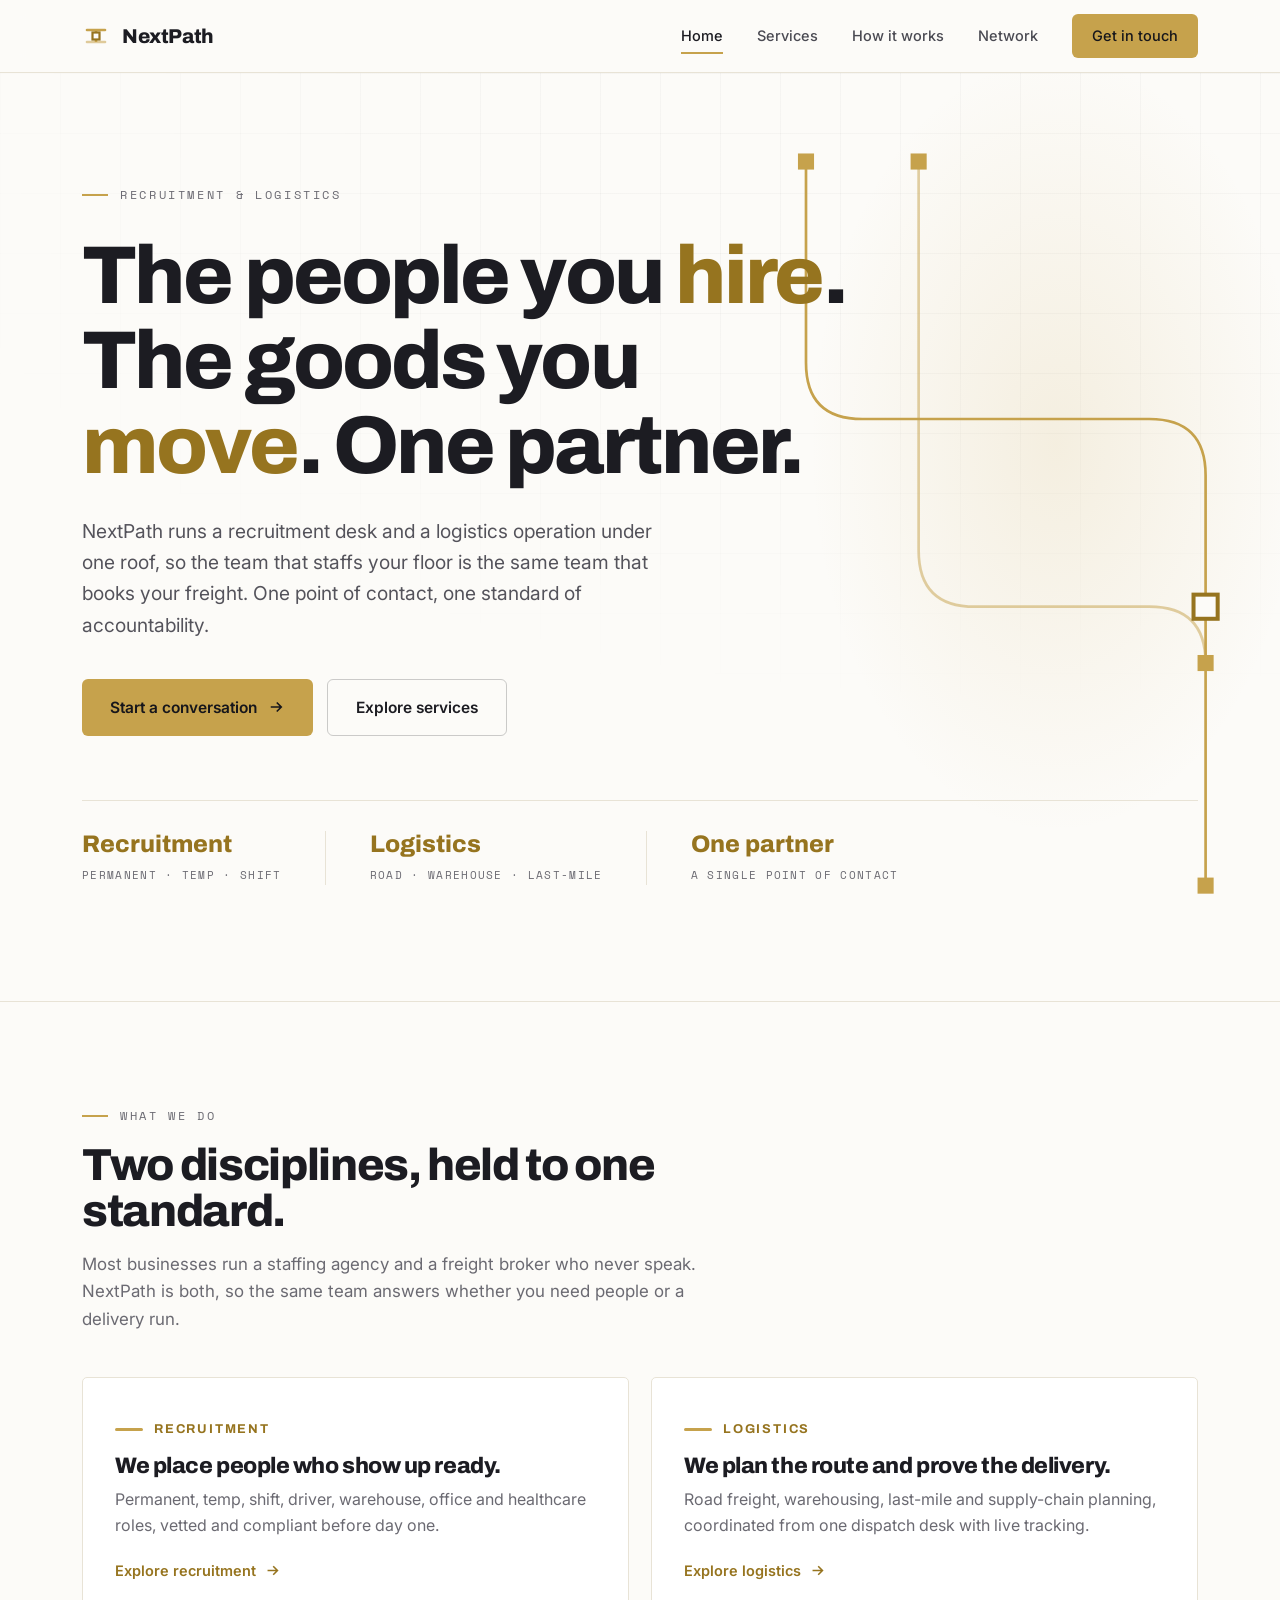
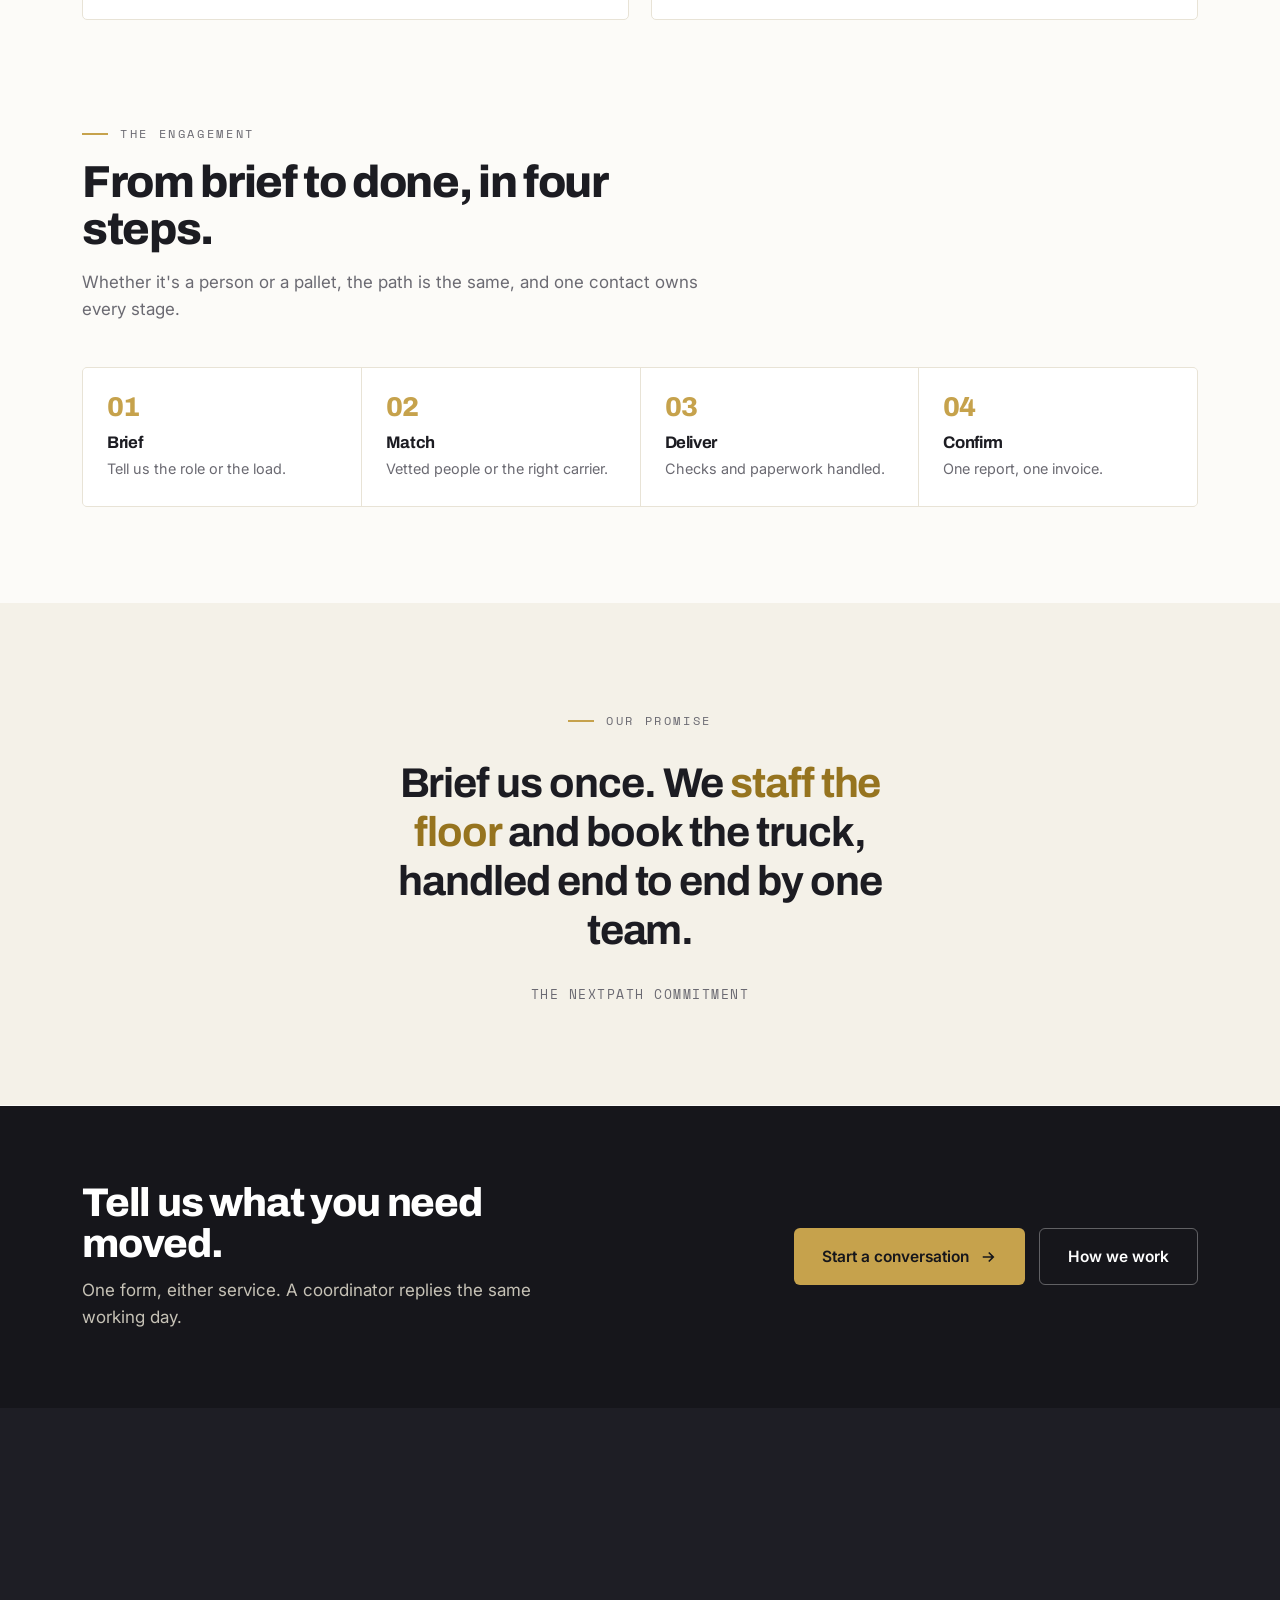
==== commit c917481a: "Latest: no phone numbers, Home tab, clean URLs" ====
--- a/index.html
+++ b/index.html
@@ -27,7 +27,7 @@
 <a class="skip-link" href="#main">Skip to content</a>
 <header class="nav">
   <div class="wrap">
-    <a class="brand" href="index.html" aria-label="NextPath home">
+    <a class="brand" href="/" aria-label="NextPath home">
       <svg width="28" height="28" viewBox="0 0 28 28" aria-hidden="true">
         <path d="M5 8 H23" stroke="#C6A24C" stroke-width="2.6" stroke-linecap="round"/>
         <path d="M5 20 H23" stroke="#C6A24C" stroke-width="2.6" stroke-linecap="round" opacity="0.55"/>
@@ -37,10 +37,11 @@
       NextPath
     </a>
     <nav class="nav-links" id="navlinks">
-      <a href="services.html">Services</a>
-      <a href="process.html">How it works</a>
-      <a href="network.html">Network</a>
-      <a href="contact.html" class="nav-cta">Get in touch</a>
+      <a href="/" class="active" aria-current="page">Home</a>
+      <a href="/services">Services</a>
+      <a href="/process">How it works</a>
+      <a href="/network">Network</a>
+      <a href="/contact" class="nav-cta">Get in touch</a>
     </nav>
     <button class="menu-btn" id="menuBtn" aria-label="Toggle menu" aria-expanded="false">
       <svg width="26" height="26" viewBox="0 0 24 24" fill="none" stroke="currentColor" stroke-width="2"><line x1="4" y1="7" x2="20" y2="7"/><line x1="4" y1="12" x2="20" y2="12"/><line x1="4" y1="17" x2="20" y2="17"/></svg>
@@ -65,10 +66,10 @@
     <h1>The people you <em>hire</em>. The goods you <em>move</em>. One partner.</h1>
     <p class="lead">NextPath runs a recruitment desk and a logistics operation under one roof, so the team that staffs your floor is the same team that books your freight. One point of contact, one standard of accountability.</p>
     <div class="hero-cta">
-      <a href="contact.html" class="btn btn-primary">Start a conversation
+      <a href="/contact" class="btn btn-primary">Start a conversation
         <svg width="18" height="18" viewBox="0 0 24 24" fill="none" stroke="currentColor" stroke-width="2.2"><path d="M5 12h14M13 6l6 6-6 6"/></svg>
       </a>
-      <a href="services.html" class="btn btn-outline">Explore services</a>
+      <a href="/services" class="btn btn-outline">Explore services</a>
     </div>
     <div class="stats">
       <div class="stat"><div class="n">Recruitment</div><div class="l">Permanent · Temp · Shift</div></div>
@@ -87,13 +88,13 @@
       <p class="sub">Most businesses run a staffing agency and a freight broker who never speak. NextPath is both, so the same team answers whether you need people or a delivery run.</p>
     </div>
     <div class="twocard">
-      <a class="tcard reveal" href="services.html#recruitment">
+      <a class="tcard reveal" href="/services#recruitment">
         <span class="cat"><span class="bar"></span>Recruitment</span>
         <h3>We place people who show up ready.</h3>
         <p>Permanent, temp, shift, driver, warehouse, office and healthcare roles, vetted and compliant before day one.</p>
         <span class="more">Explore recruitment <svg width="17" height="17" viewBox="0 0 24 24" fill="none" stroke="currentColor" stroke-width="2.2"><path d="M5 12h14M13 6l6 6-6 6"/></svg></span>
       </a>
-      <a class="tcard reveal" href="services.html#logistics">
+      <a class="tcard reveal" href="/services#logistics">
         <span class="cat"><span class="bar"></span>Logistics</span>
         <h3>We plan the route and prove the delivery.</h3>
         <p>Road freight, warehousing, last-mile and supply-chain planning, coordinated from one dispatch desk with live tracking.</p>
@@ -112,10 +113,10 @@
       <p class="sub">Whether it's a person or a pallet, the path is the same, and one contact owns every stage.</p>
     </div>
     <div class="mini-steps reveal">
-      <a href="process.html"><div class="n">01</div><h4>Brief</h4><p>Tell us the role or the load.</p></a>
-      <a href="process.html"><div class="n">02</div><h4>Match</h4><p>Vetted people or the right carrier.</p></a>
-      <a href="process.html"><div class="n">03</div><h4>Deliver</h4><p>Checks and paperwork handled.</p></a>
-      <a href="process.html"><div class="n">04</div><h4>Confirm</h4><p>One report, one invoice.</p></a>
+      <a href="/process"><div class="n">01</div><h4>Brief</h4><p>Tell us the role or the load.</p></a>
+      <a href="/process"><div class="n">02</div><h4>Match</h4><p>Vetted people or the right carrier.</p></a>
+      <a href="/process"><div class="n">03</div><h4>Deliver</h4><p>Checks and paperwork handled.</p></a>
+      <a href="/process"><div class="n">04</div><h4>Confirm</h4><p>One report, one invoice.</p></a>
     </div>
   </div>
 </section>
@@ -136,8 +137,8 @@
       <p>One form, either service. A coordinator replies the same working day.</p>
     </div>
     <div class="actions">
-      <a href="contact.html" class="btn btn-primary">Start a conversation <svg width="18" height="18" viewBox="0 0 24 24" fill="none" stroke="currentColor" stroke-width="2.2"><path d="M5 12h14M13 6l6 6-6 6"/></svg></a>
-      <a href="network.html" class="btn btn-outline">How we work</a>
+      <a href="/contact" class="btn btn-primary">Start a conversation <svg width="18" height="18" viewBox="0 0 24 24" fill="none" stroke="currentColor" stroke-width="2.2"><path d="M5 12h14M13 6l6 6-6 6"/></svg></a>
+      <a href="/network" class="btn btn-outline">How we work</a>
     </div>
   </div>
 </section>
@@ -147,7 +148,7 @@
   <div class="wrap">
     <div class="foot-top">
       <div class="foot-brand">
-        <a class="brand" href="index.html">
+        <a class="brand" href="/">
           <svg width="28" height="28" viewBox="0 0 28 28" aria-hidden="true">
             <path d="M5 8 H23" stroke="#C6A24C" stroke-width="2.6" stroke-linecap="round"/>
             <path d="M5 20 H23" stroke="#C6A24C" stroke-width="2.6" stroke-linecap="round" opacity="0.55"/>
@@ -161,24 +162,24 @@
       <div class="foot-cols">
         <div>
           <h4>Recruitment</h4>
-          <a href="services.html#recruitment">Permanent search</a>
-          <a href="services.html#recruitment">Temp &amp; shift staffing</a>
-          <a href="services.html#recruitment">Driver &amp; warehouse</a>
-          <a href="services.html#recruitment">Office &amp; healthcare</a>
+          <a href="/services#recruitment">Permanent search</a>
+          <a href="/services#recruitment">Temp &amp; shift staffing</a>
+          <a href="/services#recruitment">Driver &amp; warehouse</a>
+          <a href="/services#recruitment">Office &amp; healthcare</a>
         </div>
         <div>
           <h4>Logistics</h4>
-          <a href="services.html#logistics">Road freight</a>
-          <a href="services.html#logistics">Warehousing</a>
-          <a href="services.html#logistics">Last-mile delivery</a>
-          <a href="services.html#logistics">Supply-chain planning</a>
+          <a href="/services#logistics">Road freight</a>
+          <a href="/services#logistics">Warehousing</a>
+          <a href="/services#logistics">Last-mile delivery</a>
+          <a href="/services#logistics">Supply-chain planning</a>
         </div>
         <div>
           <h4>Company</h4>
-          <a href="process.html">How it works</a>
-          <a href="network.html">Network</a>
-          <a href="contact.html">Contact</a>
-          <a href="contact.html">Request a quote</a>
+          <a href="/process">How it works</a>
+          <a href="/network">Network</a>
+          <a href="/contact">Contact</a>
+          <a href="/contact">Request a quote</a>
         </div>
       </div>
     </div>
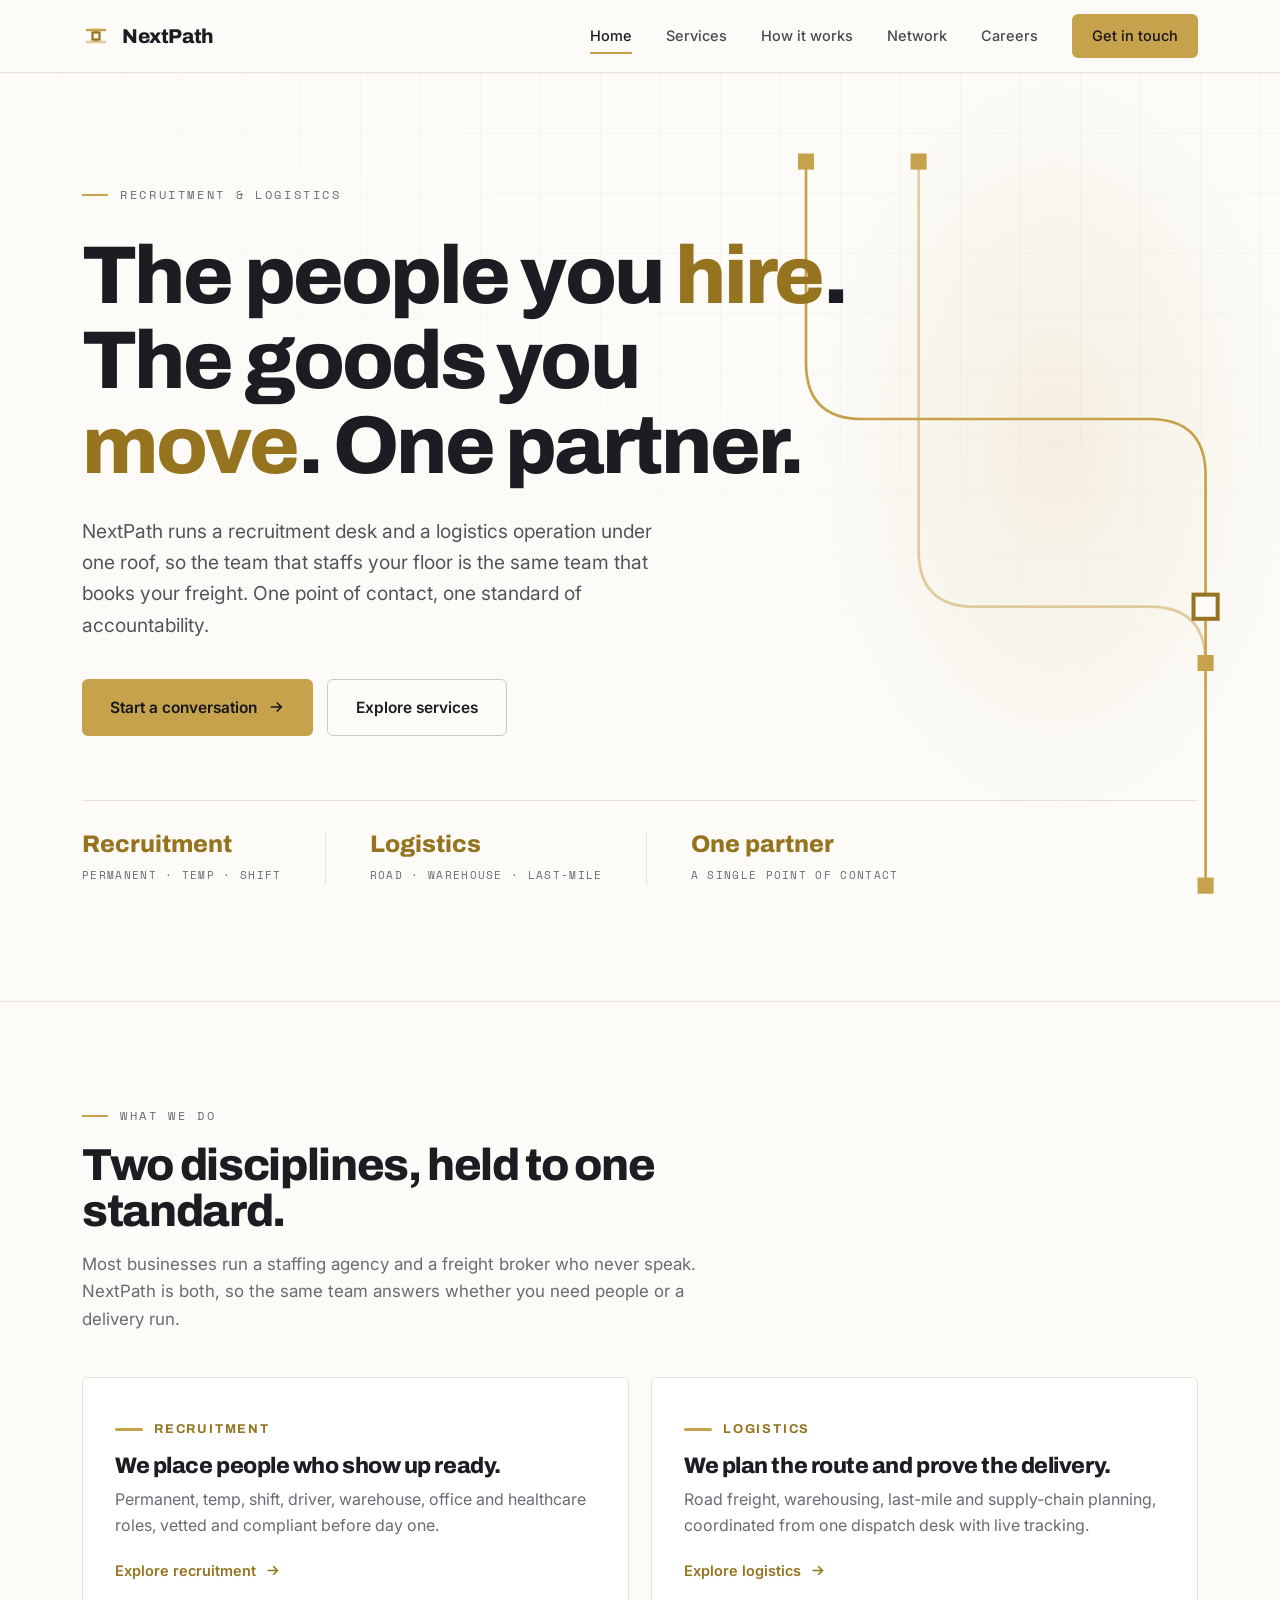
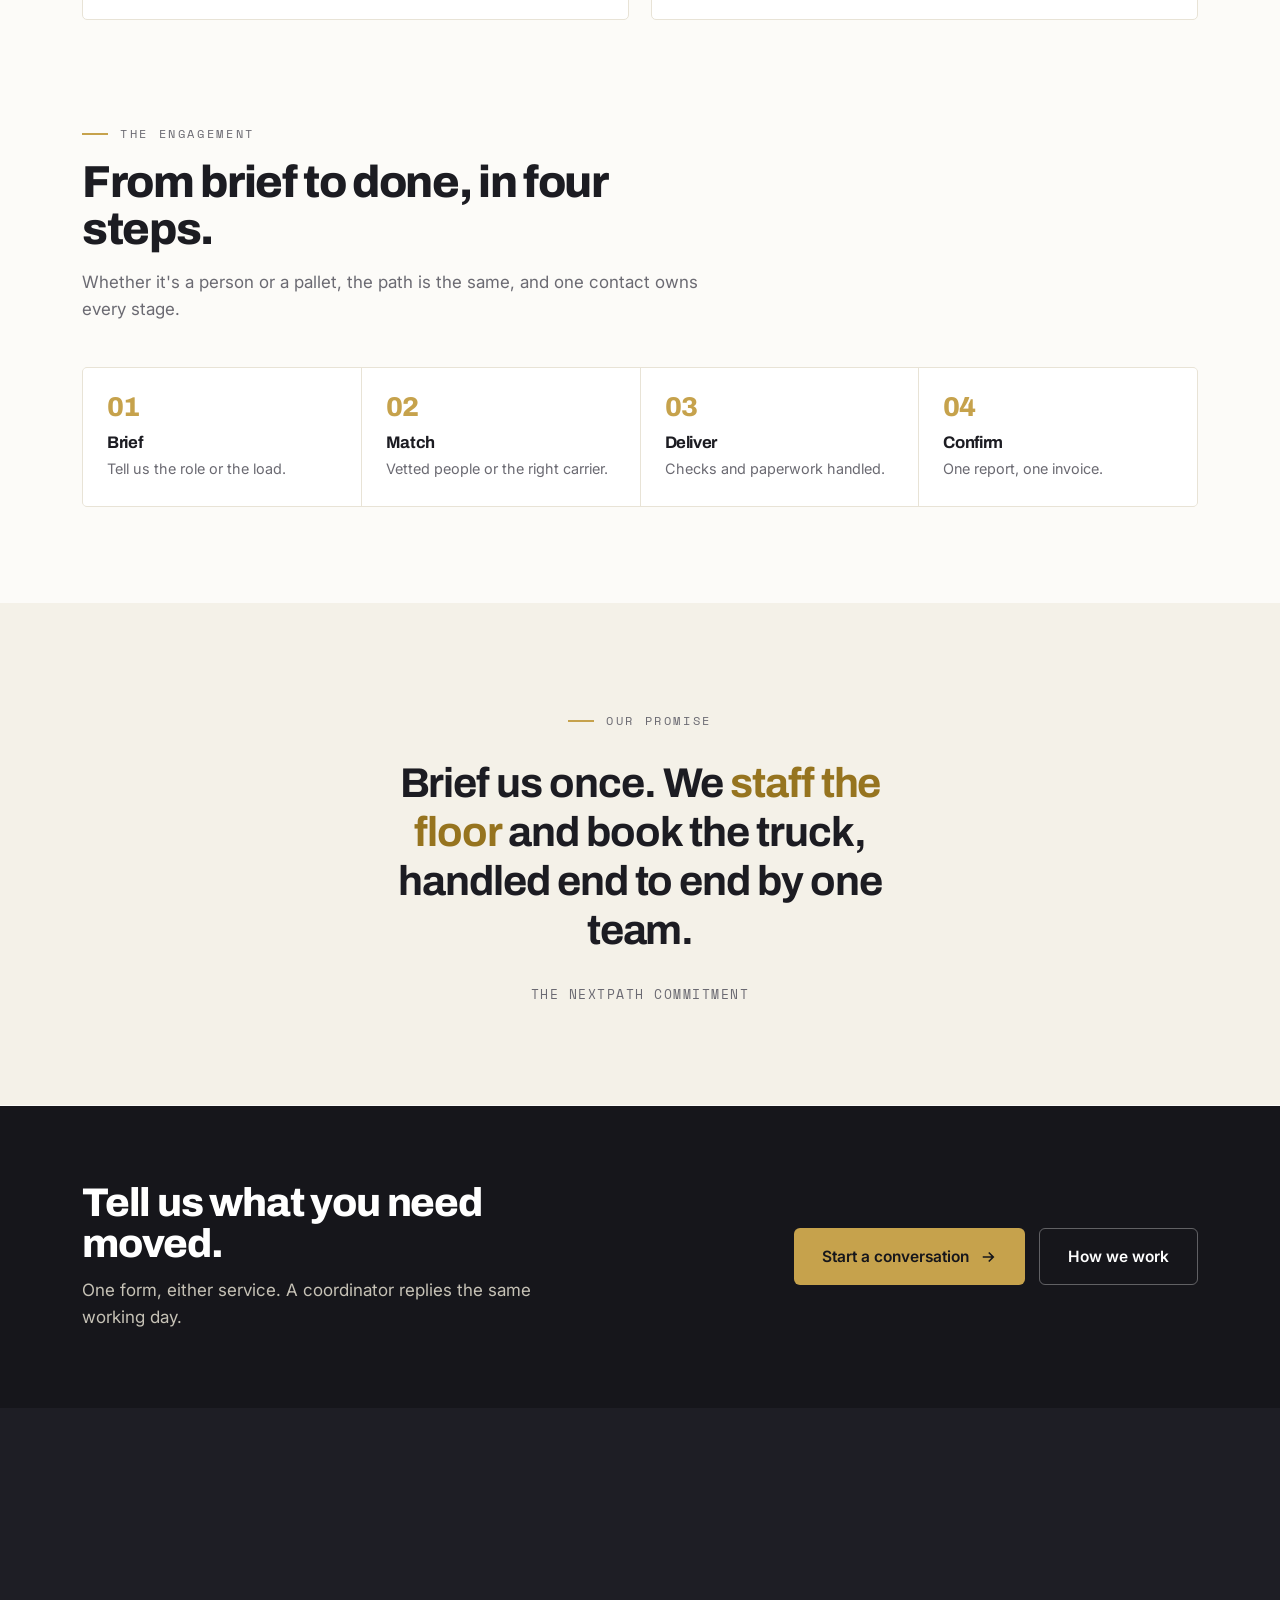
==== commit 274b1817: "Add careers page Restyles the uploaded ClickUp-Brain careers page into NextPath's existing gold/char" ====
--- a/index.html
+++ b/index.html
@@ -41,6 +41,7 @@
       <a href="/services">Services</a>
       <a href="/process">How it works</a>
       <a href="/network">Network</a>
+      <a href="/careers">Careers</a>
       <a href="/contact" class="nav-cta">Get in touch</a>
     </nav>
     <button class="menu-btn" id="menuBtn" aria-label="Toggle menu" aria-expanded="false">
@@ -178,6 +179,7 @@
           <h4>Company</h4>
           <a href="/process">How it works</a>
           <a href="/network">Network</a>
+          <a href="/careers">Careers</a>
           <a href="/contact">Contact</a>
           <a href="/contact">Request a quote</a>
         </div>
--- a/styles.css
+++ b/styles.css
@@ -186,9 +186,10 @@
   .intent input:checked+span{background:var(--gold);border-color:var(--gold);color:var(--char)}
   .field{margin-bottom:16px}
   .field label{display:block;font-family:"Space Mono";font-size:10.5px;letter-spacing:.12em;text-transform:uppercase;color:var(--ink-soft);margin-bottom:8px}
-  .field input,.field textarea{width:100%;padding:13px 15px;border:1.5px solid var(--line);border-radius:var(--r);font-family:inherit;font-size:16px;background:var(--ivory);transition:border .2s}
-  .field input:focus,.field textarea:focus{outline:none;border-color:var(--gold)}
+  .field input,.field textarea,.field select{width:100%;padding:13px 15px;border:1.5px solid var(--line);border-radius:var(--r);font-family:inherit;font-size:16px;background:var(--ivory);transition:border .2s}
+  .field input:focus,.field textarea:focus,.field select:focus{outline:none;border-color:var(--gold)}
   .field textarea{resize:vertical;min-height:96px}
+  .field select{appearance:none;-webkit-appearance:none;background-image:url("data:image/svg+xml,%3Csvg xmlns='http://www.w3.org/2000/svg' viewBox='0 0 24 24' fill='none' stroke='%236B6A72' stroke-width='2'%3E%3Cpath d='M6 9l6 6 6-6'/%3E%3C/svg%3E");background-repeat:no-repeat;background-position:right 14px center;background-size:16px;padding-right:40px;cursor:pointer}
   form .btn{width:100%;justify-content:center;background:var(--char);color:#fff;margin-top:6px}
   form .btn:hover{background:#000;transform:translateY(-2px)}
   .form-note{font-size:12.5px;color:var(--ink-soft);text-align:center;margin-top:14px}
@@ -278,3 +279,15 @@
 .cta-band.light .btn-outline{border-color:rgba(28,28,34,.22);color:var(--ink)}
 .cta-band.light .btn-outline:hover{border-color:var(--ink)}
 @media(max-width:720px){.cta-band .wrap{flex-direction:column;align-items:flex-start}}
+
+/* ============ CAREERS: ROLE TAGS ============ */
+.role-tags{display:flex;flex-wrap:wrap;gap:8px;margin-top:6px}
+.role-tag{font-family:"Space Mono",monospace;font-size:11px;letter-spacing:.05em;text-transform:uppercase;color:var(--gold-dk);background:var(--paper-2);border:1px solid var(--line);border-radius:4px;padding:6px 10px}
+
+/* ============ CAREERS: APPLY CHECKLIST + EMBED ============ */
+.checklist{list-style:none;margin:28px 0 0;padding:0;display:grid;gap:14px}
+.checklist li{display:flex;gap:13px;align-items:flex-start;font-size:.98rem;color:#D8D3C7}
+.checklist .bar{width:14px;height:2px;flex:none;margin-top:11px;background:var(--gold)}
+.embed-card{background:var(--white);border-radius:var(--r);overflow:hidden}
+.embed-card iframe{display:block;width:100%;height:820px;border:0}
+@media(max-width:640px){.embed-card iframe{height:900px}}
